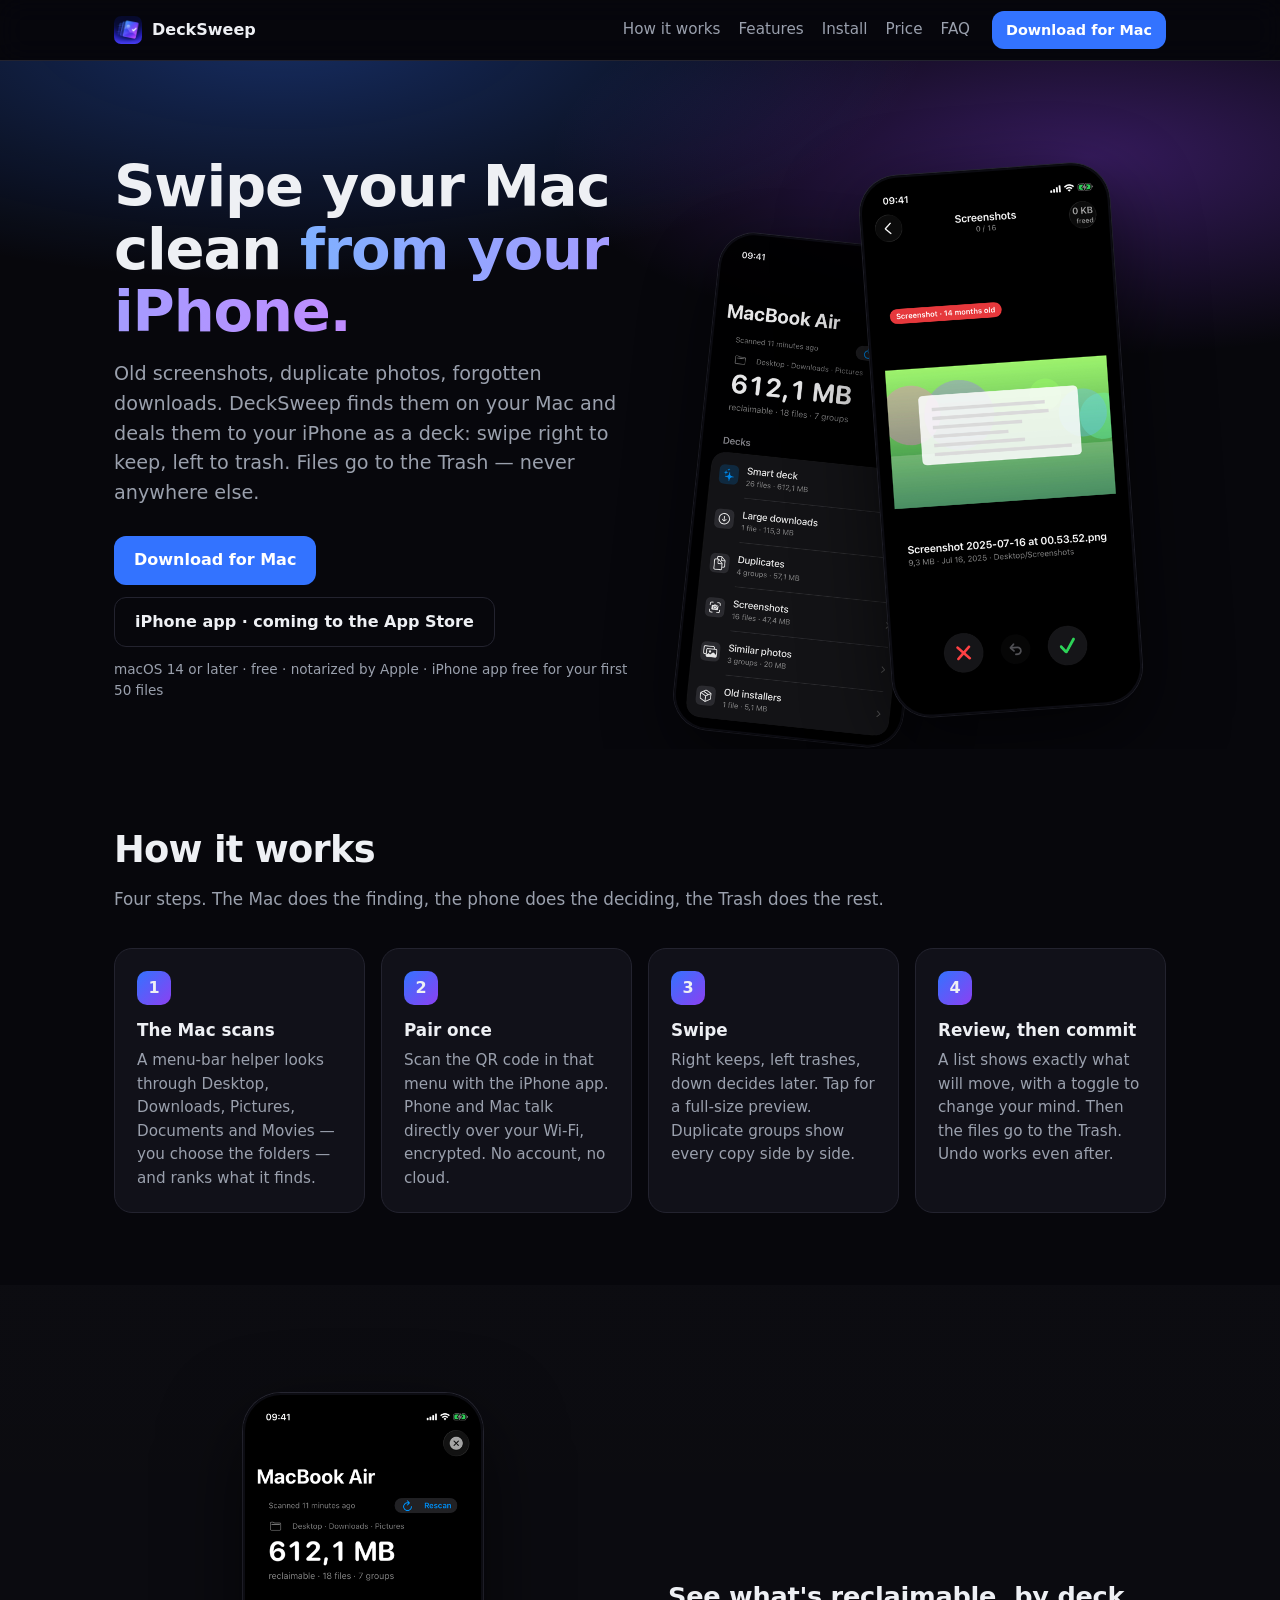
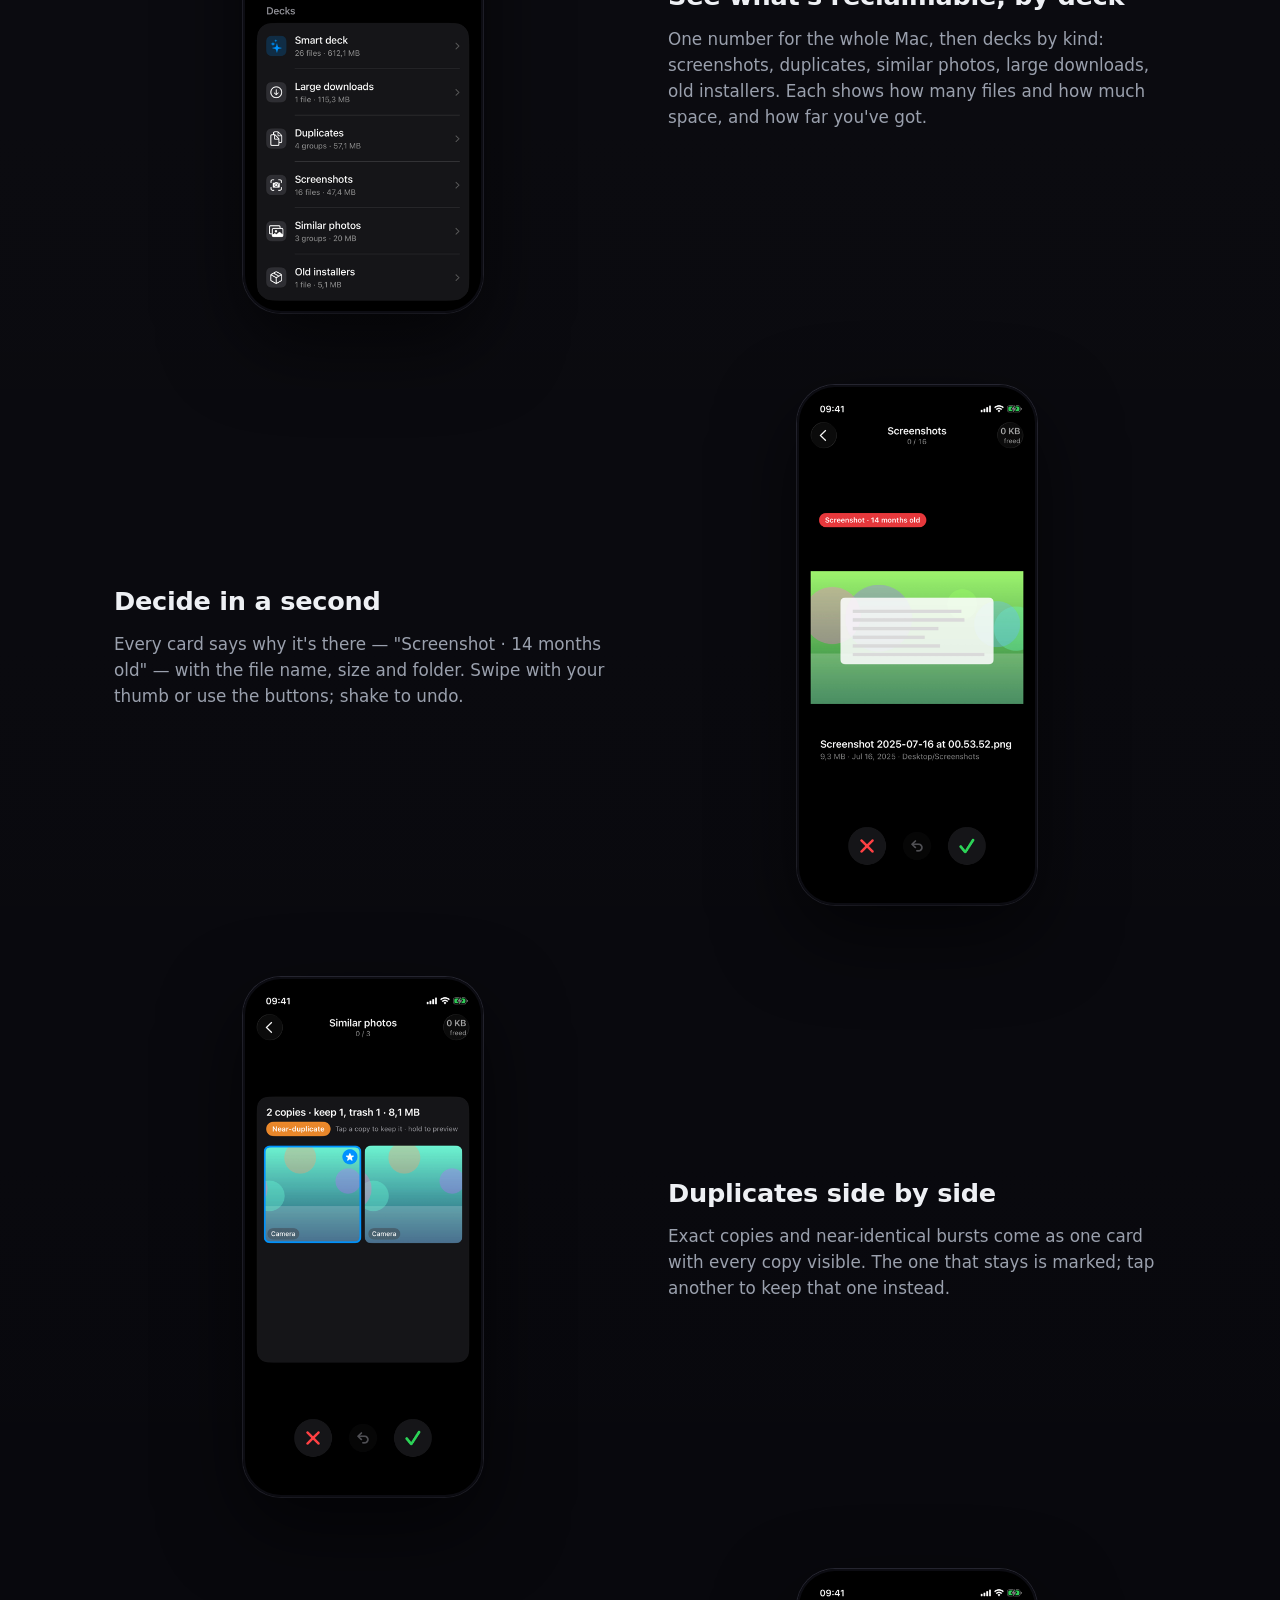
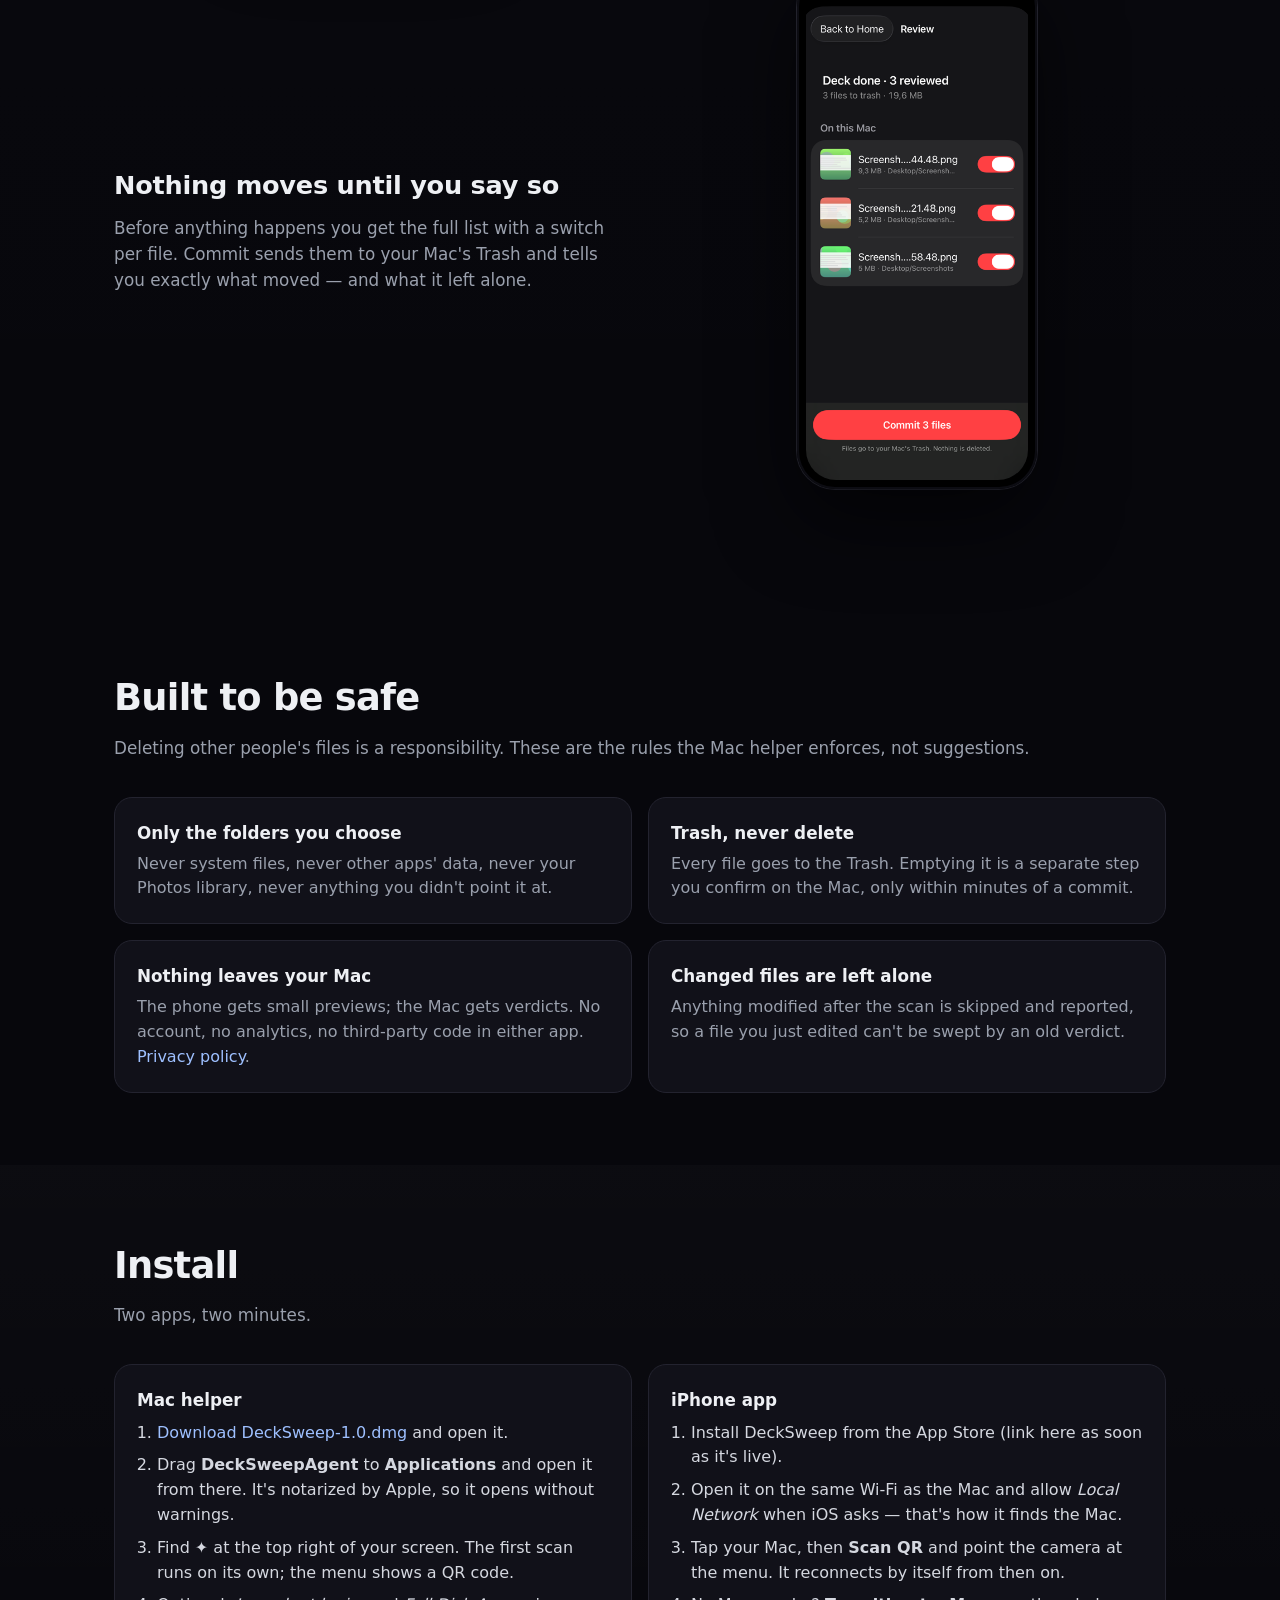
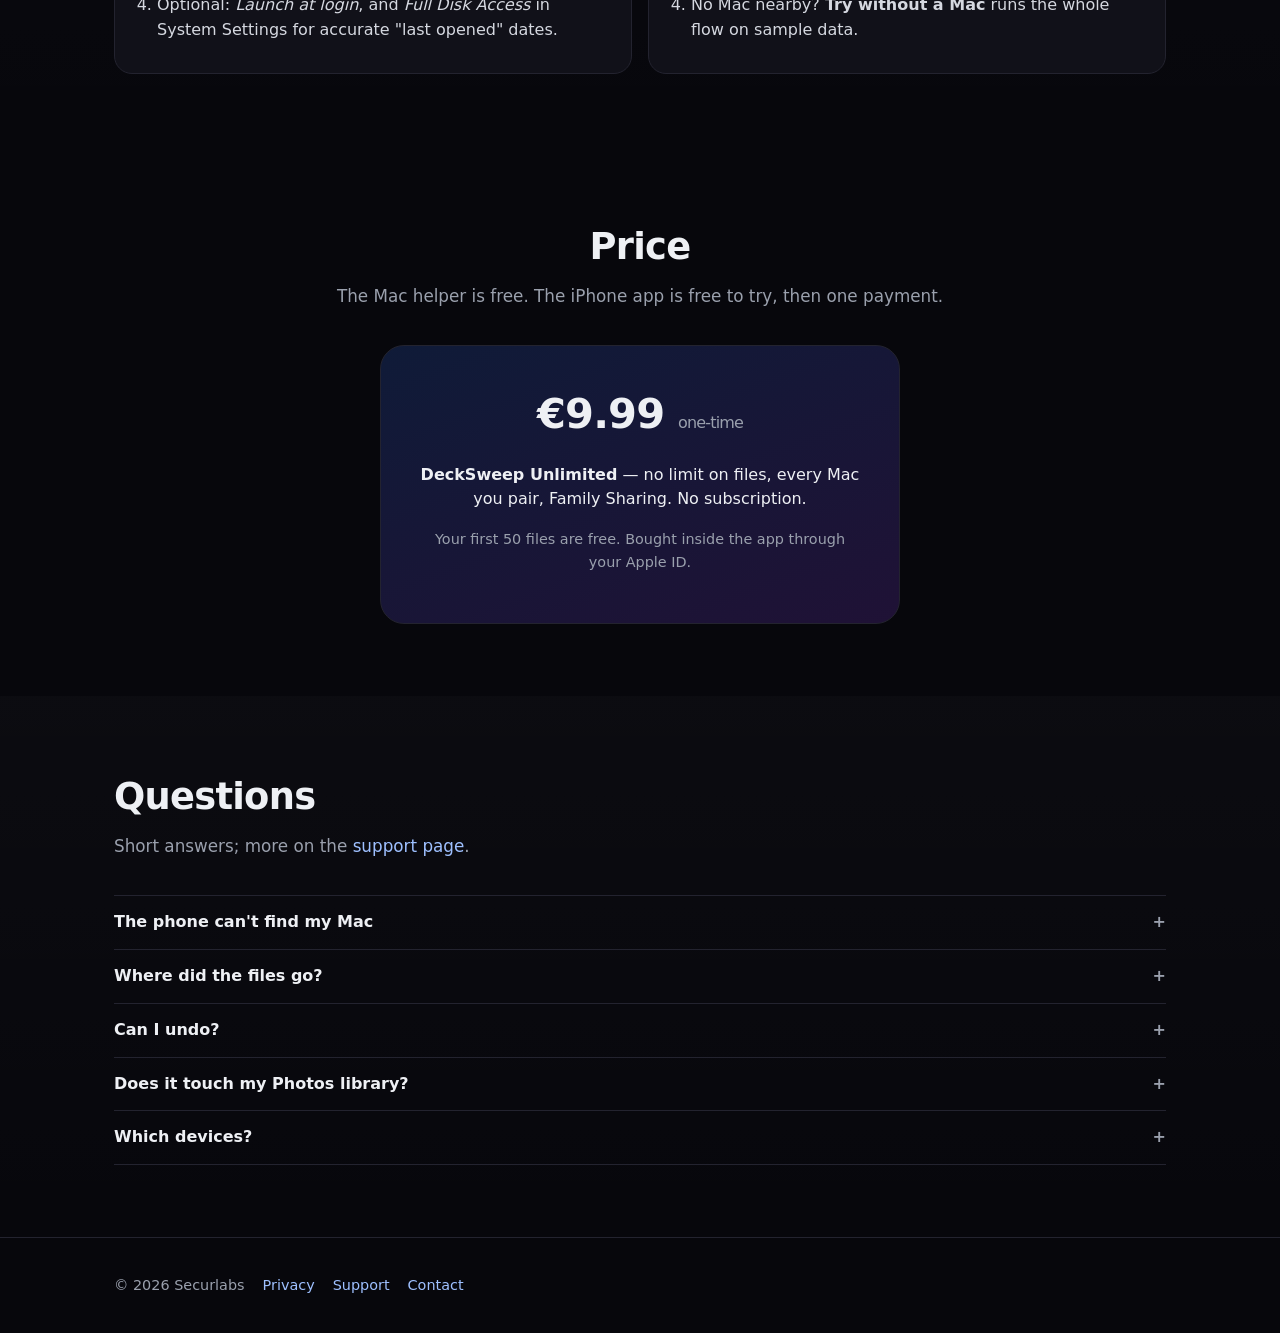
==== index.html @ f2c53f12 "Mobile hero spacing" ====
<!doctype html><html lang="en"><head><meta charset="utf-8"><meta name="viewport" content="width=device-width,initial-scale=1">
<title>DeckSweep — swipe your Mac clean from your iPhone</title>
<meta name="description" content="A Mac helper finds old screenshots, duplicates and forgotten downloads; you swipe through them on your iPhone. Files go to the Trash, nothing leaves your Mac.">
<link rel="icon" href="img/icon.png"><link rel="stylesheet" href="style.css?v=3"></head><body>

<nav><div class="wrap"><a class="brand" href="#"><img src="img/icon.png" alt="">DeckSweep</a>
<div class="links"><a href="#how">How it works</a><a href="#features">Features</a><a href="#install">Install</a><a href="#price">Price</a><a href="#faq">FAQ</a></div>
<a class="btn small" href="DeckSweep-1.0.dmg">Download for Mac</a></div></nav>

<header class="hero"><div class="wrap">
<div>
<h1>Swipe your Mac clean <span>from your iPhone.</span></h1>
<p class="sub">Old screenshots, duplicate photos, forgotten downloads. DeckSweep finds them on your Mac and deals them to your iPhone as a deck: swipe right to keep, left to trash. Files go to the Trash — never anywhere else.</p>
<div class="cta"><a class="btn" href="DeckSweep-1.0.dmg">Download for Mac</a><a class="btn ghost" href="#install">iPhone app · coming to the App Store</a>
<span class="note">macOS 14 or later · free · notarized by Apple · iPhone app free for your first 50 files</span></div>
</div>
<div class="phones"><div class="phone back"><img src="img/01-home.png" alt="Home screen: reclaimable space by deck"></div><div class="phone front"><img src="img/02-swipe.png" alt="A card: swipe right to keep, left to trash"></div></div>
</div></header>

<section id="how"><div class="wrap"><h2>How it works</h2><p class="kicker">Four steps. The Mac does the finding, the phone does the deciding, the Trash does the rest.</p>
<div class="steps">
<div class="step"><div class="n">1</div><h3>The Mac scans</h3><p>A menu-bar helper looks through Desktop, Downloads, Pictures, Documents and Movies — you choose the folders — and ranks what it finds.</p></div>
<div class="step"><div class="n">2</div><h3>Pair once</h3><p>Scan the QR code in that menu with the iPhone app. Phone and Mac talk directly over your Wi‑Fi, encrypted. No account, no cloud.</p></div>
<div class="step"><div class="n">3</div><h3>Swipe</h3><p>Right keeps, left trashes, down decides later. Tap for a full-size preview. Duplicate groups show every copy side by side.</p></div>
<div class="step"><div class="n">4</div><h3>Review, then commit</h3><p>A list shows exactly what will move, with a toggle to change your mind. Then the files go to the Trash. Undo works even after.</p></div>
</div></div></section>

<section id="features" class="alt"><div class="wrap">
<div class="feature"><div class="shot"><div class="phone"><img src="img/01-home.png" alt=""></div></div><div><h3>See what's reclaimable, by deck</h3><p>One number for the whole Mac, then decks by kind: screenshots, duplicates, similar photos, large downloads, old installers. Each shows how many files and how much space, and how far you've got.</p></div></div>
<div class="feature"><div class="shot"><div class="phone"><img src="img/02-swipe.png" alt=""></div></div><div><h3>Decide in a second</h3><p>Every card says why it's there — "Screenshot · 14 months old" — with the file name, size and folder. Swipe with your thumb or use the buttons; shake to undo.</p></div></div>
<div class="feature"><div class="shot"><div class="phone"><img src="img/03-group.png" alt=""></div></div><div><h3>Duplicates side by side</h3><p>Exact copies and near-identical bursts come as one card with every copy visible. The one that stays is marked; tap another to keep that one instead.</p></div></div>
<div class="feature"><div class="shot"><div class="phone"><img src="img/04-review.png" alt=""></div></div><div><h3>Nothing moves until you say so</h3><p>Before anything happens you get the full list with a switch per file. Commit sends them to your Mac's Trash and tells you exactly what moved — and what it left alone.</p></div></div>
</div></section>

<section><div class="wrap"><h2>Built to be safe</h2><p class="kicker">Deleting other people's files is a responsibility. These are the rules the Mac helper enforces, not suggestions.</p>
<div class="cards">
<div class="card"><h3>Only the folders you choose</h3><p>Never system files, never other apps' data, never your Photos library, never anything you didn't point it at.</p></div>
<div class="card"><h3>Trash, never delete</h3><p>Every file goes to the Trash. Emptying it is a separate step you confirm on the Mac, only within minutes of a commit.</p></div>
<div class="card"><h3>Nothing leaves your Mac</h3><p>The phone gets small previews; the Mac gets verdicts. No account, no analytics, no third-party code in either app. <a href="privacy/">Privacy policy</a>.</p></div>
<div class="card"><h3>Changed files are left alone</h3><p>Anything modified after the scan is skipped and reported, so a file you just edited can't be swept by an old verdict.</p></div>
</div></div></section>

<section id="install" class="alt"><div class="wrap"><h2>Install</h2><p class="kicker">Two apps, two minutes.</p>
<div class="install">
<div class="card"><h3>Mac helper</h3><ol>
<li><a href="DeckSweep-1.0.dmg">Download DeckSweep-1.0.dmg</a> and open it.</li>
<li>Drag <b>DeckSweepAgent</b> to <b>Applications</b> and open it from there. It's notarized by Apple, so it opens without warnings.</li>
<li>Find ✦ at the top right of your screen. The first scan runs on its own; the menu shows a QR code.</li>
<li>Optional: <i>Launch at login</i>, and <i>Full Disk Access</i> in System Settings for accurate "last opened" dates.</li></ol></div>
<div class="card"><h3>iPhone app</h3><ol>
<li>Install DeckSweep from the App Store (link here as soon as it's live).</li>
<li>Open it on the same Wi‑Fi as the Mac and allow <i>Local Network</i> when iOS asks — that's how it finds the Mac.</li>
<li>Tap your Mac, then <b>Scan QR</b> and point the camera at the menu. It reconnects by itself from then on.</li>
<li>No Mac nearby? <b>Try without a Mac</b> runs the whole flow on sample data.</li></ol></div>
</div></div></section>

<section id="price"><div class="wrap"><h2 style="text-align:center">Price</h2><p class="kicker" style="text-align:center">The Mac helper is free. The iPhone app is free to try, then one payment.</p>
<div class="price"><div class="big">€9.99 <small>one-time</small></div><p><b>DeckSweep Unlimited</b> — no limit on files, every Mac you pair, Family Sharing. No subscription.</p><p class="note" style="color:var(--muted);font-size:.9rem">Your first 50 files are free. Bought inside the app through your Apple ID.</p></div>
</div></section>

<section id="faq" class="alt"><div class="wrap"><h2>Questions</h2><p class="kicker">Short answers; more on the <a href="support/">support page</a>.</p>
<details><summary>The phone can't find my Mac</summary><p>Both on the same Wi‑Fi, ✦ in the Mac's menu bar, and <i>Local Network</i> allowed for DeckSweep in iOS Settings.</p></details>
<details><summary>Where did the files go?</summary><p>The Trash on your Mac. Finder → Trash, or <i>Show Trash</i> in the menu. Nothing is deleted until you empty the Trash yourself.</p></details>
<details><summary>Can I undo?</summary><p>Shake the phone for the last swipe; use the review list before committing; after committing, the Mac's menu puts files back as long as they're still in the Trash.</p></details>
<details><summary>Does it touch my Photos library?</summary><p>No. Photo libraries, apps and other packages are never entered.</p></details>
<details><summary>Which devices?</summary><p>macOS 14 Sonoma or later, Apple silicon or Intel. iPhone with iOS 17 or later.</p></details>
</div></section>

<footer><div class="wrap"><span>© 2026 Securlabs</span><a href="privacy/">Privacy</a><a href="support/">Support</a><a href="mailto:a.estevez@gmail.com">Contact</a></div></footer>
</body></html>
---- style.css ----
:root{color-scheme:dark;--bg:#07070c;--panel:#111119;--line:#23232f;--text:#eef0f4;--muted:#9aa0ad;--accent:#3373ff;--accent2:#8c40f2;--radius:18px}
*{box-sizing:border-box}html{scroll-behavior:smooth}
body{margin:0;font-family:-apple-system,BlinkMacSystemFont,"SF Pro Text",Inter,system-ui,sans-serif;background:var(--bg);color:var(--text);line-height:1.55;-webkit-font-smoothing:antialiased}
a{color:#9ec0ff;text-decoration:none}a:hover{text-decoration:underline}
.wrap{max-width:1100px;margin:0 auto;padding:0 24px}
/* nav */
nav{position:sticky;top:0;z-index:10;backdrop-filter:saturate(180%) blur(14px);background:rgba(7,7,12,.7);border-bottom:1px solid var(--line)}
nav .wrap{display:flex;align-items:center;gap:22px;height:60px}
nav .brand{display:flex;align-items:center;gap:10px;font-weight:700;color:var(--text)}nav .brand img{width:28px;height:28px;border-radius:7px}
nav .links{display:flex;gap:18px;margin-left:auto;font-size:.95rem}nav .links a{color:var(--muted)}nav .links a:hover{color:var(--text);text-decoration:none}
.btn{display:inline-flex;align-items:center;gap:8px;background:var(--accent);color:#fff;padding:12px 20px;border-radius:12px;font-weight:600;white-space:nowrap}
.btn:hover{text-decoration:none;filter:brightness(1.08)}.btn.ghost{background:transparent;border:1px solid var(--line);color:var(--text)}
.btn.small{padding:8px 14px;font-size:.9rem}
/* hero */
.hero{position:relative;overflow:hidden;padding:88px 0 40px}
.hero::before{content:"";position:absolute;inset:-40% -20% auto -20%;height:120%;background:radial-gradient(60% 50% at 30% 30%,rgba(51,115,255,.35),transparent 60%),radial-gradient(50% 40% at 75% 45%,rgba(140,64,242,.35),transparent 60%);pointer-events:none}
.hero .wrap{position:relative;display:grid;grid-template-columns:1.1fr 1fr;gap:48px;align-items:center}
.hero h1{font-size:clamp(2.4rem,5vw,3.6rem);line-height:1.08;letter-spacing:-.02em;margin:0 0 16px}
.hero h1 span{background:linear-gradient(90deg,#7fb0ff,#c08cff);-webkit-background-clip:text;background-clip:text;color:transparent}
.hero p.sub{font-size:1.2rem;color:var(--muted);margin:0 0 28px;max-width:34rem}
.cta{display:flex;flex-wrap:wrap;gap:12px;align-items:center}.cta .note{width:100%;font-size:.85rem;color:var(--muted)}
/* phones */
.phones{position:relative;height:560px}
.phone{position:absolute;width:250px;aspect-ratio:9/19.5;background:#000;border-radius:38px;padding:9px;box-shadow:0 30px 80px rgba(0,0,0,.6),0 0 0 1px #2a2a36,inset 0 0 0 2px #0c0c12}
.phone img{width:100%;height:100%;object-fit:cover;border-radius:30px;display:block}
.phone.front{right:40px;top:20px;transform:rotate(-4deg)}.phone.back{right:230px;top:70px;transform:rotate(6deg) scale(.92);opacity:.9}
/* sections */
section{padding:72px 0}section.alt{background:linear-gradient(180deg,rgba(255,255,255,.02),transparent)}
h2{font-size:clamp(1.7rem,3vw,2.3rem);letter-spacing:-.02em;margin:0 0 8px}p.kicker{color:var(--muted);margin:0 0 36px;font-size:1.05rem}
.steps{display:grid;grid-template-columns:repeat(4,1fr);gap:16px}
.step{background:var(--panel);border:1px solid var(--line);border-radius:var(--radius);padding:22px}
.step .n{width:34px;height:34px;border-radius:10px;background:linear-gradient(135deg,var(--accent),var(--accent2));display:grid;place-items:center;font-weight:700;margin-bottom:12px}
.step h3{margin:0 0 6px;font-size:1.05rem}.step p{margin:0;color:var(--muted);font-size:.95rem}
.feature{display:grid;grid-template-columns:1fr 1fr;gap:56px;align-items:center;padding:36px 0}
.feature:nth-child(even) .shot{order:2}
.feature h3{font-size:1.6rem;margin:0 0 10px;letter-spacing:-.01em}.feature p{color:var(--muted);font-size:1.05rem;margin:0}
.feature .shot{display:flex;justify-content:center}.feature .phone{position:static;width:240px;transform:none}
.cards{display:grid;grid-template-columns:repeat(2,1fr);gap:16px}
.card{background:var(--panel);border:1px solid var(--line);border-radius:var(--radius);padding:22px}.card h3{margin:0 0 6px;font-size:1.05rem}.card p{margin:0;color:var(--muted)}
.install{display:grid;grid-template-columns:1fr 1fr;gap:16px}.install ol{margin:0;padding-left:20px}.install li{margin:.5em 0;color:#d5d8e0}
.price{max-width:520px;margin:0 auto;text-align:center;background:linear-gradient(160deg,rgba(51,115,255,.18),rgba(140,64,242,.18));border:1px solid var(--line);border-radius:24px;padding:36px}
.price .big{font-size:2.6rem;font-weight:800;letter-spacing:-.02em}.price .big small{font-size:1rem;color:var(--muted);font-weight:500}
details{border-top:1px solid var(--line);padding:14px 0}details:last-child{border-bottom:1px solid var(--line)}summary{cursor:pointer;font-weight:600;list-style:none;display:flex;justify-content:space-between}summary::after{content:"+";color:var(--muted)}details[open] summary::after{content:"–"}details p{color:var(--muted);margin:10px 0 0}
footer{padding:36px 0;color:var(--muted);font-size:.9rem;border-top:1px solid var(--line)}footer .wrap{display:flex;gap:18px;flex-wrap:wrap}
/* docs pages */
main.doc{max-width:720px;margin:0 auto;padding:48px 24px}
@media (max-width:860px){.hero{padding-top:40px}.hero .wrap{grid-template-columns:1fr;gap:16px}.phones{height:540px;order:-1;margin-bottom:8px}.phone{width:180px}.phone.front{right:6%;top:0}.phone.back{right:48%;top:36px}.steps,.cards,.install{grid-template-columns:1fr}.feature{grid-template-columns:1fr;gap:24px}.feature:nth-child(even) .shot{order:0}nav .links{display:none}}
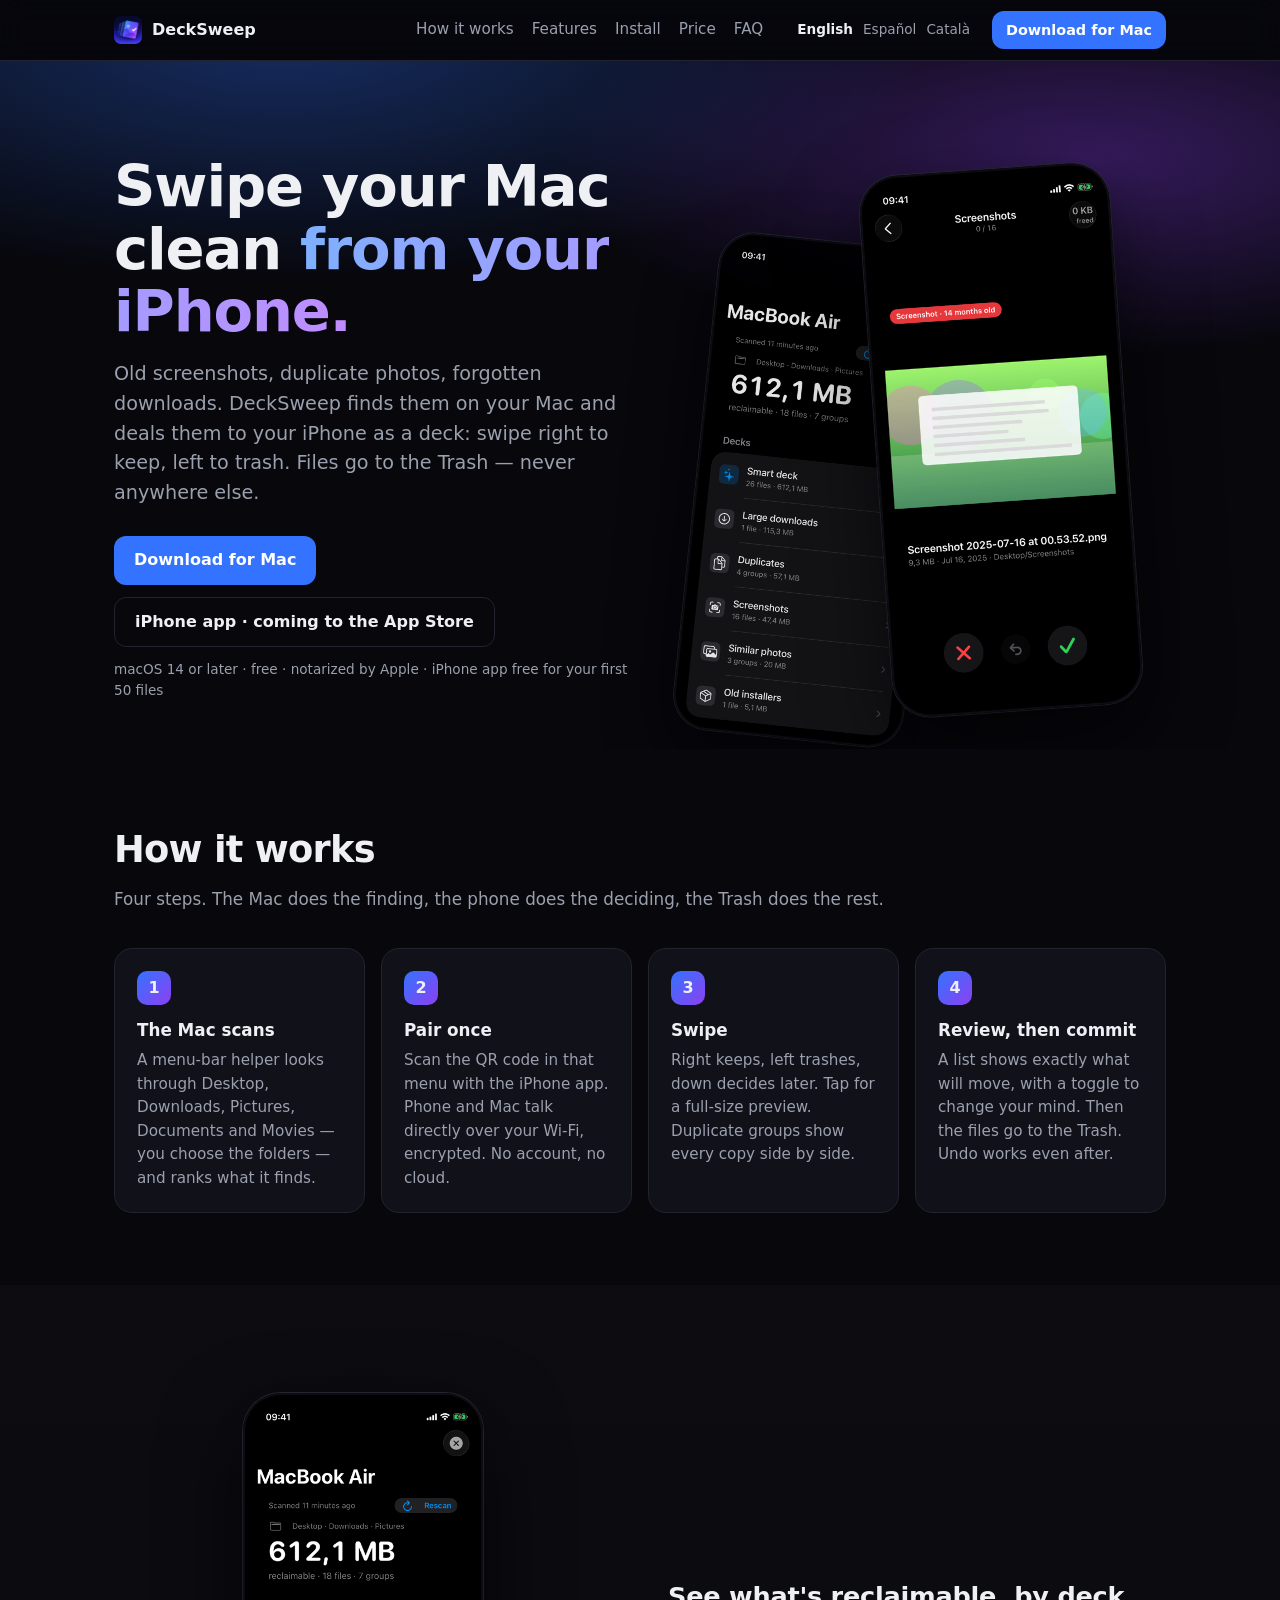
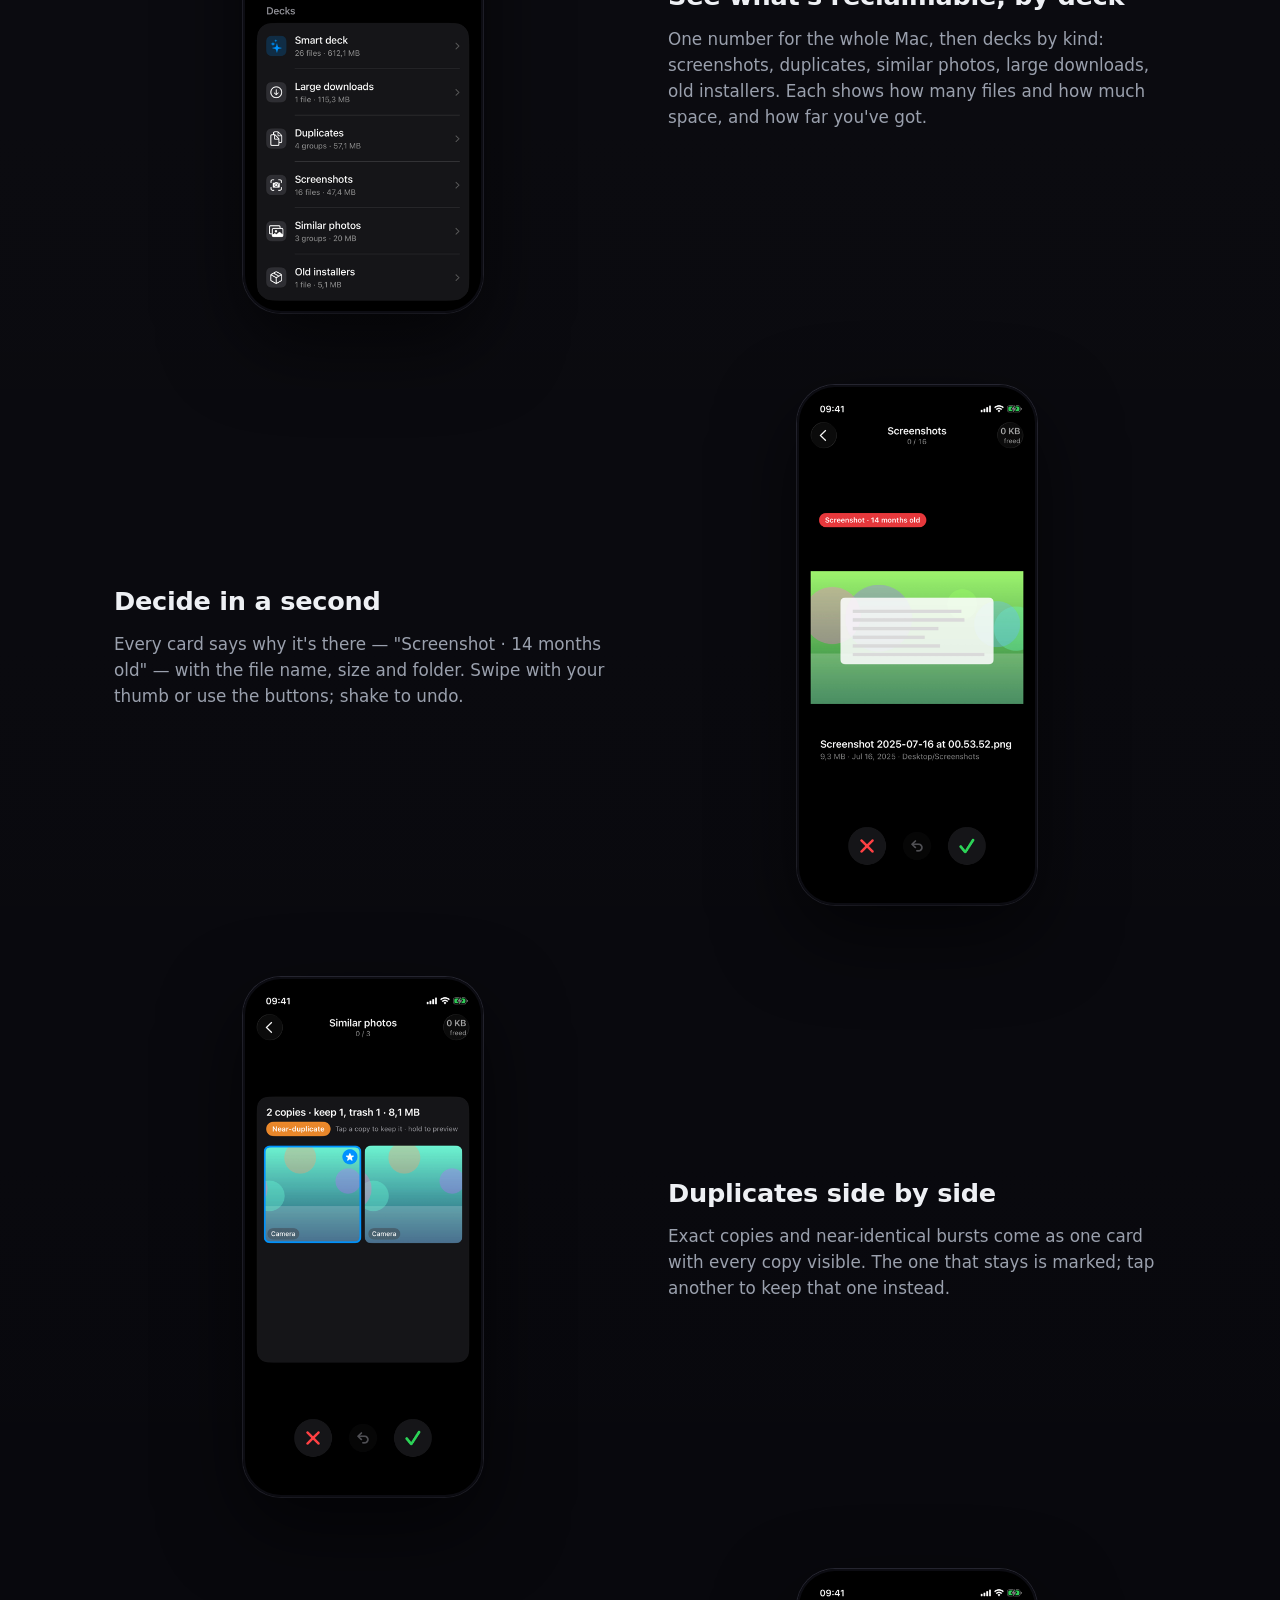
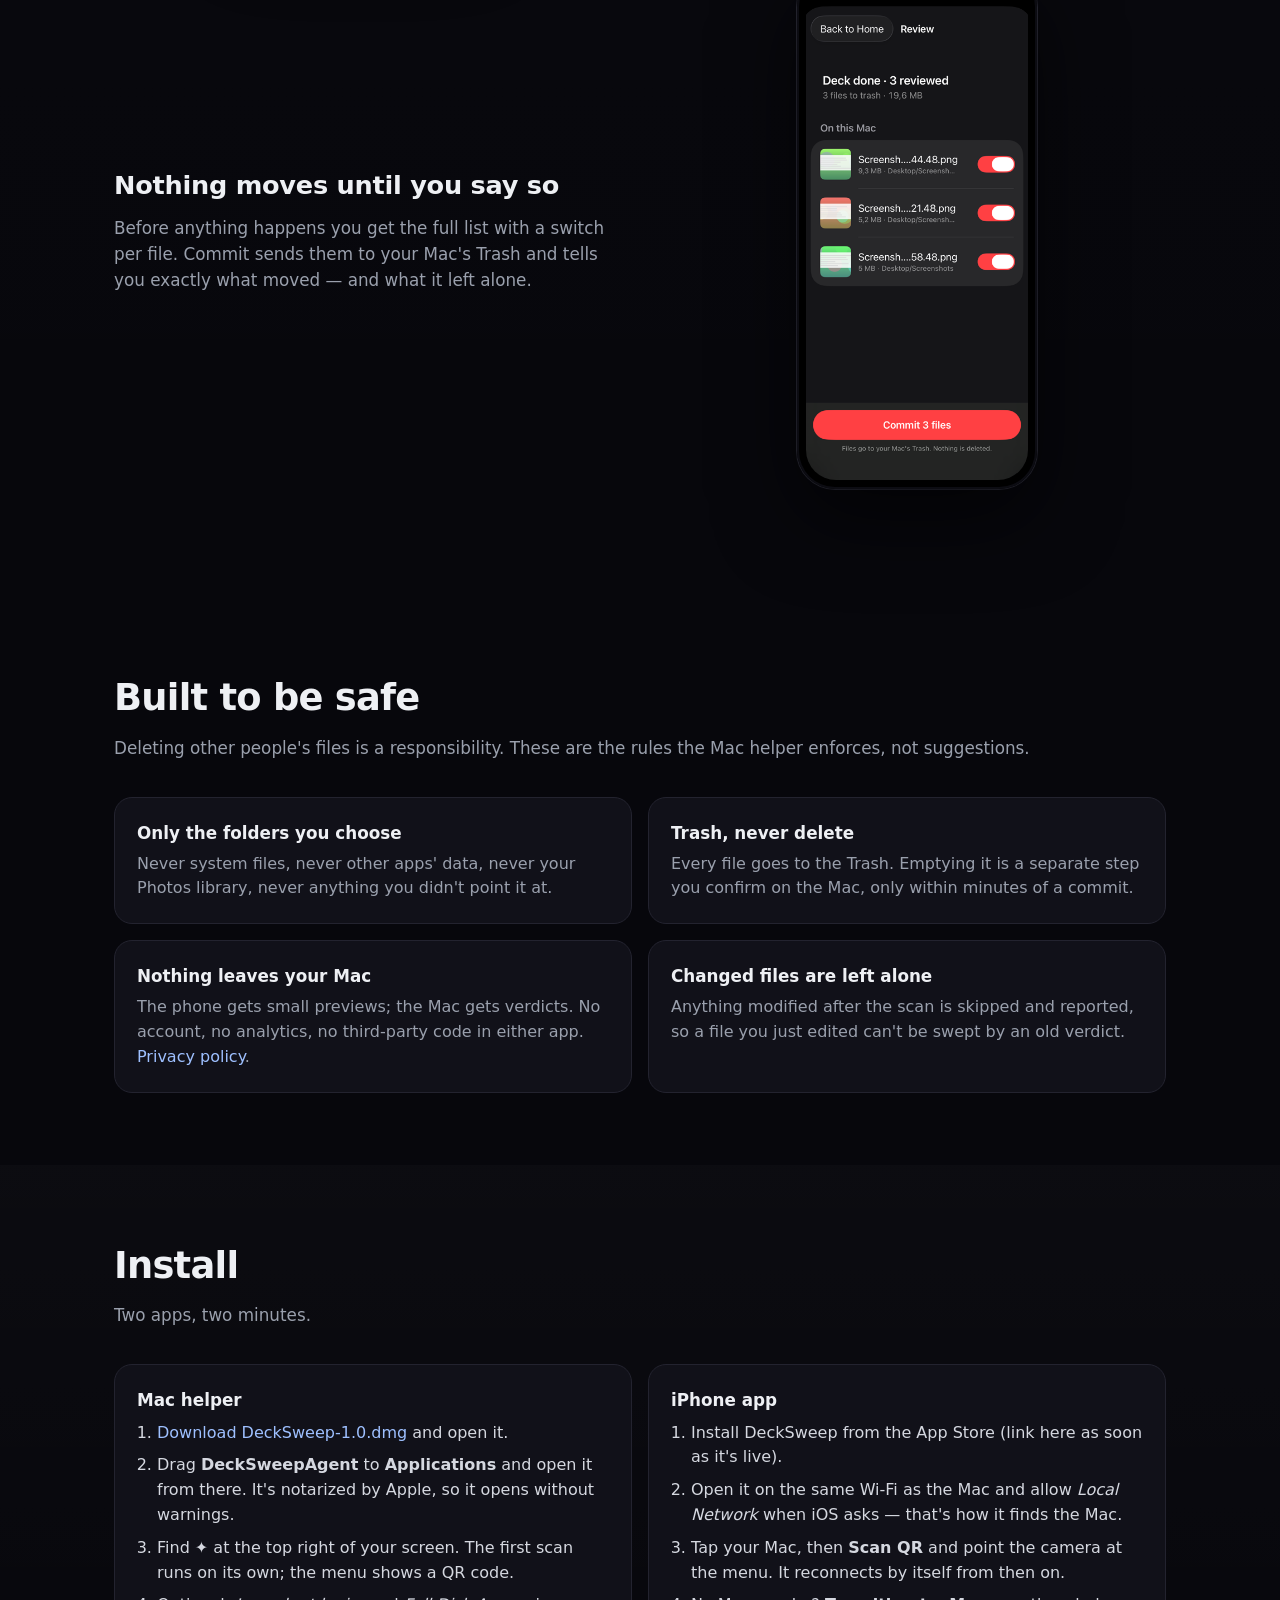
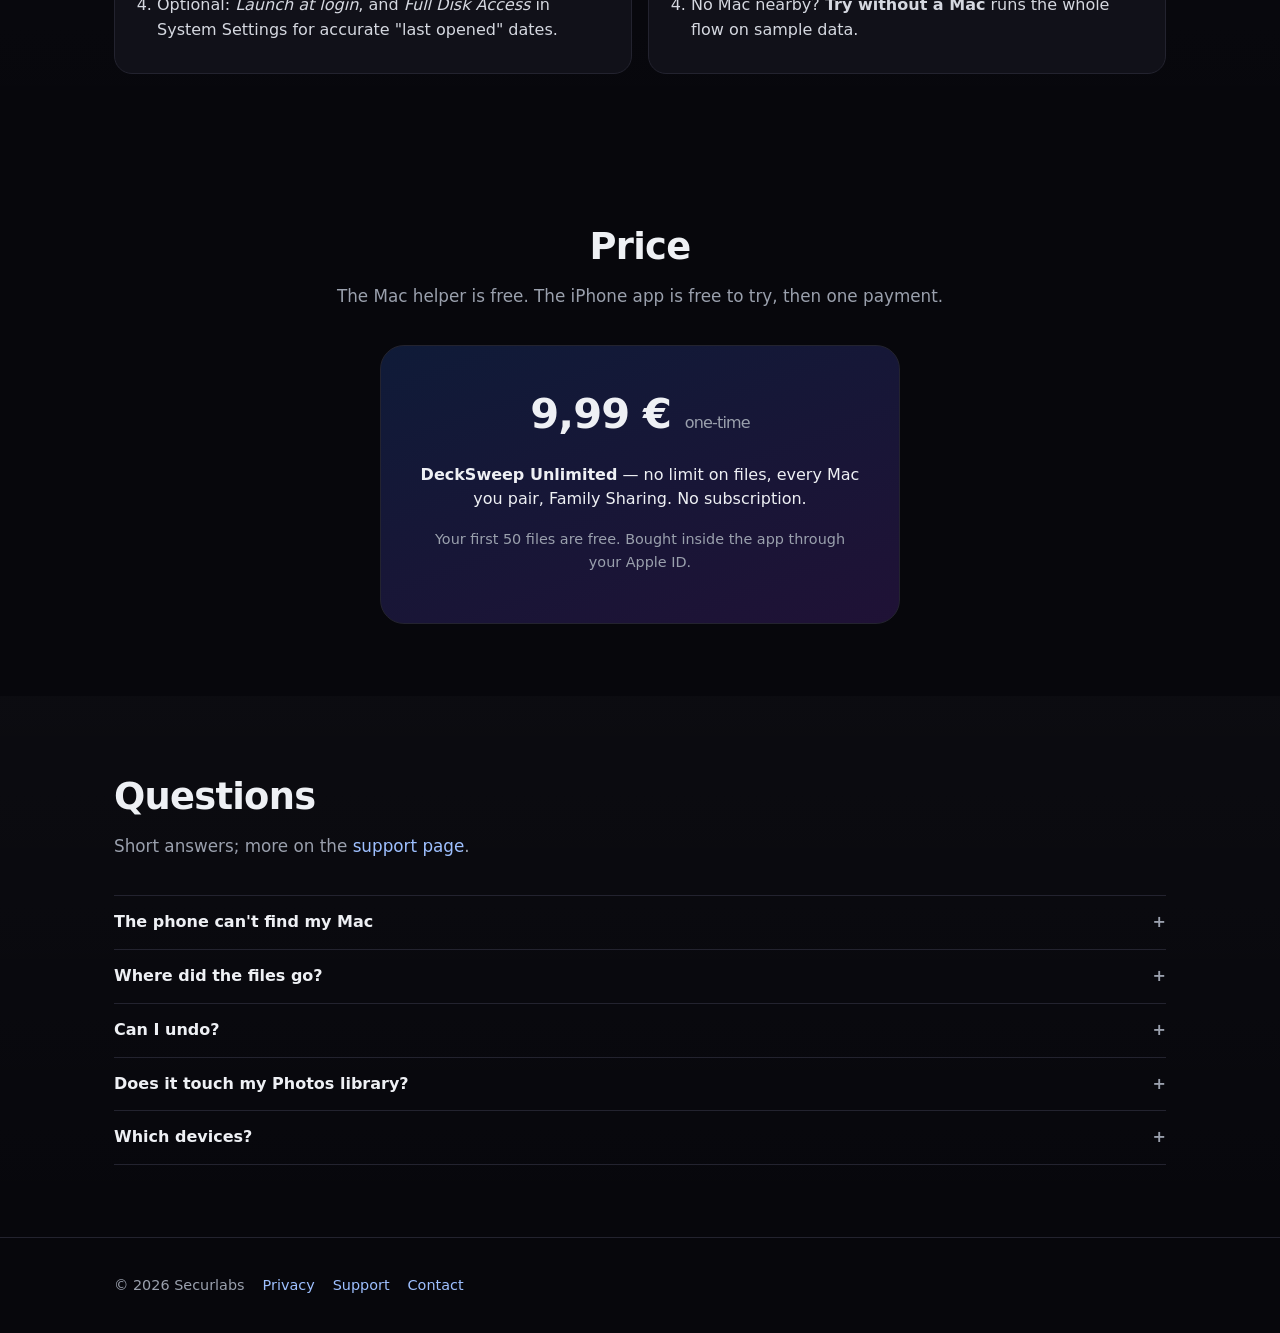
==== commit a32e31b1: "Site in en/es/ca with language switcher and hreflang" ====
--- a/index.html
+++ b/index.html
@@ -1,70 +1 @@
-<!doctype html><html lang="en"><head><meta charset="utf-8"><meta name="viewport" content="width=device-width,initial-scale=1">
-<title>DeckSweep — swipe your Mac clean from your iPhone</title>
-<meta name="description" content="A Mac helper finds old screenshots, duplicates and forgotten downloads; you swipe through them on your iPhone. Files go to the Trash, nothing leaves your Mac.">
-<link rel="icon" href="img/icon.png"><link rel="stylesheet" href="style.css?v=3"></head><body>
-
-<nav><div class="wrap"><a class="brand" href="#"><img src="img/icon.png" alt="">DeckSweep</a>
-<div class="links"><a href="#how">How it works</a><a href="#features">Features</a><a href="#install">Install</a><a href="#price">Price</a><a href="#faq">FAQ</a></div>
-<a class="btn small" href="DeckSweep-1.0.dmg">Download for Mac</a></div></nav>
-
-<header class="hero"><div class="wrap">
-<div>
-<h1>Swipe your Mac clean <span>from your iPhone.</span></h1>
-<p class="sub">Old screenshots, duplicate photos, forgotten downloads. DeckSweep finds them on your Mac and deals them to your iPhone as a deck: swipe right to keep, left to trash. Files go to the Trash — never anywhere else.</p>
-<div class="cta"><a class="btn" href="DeckSweep-1.0.dmg">Download for Mac</a><a class="btn ghost" href="#install">iPhone app · coming to the App Store</a>
-<span class="note">macOS 14 or later · free · notarized by Apple · iPhone app free for your first 50 files</span></div>
-</div>
-<div class="phones"><div class="phone back"><img src="img/01-home.png" alt="Home screen: reclaimable space by deck"></div><div class="phone front"><img src="img/02-swipe.png" alt="A card: swipe right to keep, left to trash"></div></div>
-</div></header>
-
-<section id="how"><div class="wrap"><h2>How it works</h2><p class="kicker">Four steps. The Mac does the finding, the phone does the deciding, the Trash does the rest.</p>
-<div class="steps">
-<div class="step"><div class="n">1</div><h3>The Mac scans</h3><p>A menu-bar helper looks through Desktop, Downloads, Pictures, Documents and Movies — you choose the folders — and ranks what it finds.</p></div>
-<div class="step"><div class="n">2</div><h3>Pair once</h3><p>Scan the QR code in that menu with the iPhone app. Phone and Mac talk directly over your Wi‑Fi, encrypted. No account, no cloud.</p></div>
-<div class="step"><div class="n">3</div><h3>Swipe</h3><p>Right keeps, left trashes, down decides later. Tap for a full-size preview. Duplicate groups show every copy side by side.</p></div>
-<div class="step"><div class="n">4</div><h3>Review, then commit</h3><p>A list shows exactly what will move, with a toggle to change your mind. Then the files go to the Trash. Undo works even after.</p></div>
-</div></div></section>
-
-<section id="features" class="alt"><div class="wrap">
-<div class="feature"><div class="shot"><div class="phone"><img src="img/01-home.png" alt=""></div></div><div><h3>See what's reclaimable, by deck</h3><p>One number for the whole Mac, then decks by kind: screenshots, duplicates, similar photos, large downloads, old installers. Each shows how many files and how much space, and how far you've got.</p></div></div>
-<div class="feature"><div class="shot"><div class="phone"><img src="img/02-swipe.png" alt=""></div></div><div><h3>Decide in a second</h3><p>Every card says why it's there — "Screenshot · 14 months old" — with the file name, size and folder. Swipe with your thumb or use the buttons; shake to undo.</p></div></div>
-<div class="feature"><div class="shot"><div class="phone"><img src="img/03-group.png" alt=""></div></div><div><h3>Duplicates side by side</h3><p>Exact copies and near-identical bursts come as one card with every copy visible. The one that stays is marked; tap another to keep that one instead.</p></div></div>
-<div class="feature"><div class="shot"><div class="phone"><img src="img/04-review.png" alt=""></div></div><div><h3>Nothing moves until you say so</h3><p>Before anything happens you get the full list with a switch per file. Commit sends them to your Mac's Trash and tells you exactly what moved — and what it left alone.</p></div></div>
-</div></section>
-
-<section><div class="wrap"><h2>Built to be safe</h2><p class="kicker">Deleting other people's files is a responsibility. These are the rules the Mac helper enforces, not suggestions.</p>
-<div class="cards">
-<div class="card"><h3>Only the folders you choose</h3><p>Never system files, never other apps' data, never your Photos library, never anything you didn't point it at.</p></div>
-<div class="card"><h3>Trash, never delete</h3><p>Every file goes to the Trash. Emptying it is a separate step you confirm on the Mac, only within minutes of a commit.</p></div>
-<div class="card"><h3>Nothing leaves your Mac</h3><p>The phone gets small previews; the Mac gets verdicts. No account, no analytics, no third-party code in either app. <a href="privacy/">Privacy policy</a>.</p></div>
-<div class="card"><h3>Changed files are left alone</h3><p>Anything modified after the scan is skipped and reported, so a file you just edited can't be swept by an old verdict.</p></div>
-</div></div></section>
-
-<section id="install" class="alt"><div class="wrap"><h2>Install</h2><p class="kicker">Two apps, two minutes.</p>
-<div class="install">
-<div class="card"><h3>Mac helper</h3><ol>
-<li><a href="DeckSweep-1.0.dmg">Download DeckSweep-1.0.dmg</a> and open it.</li>
-<li>Drag <b>DeckSweepAgent</b> to <b>Applications</b> and open it from there. It's notarized by Apple, so it opens without warnings.</li>
-<li>Find ✦ at the top right of your screen. The first scan runs on its own; the menu shows a QR code.</li>
-<li>Optional: <i>Launch at login</i>, and <i>Full Disk Access</i> in System Settings for accurate "last opened" dates.</li></ol></div>
-<div class="card"><h3>iPhone app</h3><ol>
-<li>Install DeckSweep from the App Store (link here as soon as it's live).</li>
-<li>Open it on the same Wi‑Fi as the Mac and allow <i>Local Network</i> when iOS asks — that's how it finds the Mac.</li>
-<li>Tap your Mac, then <b>Scan QR</b> and point the camera at the menu. It reconnects by itself from then on.</li>
-<li>No Mac nearby? <b>Try without a Mac</b> runs the whole flow on sample data.</li></ol></div>
-</div></div></section>
-
-<section id="price"><div class="wrap"><h2 style="text-align:center">Price</h2><p class="kicker" style="text-align:center">The Mac helper is free. The iPhone app is free to try, then one payment.</p>
-<div class="price"><div class="big">€9.99 <small>one-time</small></div><p><b>DeckSweep Unlimited</b> — no limit on files, every Mac you pair, Family Sharing. No subscription.</p><p class="note" style="color:var(--muted);font-size:.9rem">Your first 50 files are free. Bought inside the app through your Apple ID.</p></div>
-</div></section>
-
-<section id="faq" class="alt"><div class="wrap"><h2>Questions</h2><p class="kicker">Short answers; more on the <a href="support/">support page</a>.</p>
-<details><summary>The phone can't find my Mac</summary><p>Both on the same Wi‑Fi, ✦ in the Mac's menu bar, and <i>Local Network</i> allowed for DeckSweep in iOS Settings.</p></details>
-<details><summary>Where did the files go?</summary><p>The Trash on your Mac. Finder → Trash, or <i>Show Trash</i> in the menu. Nothing is deleted until you empty the Trash yourself.</p></details>
-<details><summary>Can I undo?</summary><p>Shake the phone for the last swipe; use the review list before committing; after committing, the Mac's menu puts files back as long as they're still in the Trash.</p></details>
-<details><summary>Does it touch my Photos library?</summary><p>No. Photo libraries, apps and other packages are never entered.</p></details>
-<details><summary>Which devices?</summary><p>macOS 14 Sonoma or later, Apple silicon or Intel. iPhone with iOS 17 or later.</p></details>
-</div></section>
-
-<footer><div class="wrap"><span>© 2026 Securlabs</span><a href="privacy/">Privacy</a><a href="support/">Support</a><a href="mailto:a.estevez@gmail.com">Contact</a></div></footer>
-</body></html>
+<!doctype html><html lang="en"><head><meta charset="utf-8"><meta name="viewport" content="width=device-width,initial-scale=1"><title>DeckSweep — swipe your Mac clean from your iPhone</title><meta name="description" content="A Mac helper finds old screenshots, duplicates and forgotten downloads; you swipe through them on your iPhone. Files go to the Trash, nothing leaves your Mac."><link rel="alternate" hreflang="en" href="https://decksweep.securlabs.net/"><link rel="alternate" hreflang="es" href="https://decksweep.securlabs.net/es/"><link rel="alternate" hreflang="ca" href="https://decksweep.securlabs.net/ca/"><link rel="alternate" hreflang="x-default" href="https://decksweep.securlabs.net/"><link rel="icon" href="img/icon.png"><link rel="stylesheet" href="style.css?v=4"></head><body><nav><div class="wrap"><a class="brand" href="/"><img src="img/icon.png" alt="">DeckSweep</a><div class="links"><a href="#how">How it works</a><a href="#features">Features</a><a href="#install">Install</a><a href="#price">Price</a><a href="#faq">FAQ</a></div><div class="langs"><a class="on" href="/">English</a><a class="" href="/es/">Español</a><a class="" href="/ca/">Català</a></div><a class="btn small" href="DeckSweep-1.0.dmg">Download for Mac</a></div></nav><header class="hero"><div class="wrap"><div><h1>Swipe your Mac clean <span>from your iPhone.</span></h1><p class="sub">Old screenshots, duplicate photos, forgotten downloads. DeckSweep finds them on your Mac and deals them to your iPhone as a deck: swipe right to keep, left to trash. Files go to the Trash — never anywhere else.</p><div class="cta"><a class="btn" href="DeckSweep-1.0.dmg">Download for Mac</a><a class="btn ghost" href="#install">iPhone app · coming to the App Store</a><span class="note">macOS 14 or later · free · notarized by Apple · iPhone app free for your first 50 files</span></div></div><div class="phones"><div class="phone back"><img src="img/01-home.png" alt=""></div><div class="phone front"><img src="img/02-swipe.png" alt=""></div></div></div></header><section id="how"><div class="wrap"><h2>How it works</h2><p class="kicker">Four steps. The Mac does the finding, the phone does the deciding, the Trash does the rest.</p><div class="steps"><div class="step"><div class="n">1</div><h3>The Mac scans</h3><p>A menu-bar helper looks through Desktop, Downloads, Pictures, Documents and Movies — you choose the folders — and ranks what it finds.</p></div><div class="step"><div class="n">2</div><h3>Pair once</h3><p>Scan the QR code in that menu with the iPhone app. Phone and Mac talk directly over your Wi‑Fi, encrypted. No account, no cloud.</p></div><div class="step"><div class="n">3</div><h3>Swipe</h3><p>Right keeps, left trashes, down decides later. Tap for a full-size preview. Duplicate groups show every copy side by side.</p></div><div class="step"><div class="n">4</div><h3>Review, then commit</h3><p>A list shows exactly what will move, with a toggle to change your mind. Then the files go to the Trash. Undo works even after.</p></div></div></div></section><section id="features" class="alt"><div class="wrap"><div class="feature"><div class="shot"><div class="phone"><img src="img/01-home.png" alt=""></div></div><div><h3>See what's reclaimable, by deck</h3><p>One number for the whole Mac, then decks by kind: screenshots, duplicates, similar photos, large downloads, old installers. Each shows how many files and how much space, and how far you've got.</p></div></div><div class="feature"><div class="shot"><div class="phone"><img src="img/02-swipe.png" alt=""></div></div><div><h3>Decide in a second</h3><p>Every card says why it's there — "Screenshot · 14 months old" — with the file name, size and folder. Swipe with your thumb or use the buttons; shake to undo.</p></div></div><div class="feature"><div class="shot"><div class="phone"><img src="img/03-group.png" alt=""></div></div><div><h3>Duplicates side by side</h3><p>Exact copies and near-identical bursts come as one card with every copy visible. The one that stays is marked; tap another to keep that one instead.</p></div></div><div class="feature"><div class="shot"><div class="phone"><img src="img/04-review.png" alt=""></div></div><div><h3>Nothing moves until you say so</h3><p>Before anything happens you get the full list with a switch per file. Commit sends them to your Mac's Trash and tells you exactly what moved — and what it left alone.</p></div></div></div></section><section><div class="wrap"><h2>Built to be safe</h2><p class="kicker">Deleting other people's files is a responsibility. These are the rules the Mac helper enforces, not suggestions.</p><div class="cards"><div class="card"><h3>Only the folders you choose</h3><p>Never system files, never other apps' data, never your Photos library, never anything you didn't point it at.</p></div><div class="card"><h3>Trash, never delete</h3><p>Every file goes to the Trash. Emptying it is a separate step you confirm on the Mac, only within minutes of a commit.</p></div><div class="card"><h3>Nothing leaves your Mac</h3><p>The phone gets small previews; the Mac gets verdicts. No account, no analytics, no third-party code in either app. <a href="/privacy/">Privacy policy</a>.</p></div><div class="card"><h3>Changed files are left alone</h3><p>Anything modified after the scan is skipped and reported, so a file you just edited can't be swept by an old verdict.</p></div></div></div></section><section id="install" class="alt"><div class="wrap"><h2>Install</h2><p class="kicker">Two apps, two minutes.</p><div class="install"><div class="card"><h3>Mac helper</h3><ol><li><a href="DeckSweep-1.0.dmg">Download DeckSweep-1.0.dmg</a> and open it.</li><li>Drag <b>DeckSweepAgent</b> to <b>Applications</b> and open it from there. It's notarized by Apple, so it opens without warnings.</li><li>Find ✦ at the top right of your screen. The first scan runs on its own; the menu shows a QR code.</li><li>Optional: <i>Launch at login</i>, and <i>Full Disk Access</i> in System Settings for accurate "last opened" dates.</li></ol></div><div class="card"><h3>iPhone app</h3><ol><li>Install DeckSweep from the App Store (link here as soon as it's live).</li><li>Open it on the same Wi‑Fi as the Mac and allow <i>Local Network</i> when iOS asks — that's how it finds the Mac.</li><li>Tap your Mac, then <b>Scan QR</b> and point the camera at the menu. It reconnects by itself from then on.</li><li>No Mac nearby? <b>Try without a Mac</b> runs the whole flow on sample data.</li></ol></div></div></div></section><section id="price"><div class="wrap"><h2 style="text-align:center">Price</h2><p class="kicker" style="text-align:center">The Mac helper is free. The iPhone app is free to try, then one payment.</p><div class="price"><div class="big">9,99 € <small>one-time</small></div><p><b>DeckSweep Unlimited</b> — no limit on files, every Mac you pair, Family Sharing. No subscription.</p><p class="note" style="color:var(--muted);font-size:.9rem">Your first 50 files are free. Bought inside the app through your Apple ID.</p></div></div></section><section id="faq" class="alt"><div class="wrap"><h2>Questions</h2><p class="kicker">Short answers; more on the <a href="/support/">support page</a>.</p><details><summary>The phone can't find my Mac</summary><p>Both on the same Wi‑Fi, ✦ in the Mac's menu bar, and <i>Local Network</i> allowed for DeckSweep in iOS Settings.</p></details><details><summary>Where did the files go?</summary><p>The Trash on your Mac. Finder → Trash, or <i>Show Trash</i> in the menu. Nothing is deleted until you empty the Trash yourself.</p></details><details><summary>Can I undo?</summary><p>Shake the phone for the last swipe; use the review list before committing; after committing, the Mac's menu puts files back as long as they're still in the Trash.</p></details><details><summary>Does it touch my Photos library?</summary><p>No. Photo libraries, apps and other packages are never entered.</p></details><details><summary>Which devices?</summary><p>macOS 14 Sonoma or later, Apple silicon or Intel. iPhone with iOS 17 or later.</p></details></div></section><footer><div class="wrap"><span>© 2026 Securlabs</span><a href="/privacy/">Privacy</a><a href="/support/">Support</a><a href="mailto:a.estevez@gmail.com">Contact</a></div></footer></body></html>
--- a/style.css
+++ b/style.css
@@ -45,3 +45,5 @@
 /* docs pages */
 main.doc{max-width:720px;margin:0 auto;padding:48px 24px}
 @media (max-width:860px){.hero{padding-top:40px}.hero .wrap{grid-template-columns:1fr;gap:16px}.phones{height:540px;order:-1;margin-bottom:8px}.phone{width:180px}.phone.front{right:6%;top:0}.phone.back{right:48%;top:36px}.steps,.cards,.install{grid-template-columns:1fr}.feature{grid-template-columns:1fr;gap:24px}.feature:nth-child(even) .shot{order:0}nav .links{display:none}}
+.langs{display:flex;gap:10px;font-size:.85rem;margin-left:12px}.langs a{color:var(--muted)}.langs a.on{color:var(--text);font-weight:600}.langs a:hover{text-decoration:none;color:var(--text)}
+@media (max-width:860px){.langs{margin-left:auto}}
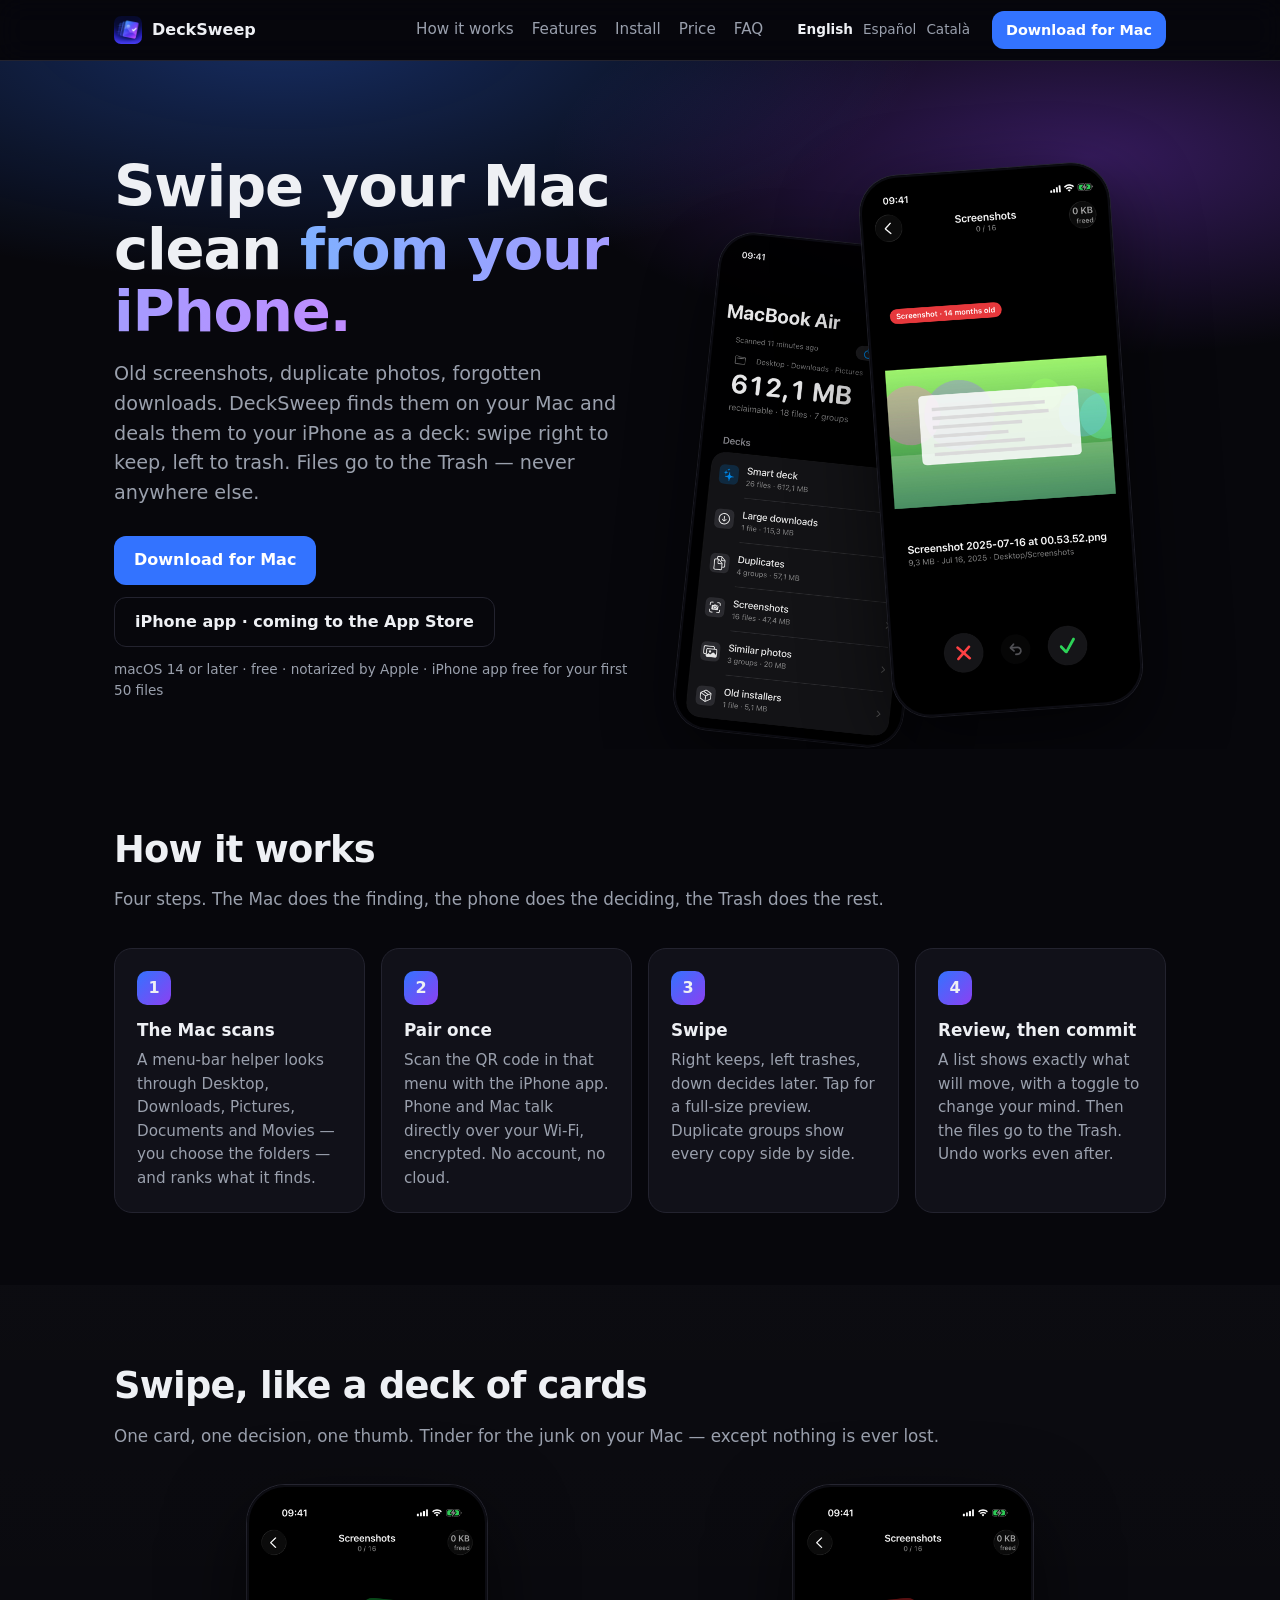
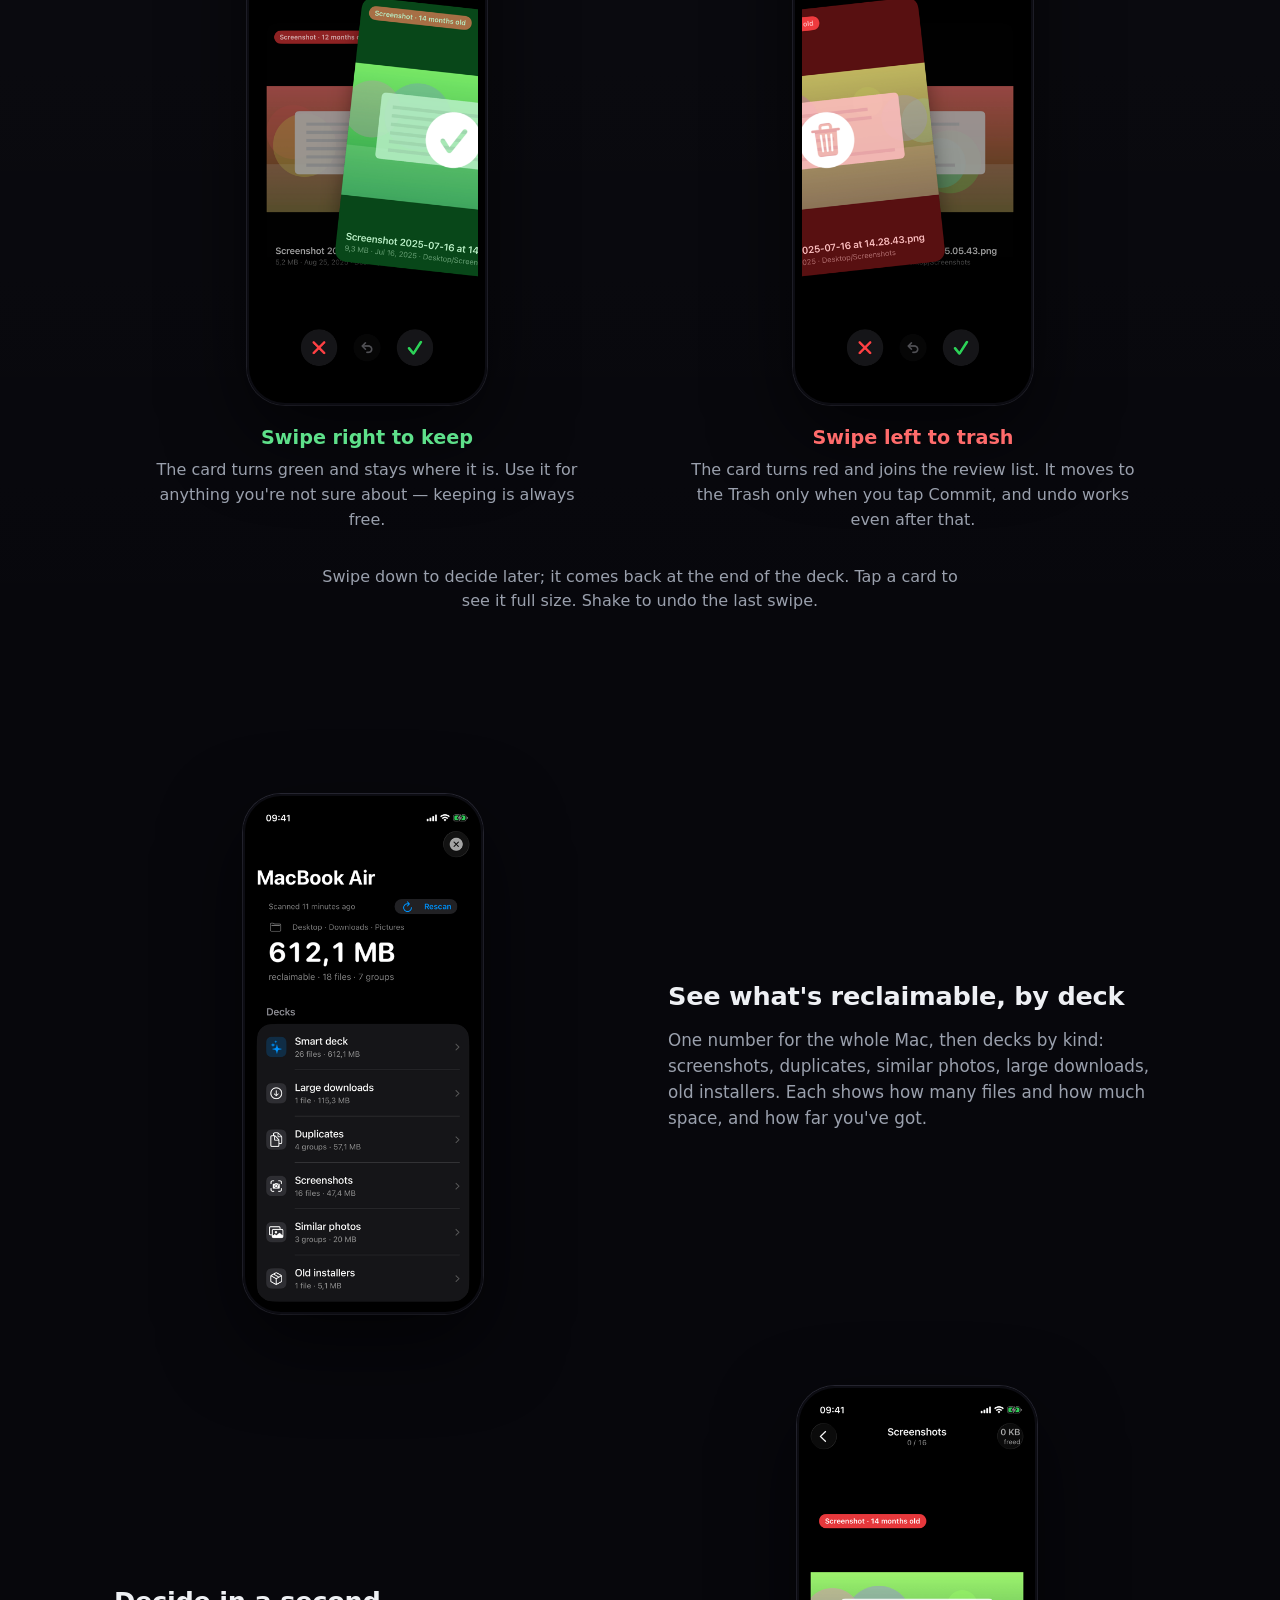
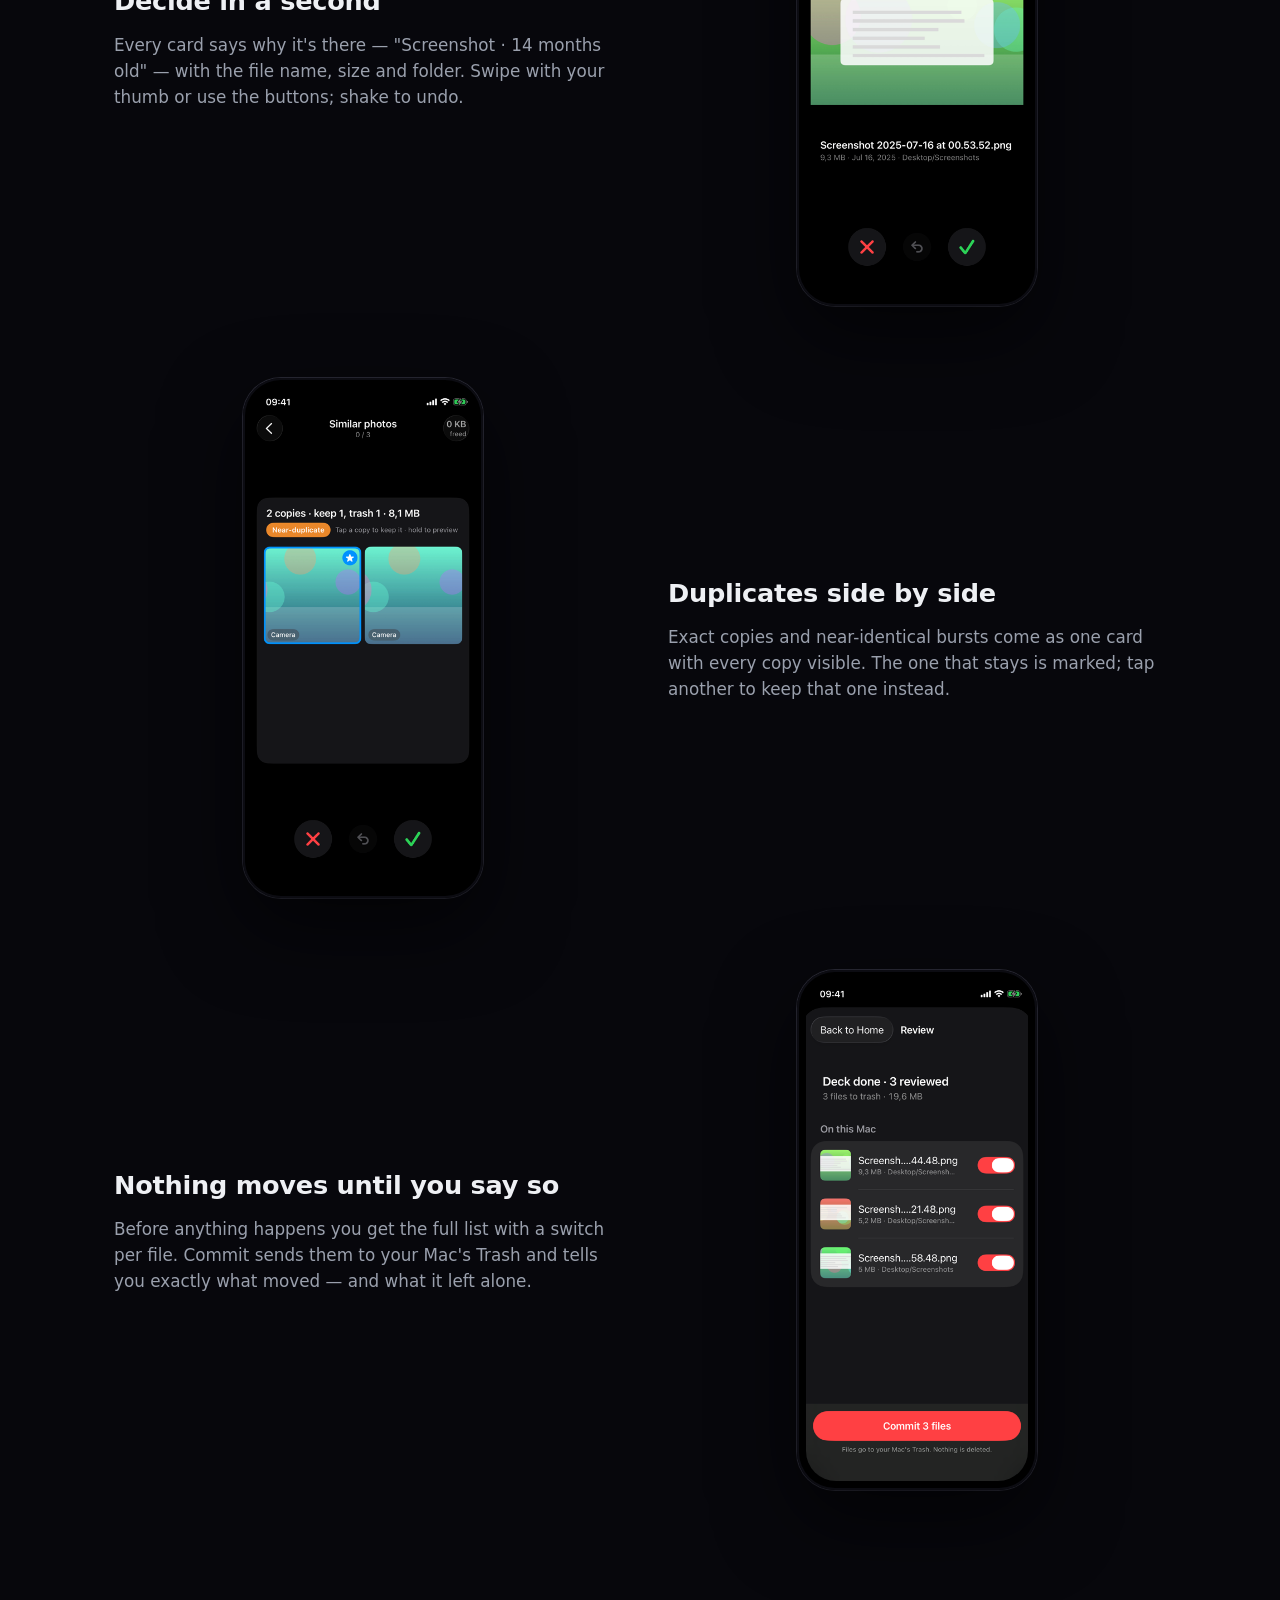
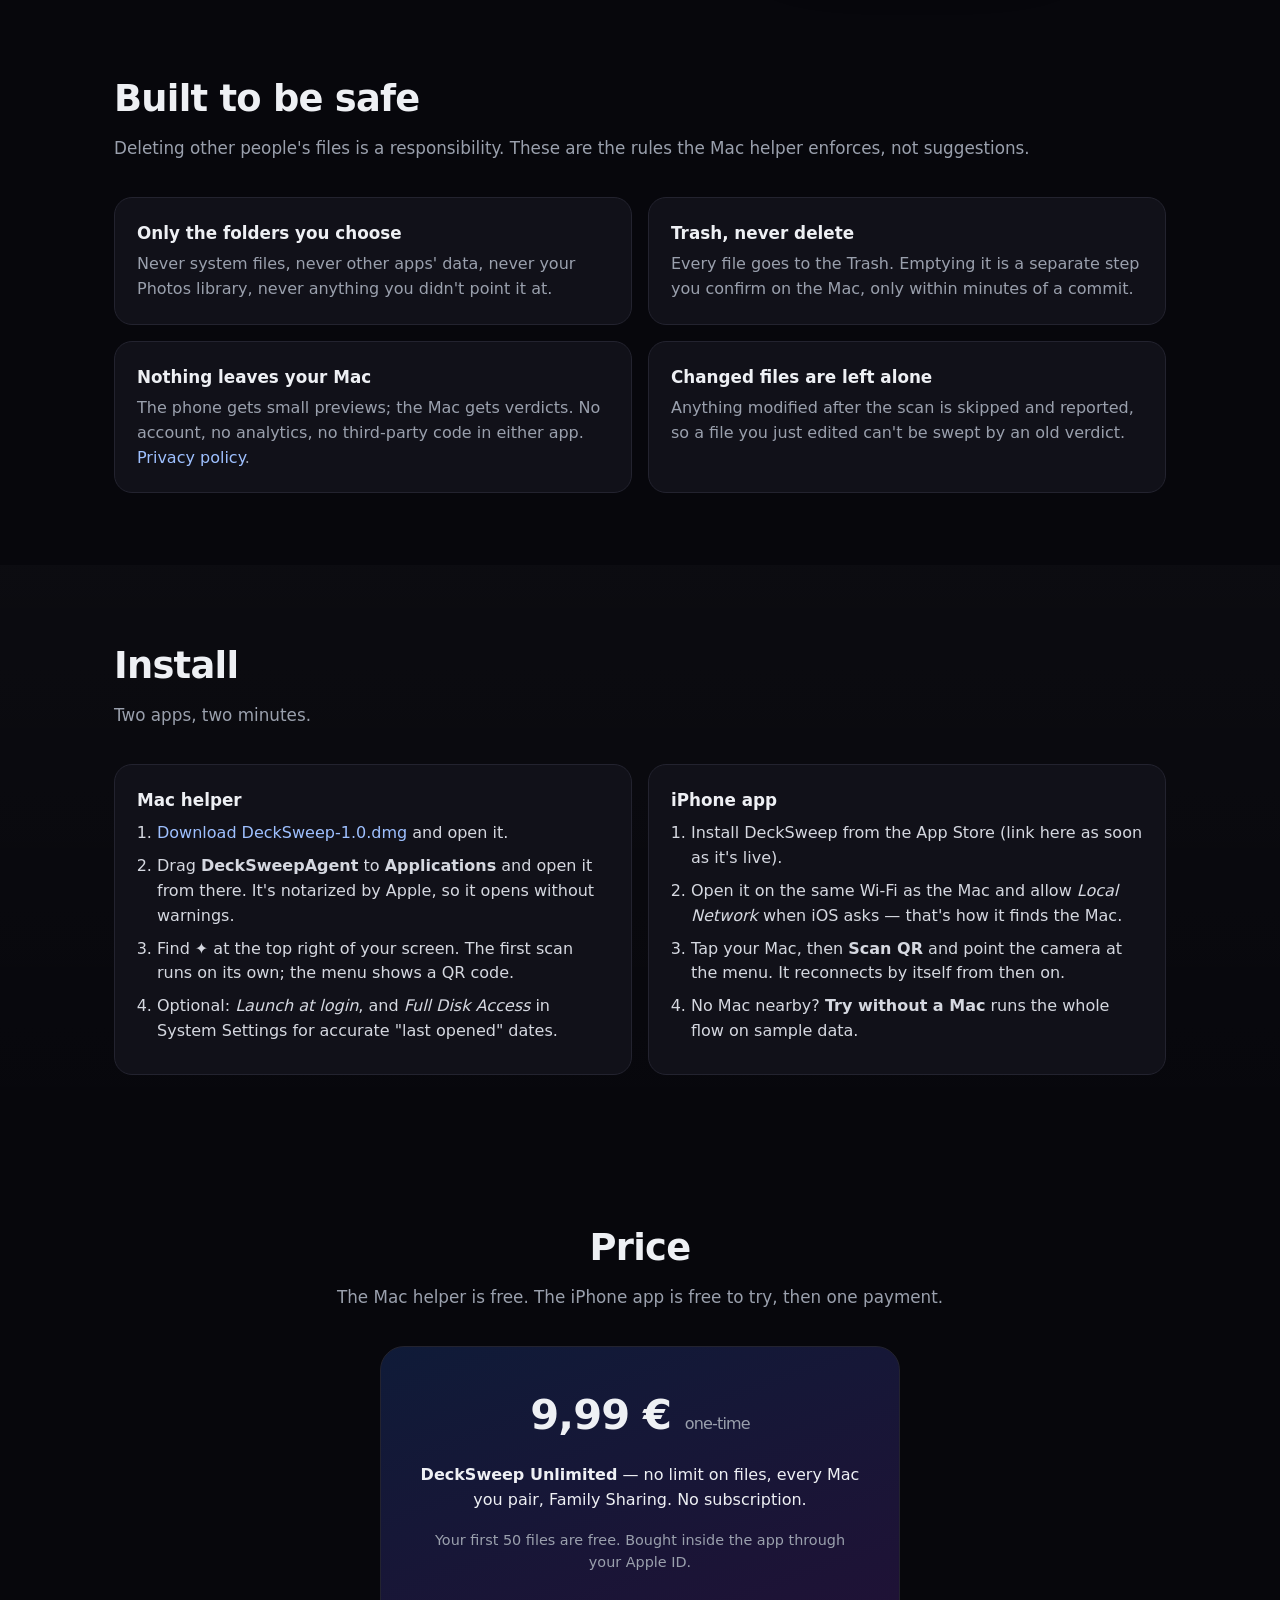
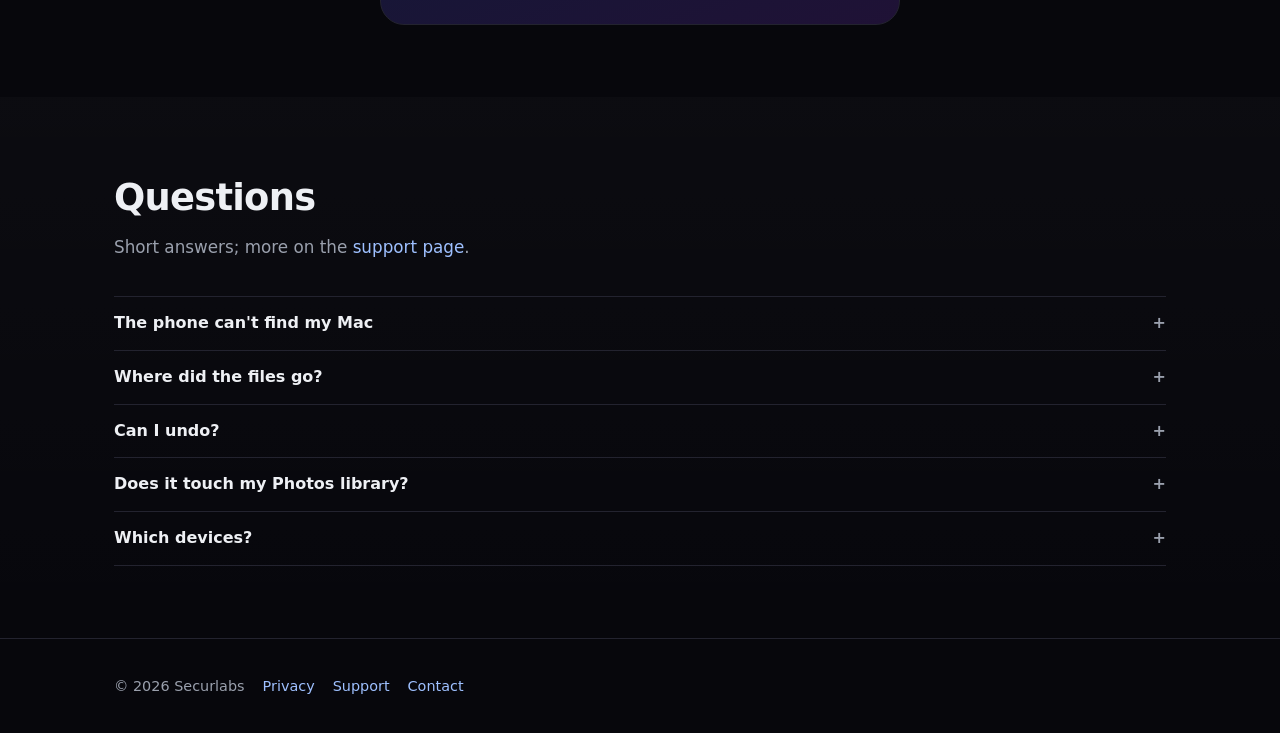
==== commit 444ce4fa: "Swipe section: keep/trash mid-swipe, three languages" ====
--- a/index.html
+++ b/index.html
@@ -1 +1 @@
-<!doctype html><html lang="en"><head><meta charset="utf-8"><meta name="viewport" content="width=device-width,initial-scale=1"><title>DeckSweep — swipe your Mac clean from your iPhone</title><meta name="description" content="A Mac helper finds old screenshots, duplicates and forgotten downloads; you swipe through them on your iPhone. Files go to the Trash, nothing leaves your Mac."><link rel="alternate" hreflang="en" href="https://decksweep.securlabs.net/"><link rel="alternate" hreflang="es" href="https://decksweep.securlabs.net/es/"><link rel="alternate" hreflang="ca" href="https://decksweep.securlabs.net/ca/"><link rel="alternate" hreflang="x-default" href="https://decksweep.securlabs.net/"><link rel="icon" href="img/icon.png"><link rel="stylesheet" href="style.css?v=4"></head><body><nav><div class="wrap"><a class="brand" href="/"><img src="img/icon.png" alt="">DeckSweep</a><div class="links"><a href="#how">How it works</a><a href="#features">Features</a><a href="#install">Install</a><a href="#price">Price</a><a href="#faq">FAQ</a></div><div class="langs"><a class="on" href="/">English</a><a class="" href="/es/">Español</a><a class="" href="/ca/">Català</a></div><a class="btn small" href="DeckSweep-1.0.dmg">Download for Mac</a></div></nav><header class="hero"><div class="wrap"><div><h1>Swipe your Mac clean <span>from your iPhone.</span></h1><p class="sub">Old screenshots, duplicate photos, forgotten downloads. DeckSweep finds them on your Mac and deals them to your iPhone as a deck: swipe right to keep, left to trash. Files go to the Trash — never anywhere else.</p><div class="cta"><a class="btn" href="DeckSweep-1.0.dmg">Download for Mac</a><a class="btn ghost" href="#install">iPhone app · coming to the App Store</a><span class="note">macOS 14 or later · free · notarized by Apple · iPhone app free for your first 50 files</span></div></div><div class="phones"><div class="phone back"><img src="img/01-home.png" alt=""></div><div class="phone front"><img src="img/02-swipe.png" alt=""></div></div></div></header><section id="how"><div class="wrap"><h2>How it works</h2><p class="kicker">Four steps. The Mac does the finding, the phone does the deciding, the Trash does the rest.</p><div class="steps"><div class="step"><div class="n">1</div><h3>The Mac scans</h3><p>A menu-bar helper looks through Desktop, Downloads, Pictures, Documents and Movies — you choose the folders — and ranks what it finds.</p></div><div class="step"><div class="n">2</div><h3>Pair once</h3><p>Scan the QR code in that menu with the iPhone app. Phone and Mac talk directly over your Wi‑Fi, encrypted. No account, no cloud.</p></div><div class="step"><div class="n">3</div><h3>Swipe</h3><p>Right keeps, left trashes, down decides later. Tap for a full-size preview. Duplicate groups show every copy side by side.</p></div><div class="step"><div class="n">4</div><h3>Review, then commit</h3><p>A list shows exactly what will move, with a toggle to change your mind. Then the files go to the Trash. Undo works even after.</p></div></div></div></section><section id="features" class="alt"><div class="wrap"><div class="feature"><div class="shot"><div class="phone"><img src="img/01-home.png" alt=""></div></div><div><h3>See what's reclaimable, by deck</h3><p>One number for the whole Mac, then decks by kind: screenshots, duplicates, similar photos, large downloads, old installers. Each shows how many files and how much space, and how far you've got.</p></div></div><div class="feature"><div class="shot"><div class="phone"><img src="img/02-swipe.png" alt=""></div></div><div><h3>Decide in a second</h3><p>Every card says why it's there — "Screenshot · 14 months old" — with the file name, size and folder. Swipe with your thumb or use the buttons; shake to undo.</p></div></div><div class="feature"><div class="shot"><div class="phone"><img src="img/03-group.png" alt=""></div></div><div><h3>Duplicates side by side</h3><p>Exact copies and near-identical bursts come as one card with every copy visible. The one that stays is marked; tap another to keep that one instead.</p></div></div><div class="feature"><div class="shot"><div class="phone"><img src="img/04-review.png" alt=""></div></div><div><h3>Nothing moves until you say so</h3><p>Before anything happens you get the full list with a switch per file. Commit sends them to your Mac's Trash and tells you exactly what moved — and what it left alone.</p></div></div></div></section><section><div class="wrap"><h2>Built to be safe</h2><p class="kicker">Deleting other people's files is a responsibility. These are the rules the Mac helper enforces, not suggestions.</p><div class="cards"><div class="card"><h3>Only the folders you choose</h3><p>Never system files, never other apps' data, never your Photos library, never anything you didn't point it at.</p></div><div class="card"><h3>Trash, never delete</h3><p>Every file goes to the Trash. Emptying it is a separate step you confirm on the Mac, only within minutes of a commit.</p></div><div class="card"><h3>Nothing leaves your Mac</h3><p>The phone gets small previews; the Mac gets verdicts. No account, no analytics, no third-party code in either app. <a href="/privacy/">Privacy policy</a>.</p></div><div class="card"><h3>Changed files are left alone</h3><p>Anything modified after the scan is skipped and reported, so a file you just edited can't be swept by an old verdict.</p></div></div></div></section><section id="install" class="alt"><div class="wrap"><h2>Install</h2><p class="kicker">Two apps, two minutes.</p><div class="install"><div class="card"><h3>Mac helper</h3><ol><li><a href="DeckSweep-1.0.dmg">Download DeckSweep-1.0.dmg</a> and open it.</li><li>Drag <b>DeckSweepAgent</b> to <b>Applications</b> and open it from there. It's notarized by Apple, so it opens without warnings.</li><li>Find ✦ at the top right of your screen. The first scan runs on its own; the menu shows a QR code.</li><li>Optional: <i>Launch at login</i>, and <i>Full Disk Access</i> in System Settings for accurate "last opened" dates.</li></ol></div><div class="card"><h3>iPhone app</h3><ol><li>Install DeckSweep from the App Store (link here as soon as it's live).</li><li>Open it on the same Wi‑Fi as the Mac and allow <i>Local Network</i> when iOS asks — that's how it finds the Mac.</li><li>Tap your Mac, then <b>Scan QR</b> and point the camera at the menu. It reconnects by itself from then on.</li><li>No Mac nearby? <b>Try without a Mac</b> runs the whole flow on sample data.</li></ol></div></div></div></section><section id="price"><div class="wrap"><h2 style="text-align:center">Price</h2><p class="kicker" style="text-align:center">The Mac helper is free. The iPhone app is free to try, then one payment.</p><div class="price"><div class="big">9,99 € <small>one-time</small></div><p><b>DeckSweep Unlimited</b> — no limit on files, every Mac you pair, Family Sharing. No subscription.</p><p class="note" style="color:var(--muted);font-size:.9rem">Your first 50 files are free. Bought inside the app through your Apple ID.</p></div></div></section><section id="faq" class="alt"><div class="wrap"><h2>Questions</h2><p class="kicker">Short answers; more on the <a href="/support/">support page</a>.</p><details><summary>The phone can't find my Mac</summary><p>Both on the same Wi‑Fi, ✦ in the Mac's menu bar, and <i>Local Network</i> allowed for DeckSweep in iOS Settings.</p></details><details><summary>Where did the files go?</summary><p>The Trash on your Mac. Finder → Trash, or <i>Show Trash</i> in the menu. Nothing is deleted until you empty the Trash yourself.</p></details><details><summary>Can I undo?</summary><p>Shake the phone for the last swipe; use the review list before committing; after committing, the Mac's menu puts files back as long as they're still in the Trash.</p></details><details><summary>Does it touch my Photos library?</summary><p>No. Photo libraries, apps and other packages are never entered.</p></details><details><summary>Which devices?</summary><p>macOS 14 Sonoma or later, Apple silicon or Intel. iPhone with iOS 17 or later.</p></details></div></section><footer><div class="wrap"><span>© 2026 Securlabs</span><a href="/privacy/">Privacy</a><a href="/support/">Support</a><a href="mailto:a.estevez@gmail.com">Contact</a></div></footer></body></html>+<!doctype html><html lang="en"><head><meta charset="utf-8"><meta name="viewport" content="width=device-width,initial-scale=1"><title>DeckSweep — swipe your Mac clean from your iPhone</title><meta name="description" content="A Mac helper finds old screenshots, duplicates and forgotten downloads; you swipe through them on your iPhone. Files go to the Trash, nothing leaves your Mac."><link rel="alternate" hreflang="en" href="https://decksweep.securlabs.net/"><link rel="alternate" hreflang="es" href="https://decksweep.securlabs.net/es/"><link rel="alternate" hreflang="ca" href="https://decksweep.securlabs.net/ca/"><link rel="alternate" hreflang="x-default" href="https://decksweep.securlabs.net/"><link rel="icon" href="img/icon.png"><link rel="stylesheet" href="style.css?v=5"></head><body><nav><div class="wrap"><a class="brand" href="/"><img src="img/icon.png" alt="">DeckSweep</a><div class="links"><a href="#how">How it works</a><a href="#features">Features</a><a href="#install">Install</a><a href="#price">Price</a><a href="#faq">FAQ</a></div><div class="langs"><a class="on" href="/">English</a><a class="" href="/es/">Español</a><a class="" href="/ca/">Català</a></div><a class="btn small" href="DeckSweep-1.0.dmg">Download for Mac</a></div></nav><header class="hero"><div class="wrap"><div><h1>Swipe your Mac clean <span>from your iPhone.</span></h1><p class="sub">Old screenshots, duplicate photos, forgotten downloads. DeckSweep finds them on your Mac and deals them to your iPhone as a deck: swipe right to keep, left to trash. Files go to the Trash — never anywhere else.</p><div class="cta"><a class="btn" href="DeckSweep-1.0.dmg">Download for Mac</a><a class="btn ghost" href="#install">iPhone app · coming to the App Store</a><span class="note">macOS 14 or later · free · notarized by Apple · iPhone app free for your first 50 files</span></div></div><div class="phones"><div class="phone back"><img src="img/01-home.png" alt=""></div><div class="phone front"><img src="img/02-swipe.png" alt=""></div></div></div></header><section id="how"><div class="wrap"><h2>How it works</h2><p class="kicker">Four steps. The Mac does the finding, the phone does the deciding, the Trash does the rest.</p><div class="steps"><div class="step"><div class="n">1</div><h3>The Mac scans</h3><p>A menu-bar helper looks through Desktop, Downloads, Pictures, Documents and Movies — you choose the folders — and ranks what it finds.</p></div><div class="step"><div class="n">2</div><h3>Pair once</h3><p>Scan the QR code in that menu with the iPhone app. Phone and Mac talk directly over your Wi‑Fi, encrypted. No account, no cloud.</p></div><div class="step"><div class="n">3</div><h3>Swipe</h3><p>Right keeps, left trashes, down decides later. Tap for a full-size preview. Duplicate groups show every copy side by side.</p></div><div class="step"><div class="n">4</div><h3>Review, then commit</h3><p>A list shows exactly what will move, with a toggle to change your mind. Then the files go to the Trash. Undo works even after.</p></div></div></div></section><section id="swipe" class="alt"><div class="wrap"><h2>Swipe, like a deck of cards</h2><p class="kicker">One card, one decision, one thumb. Tinder for the junk on your Mac — except nothing is ever lost.</p><div class="swipe"><figure><div class="phone"><img src="img/swipe-keep.png" alt=""></div><h3 class="keep">Swipe right to keep</h3><p>The card turns green and stays where it is. Use it for anything you're not sure about — keeping is always free.</p></figure><figure><div class="phone"><img src="img/swipe-trash.png" alt=""></div><h3 class="trash">Swipe left to trash</h3><p>The card turns red and joins the review list. It moves to the Trash only when you tap Commit, and undo works even after that.</p></figure></div><p class="more">Swipe down to decide later; it comes back at the end of the deck. Tap a card to see it full size. Shake to undo the last swipe.</p></div></section><section id="features"><div class="wrap"><div class="feature"><div class="shot"><div class="phone"><img src="img/01-home.png" alt=""></div></div><div><h3>See what's reclaimable, by deck</h3><p>One number for the whole Mac, then decks by kind: screenshots, duplicates, similar photos, large downloads, old installers. Each shows how many files and how much space, and how far you've got.</p></div></div><div class="feature"><div class="shot"><div class="phone"><img src="img/02-swipe.png" alt=""></div></div><div><h3>Decide in a second</h3><p>Every card says why it's there — "Screenshot · 14 months old" — with the file name, size and folder. Swipe with your thumb or use the buttons; shake to undo.</p></div></div><div class="feature"><div class="shot"><div class="phone"><img src="img/03-group.png" alt=""></div></div><div><h3>Duplicates side by side</h3><p>Exact copies and near-identical bursts come as one card with every copy visible. The one that stays is marked; tap another to keep that one instead.</p></div></div><div class="feature"><div class="shot"><div class="phone"><img src="img/04-review.png" alt=""></div></div><div><h3>Nothing moves until you say so</h3><p>Before anything happens you get the full list with a switch per file. Commit sends them to your Mac's Trash and tells you exactly what moved — and what it left alone.</p></div></div></div></section><section><div class="wrap"><h2>Built to be safe</h2><p class="kicker">Deleting other people's files is a responsibility. These are the rules the Mac helper enforces, not suggestions.</p><div class="cards"><div class="card"><h3>Only the folders you choose</h3><p>Never system files, never other apps' data, never your Photos library, never anything you didn't point it at.</p></div><div class="card"><h3>Trash, never delete</h3><p>Every file goes to the Trash. Emptying it is a separate step you confirm on the Mac, only within minutes of a commit.</p></div><div class="card"><h3>Nothing leaves your Mac</h3><p>The phone gets small previews; the Mac gets verdicts. No account, no analytics, no third-party code in either app. <a href="/privacy/">Privacy policy</a>.</p></div><div class="card"><h3>Changed files are left alone</h3><p>Anything modified after the scan is skipped and reported, so a file you just edited can't be swept by an old verdict.</p></div></div></div></section><section id="install" class="alt"><div class="wrap"><h2>Install</h2><p class="kicker">Two apps, two minutes.</p><div class="install"><div class="card"><h3>Mac helper</h3><ol><li><a href="DeckSweep-1.0.dmg">Download DeckSweep-1.0.dmg</a> and open it.</li><li>Drag <b>DeckSweepAgent</b> to <b>Applications</b> and open it from there. It's notarized by Apple, so it opens without warnings.</li><li>Find ✦ at the top right of your screen. The first scan runs on its own; the menu shows a QR code.</li><li>Optional: <i>Launch at login</i>, and <i>Full Disk Access</i> in System Settings for accurate "last opened" dates.</li></ol></div><div class="card"><h3>iPhone app</h3><ol><li>Install DeckSweep from the App Store (link here as soon as it's live).</li><li>Open it on the same Wi‑Fi as the Mac and allow <i>Local Network</i> when iOS asks — that's how it finds the Mac.</li><li>Tap your Mac, then <b>Scan QR</b> and point the camera at the menu. It reconnects by itself from then on.</li><li>No Mac nearby? <b>Try without a Mac</b> runs the whole flow on sample data.</li></ol></div></div></div></section><section id="price"><div class="wrap"><h2 style="text-align:center">Price</h2><p class="kicker" style="text-align:center">The Mac helper is free. The iPhone app is free to try, then one payment.</p><div class="price"><div class="big">9,99 € <small>one-time</small></div><p><b>DeckSweep Unlimited</b> — no limit on files, every Mac you pair, Family Sharing. No subscription.</p><p class="note" style="color:var(--muted);font-size:.9rem">Your first 50 files are free. Bought inside the app through your Apple ID.</p></div></div></section><section id="faq" class="alt"><div class="wrap"><h2>Questions</h2><p class="kicker">Short answers; more on the <a href="/support/">support page</a>.</p><details><summary>The phone can't find my Mac</summary><p>Both on the same Wi‑Fi, ✦ in the Mac's menu bar, and <i>Local Network</i> allowed for DeckSweep in iOS Settings.</p></details><details><summary>Where did the files go?</summary><p>The Trash on your Mac. Finder → Trash, or <i>Show Trash</i> in the menu. Nothing is deleted until you empty the Trash yourself.</p></details><details><summary>Can I undo?</summary><p>Shake the phone for the last swipe; use the review list before committing; after committing, the Mac's menu puts files back as long as they're still in the Trash.</p></details><details><summary>Does it touch my Photos library?</summary><p>No. Photo libraries, apps and other packages are never entered.</p></details><details><summary>Which devices?</summary><p>macOS 14 Sonoma or later, Apple silicon or Intel. iPhone with iOS 17 or later.</p></details></div></section><footer><div class="wrap"><span>© 2026 Securlabs</span><a href="/privacy/">Privacy</a><a href="/support/">Support</a><a href="mailto:a.estevez@gmail.com">Contact</a></div></footer></body></html>
--- a/style.css
+++ b/style.css
@@ -47,3 +47,7 @@
 @media (max-width:860px){.hero{padding-top:40px}.hero .wrap{grid-template-columns:1fr;gap:16px}.phones{height:540px;order:-1;margin-bottom:8px}.phone{width:180px}.phone.front{right:6%;top:0}.phone.back{right:48%;top:36px}.steps,.cards,.install{grid-template-columns:1fr}.feature{grid-template-columns:1fr;gap:24px}.feature:nth-child(even) .shot{order:0}nav .links{display:none}}
 .langs{display:flex;gap:10px;font-size:.85rem;margin-left:12px}.langs a{color:var(--muted)}.langs a.on{color:var(--text);font-weight:600}.langs a:hover{text-decoration:none;color:var(--text)}
 @media (max-width:860px){.langs{margin-left:auto}}
+.swipe{display:grid;grid-template-columns:1fr 1fr;gap:40px;margin-top:8px}.swipe figure{margin:0;text-align:center}
+.swipe .phone{position:static;width:240px;margin:0 auto 18px;transform:none}.swipe h3{margin:0 0 6px;font-size:1.2rem}.swipe p{color:var(--muted);margin:0 auto;max-width:28rem}
+.swipe h3.keep{color:#5ee08a}.swipe h3.trash{color:#ff6b6b}.more{color:var(--muted);text-align:center;margin:32px auto 0;max-width:40rem}
+@media (max-width:860px){.swipe{grid-template-columns:1fr}}
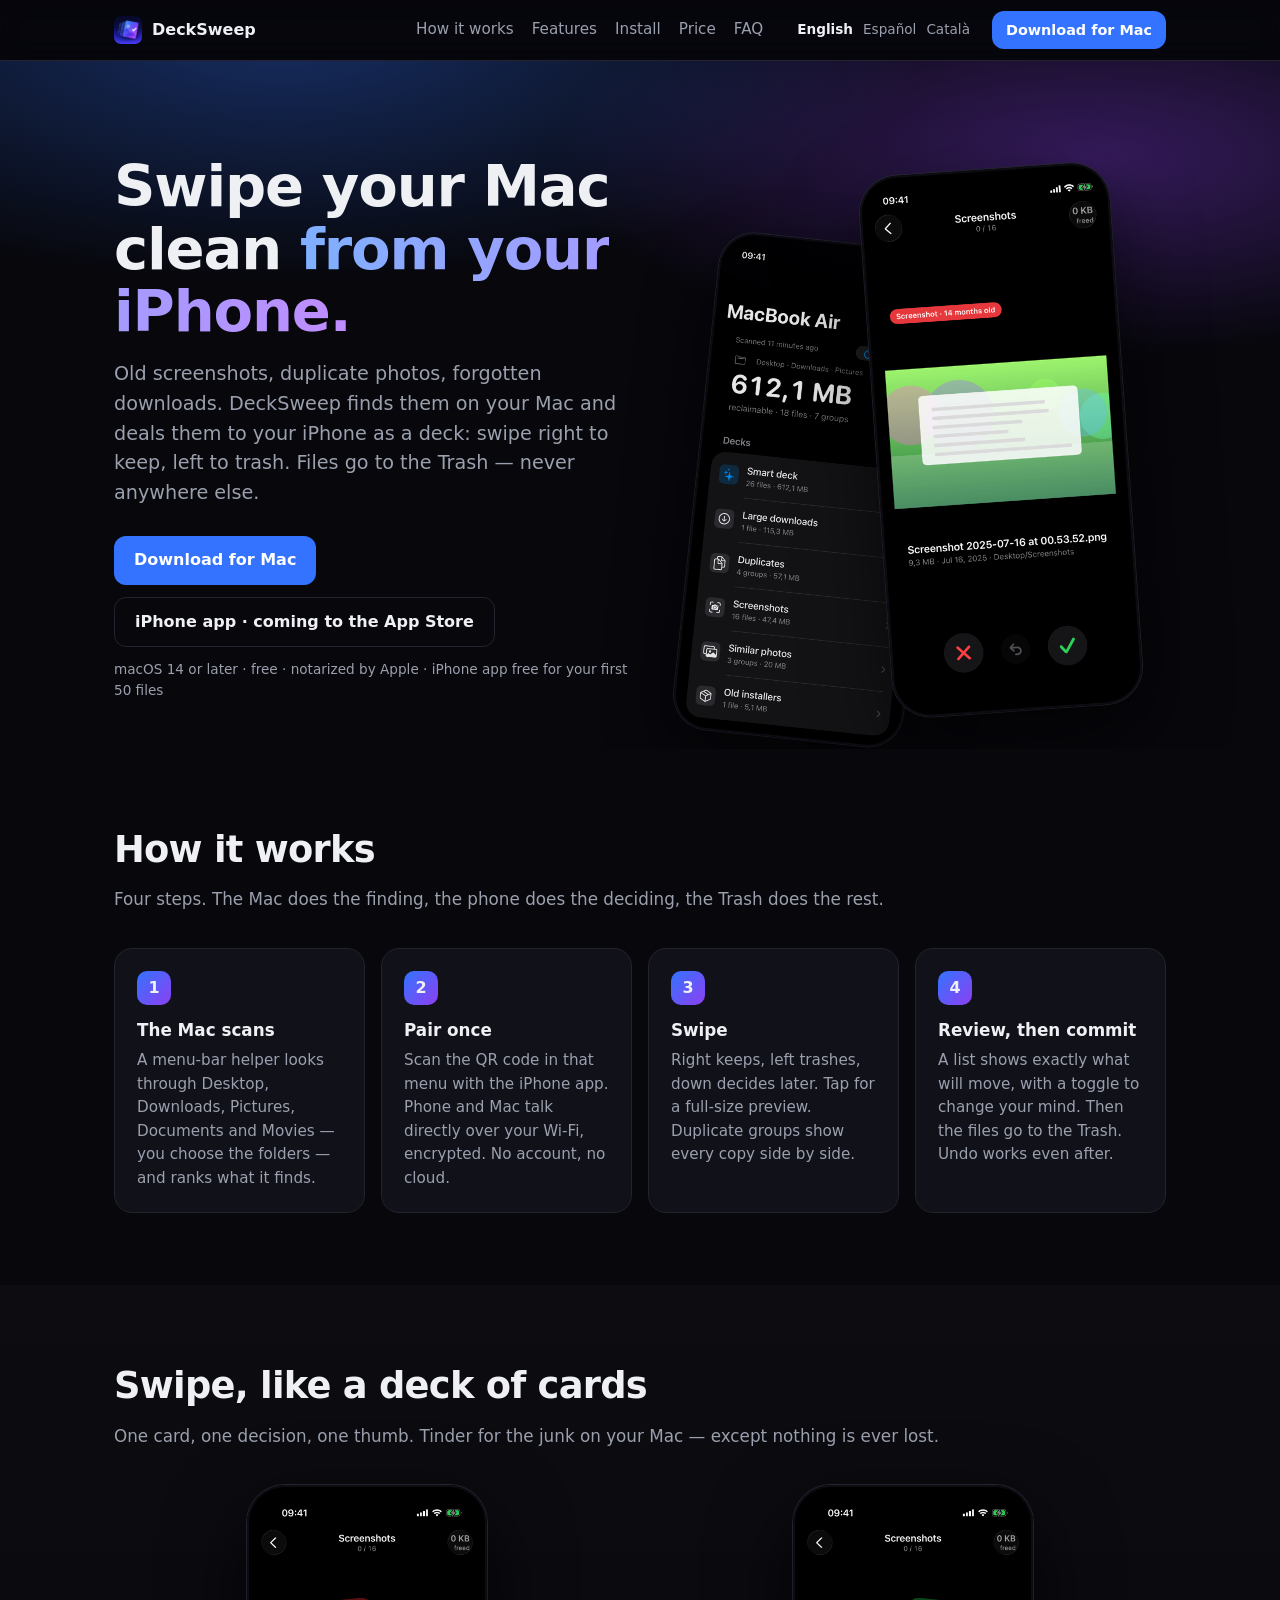
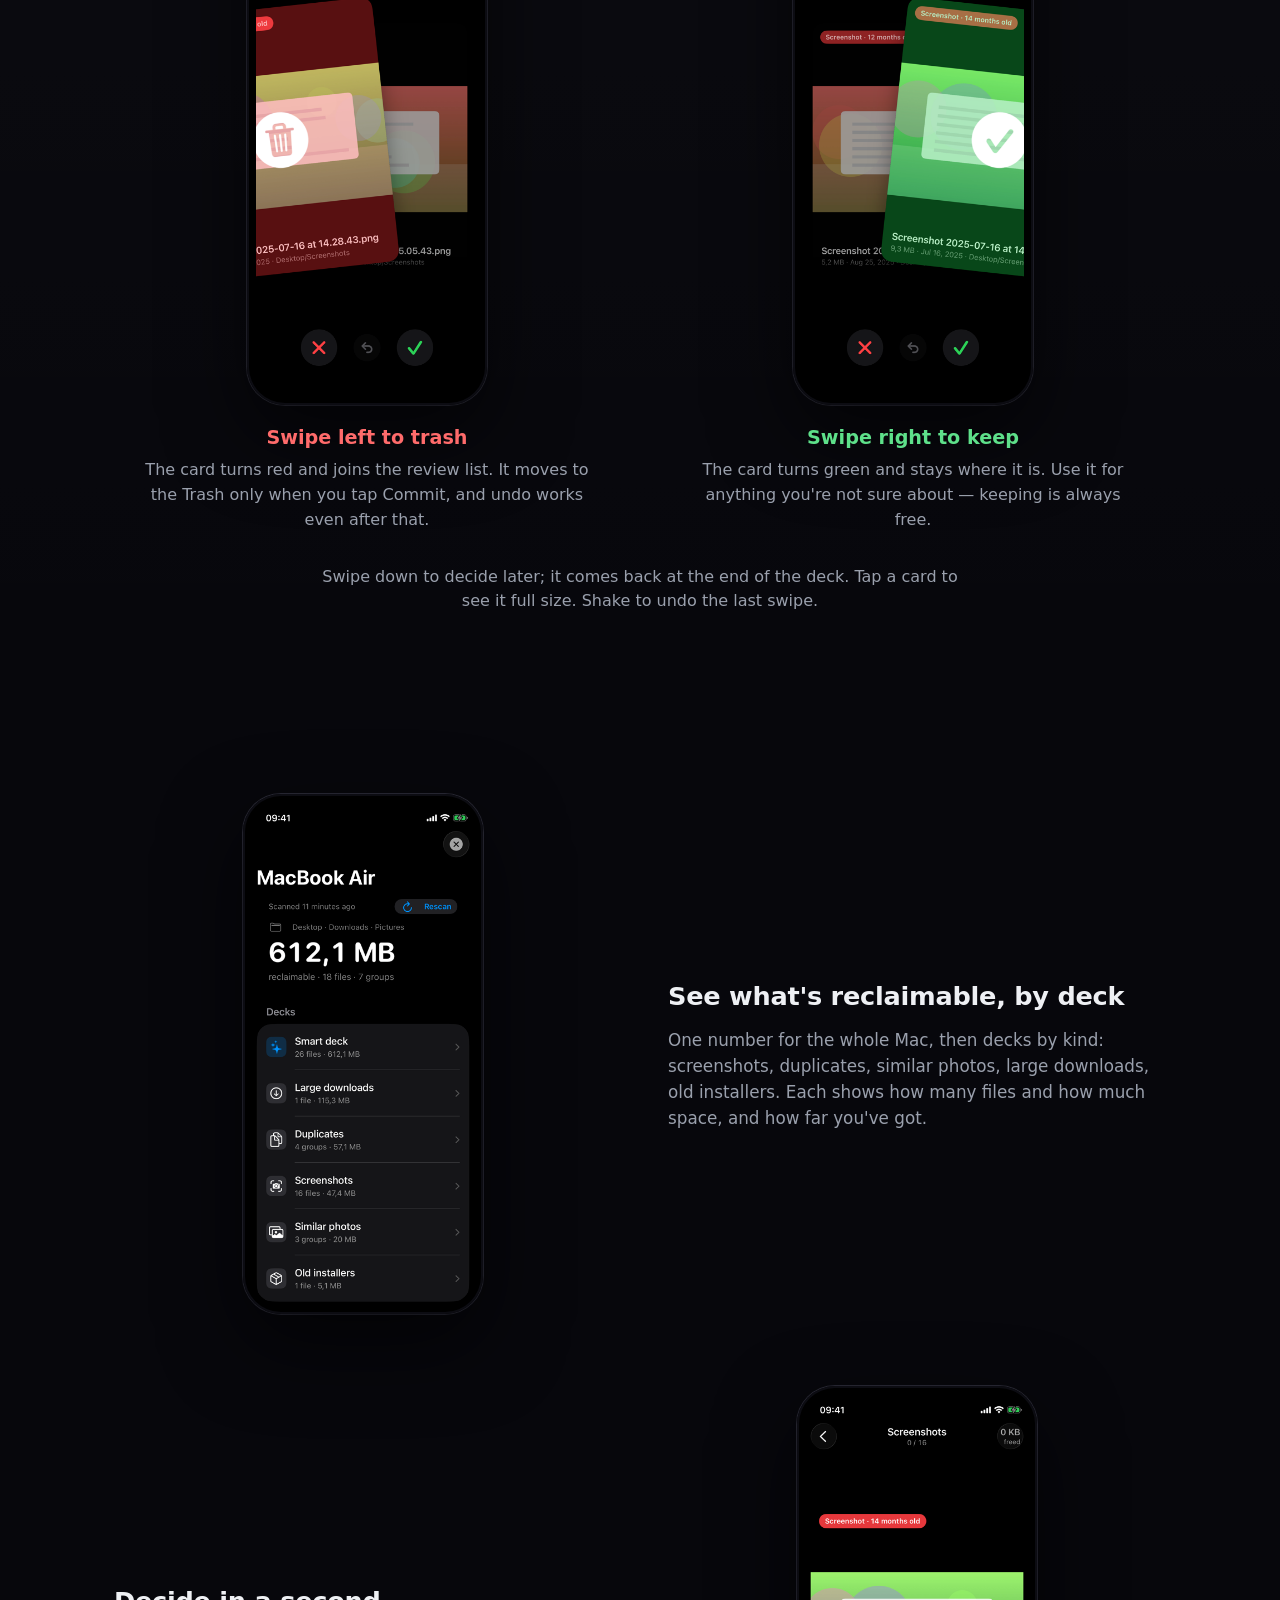
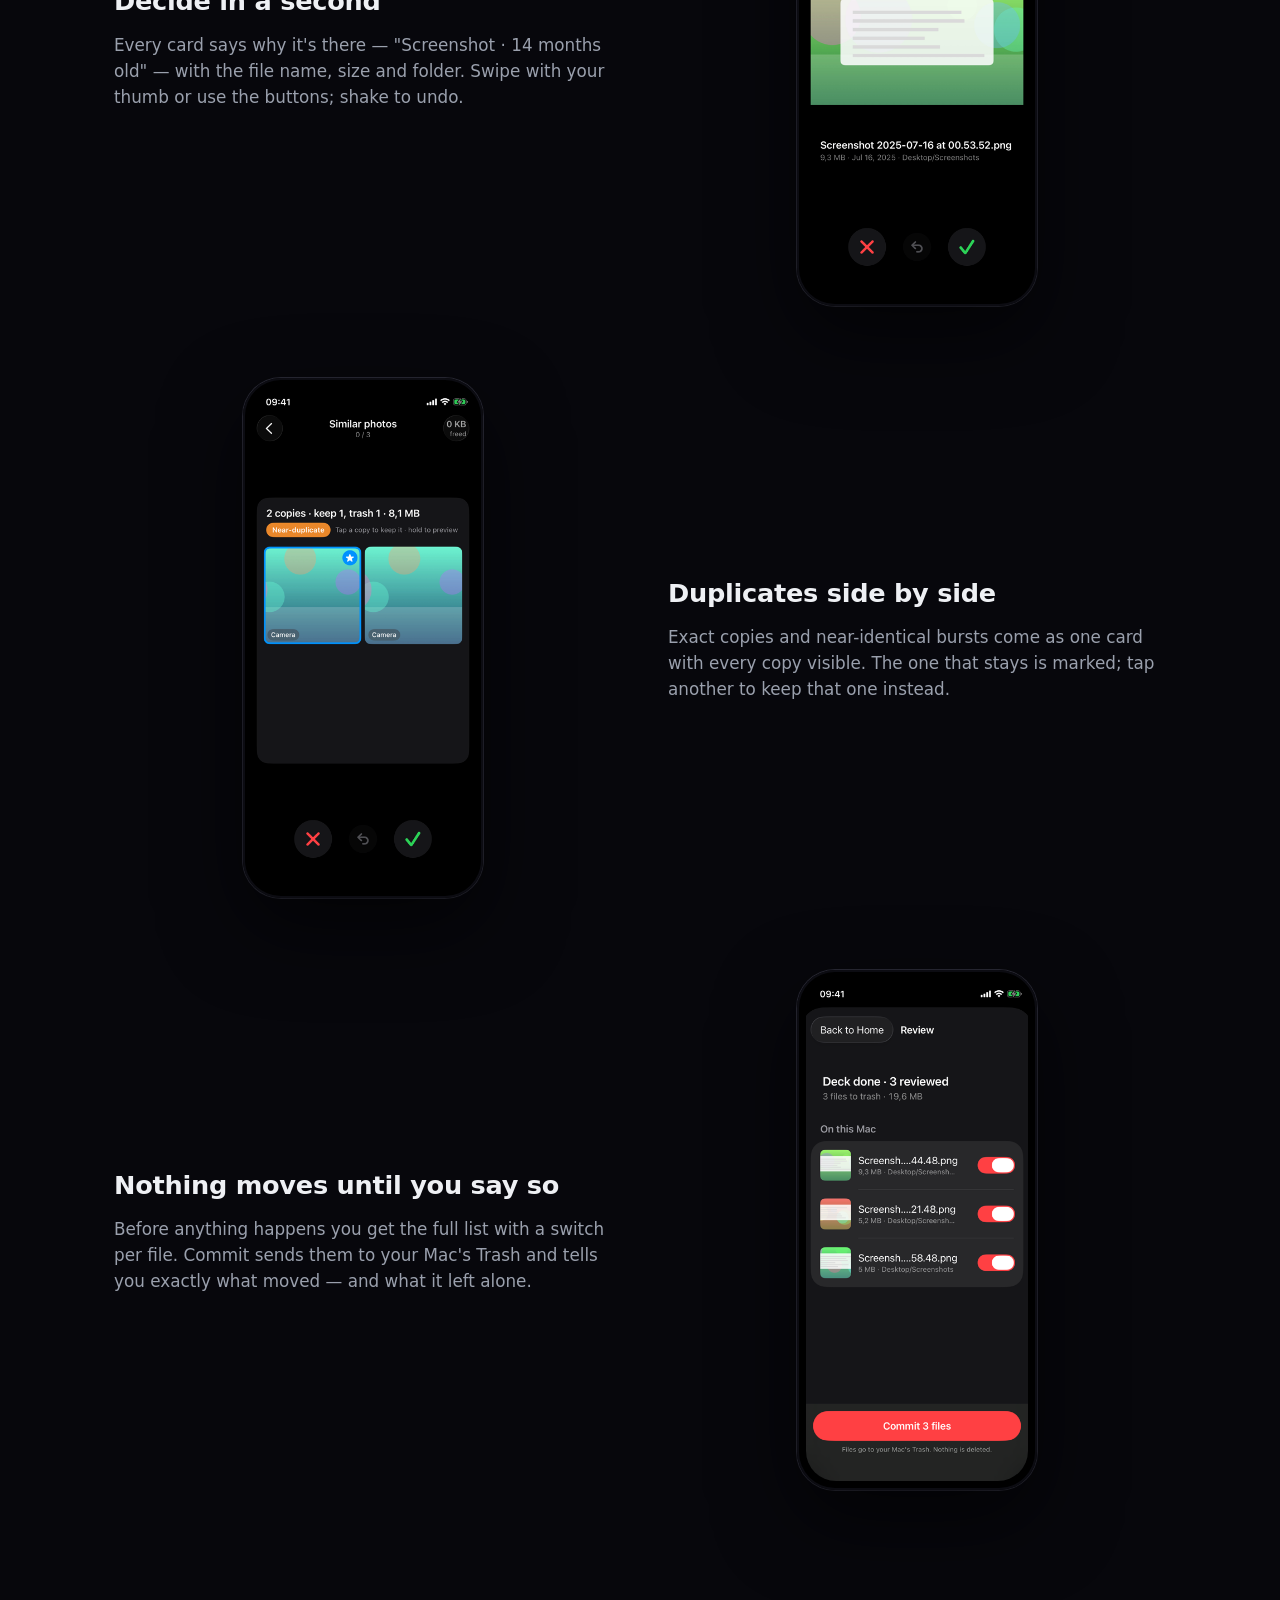
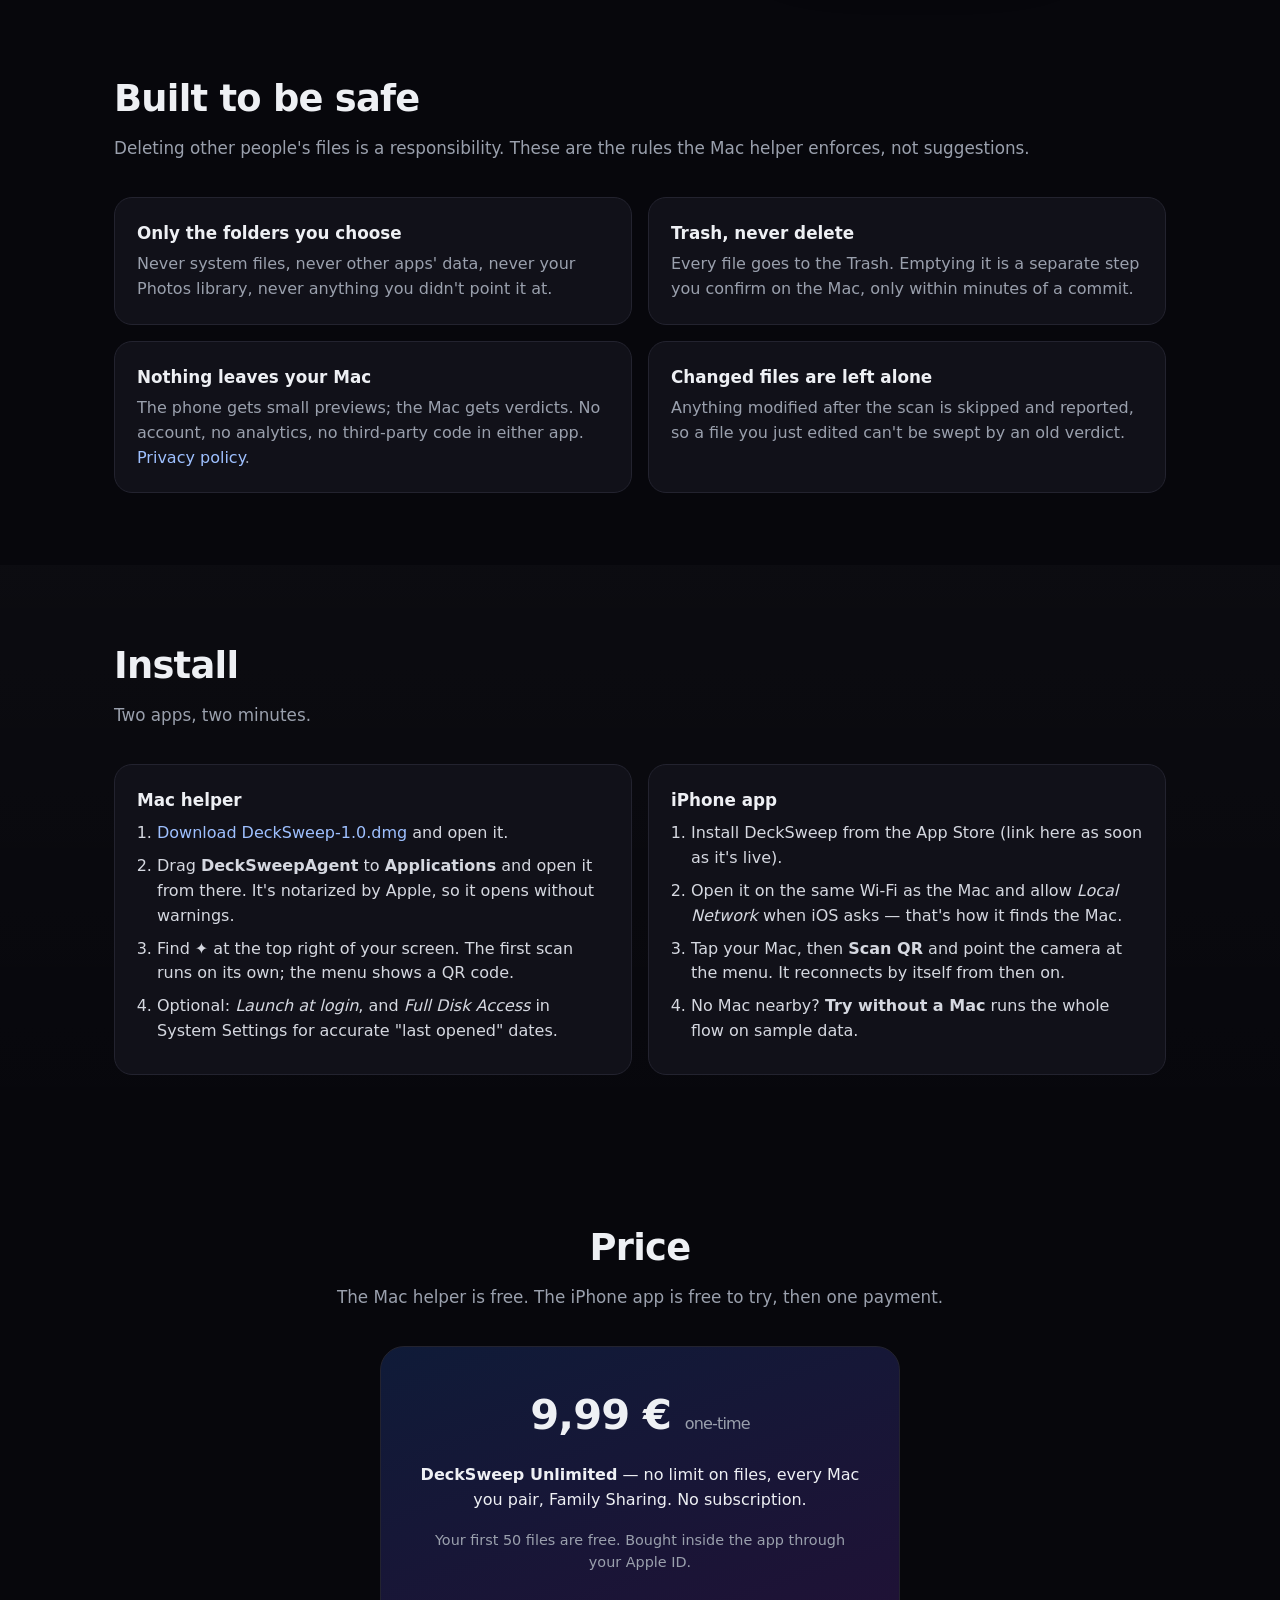
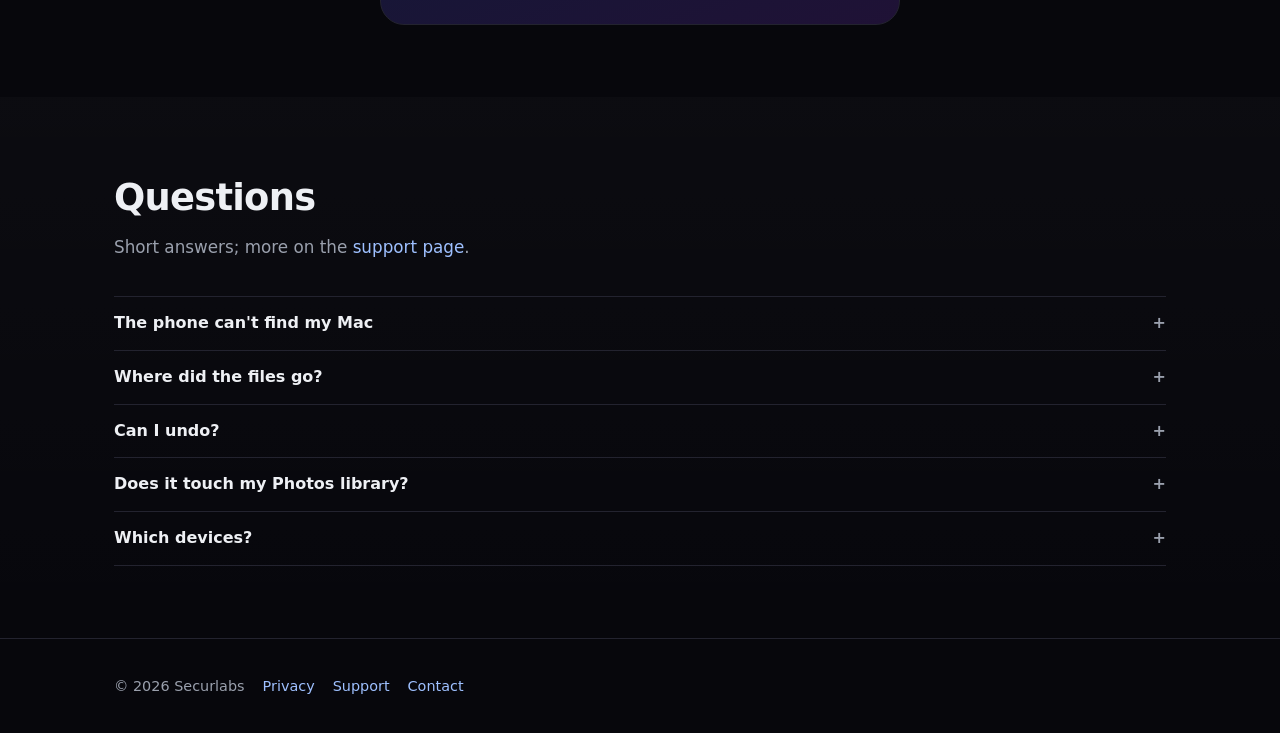
==== commit 56f004ab: "Swipe section: trash on the left, keep on the right, matching the gesture" ====
--- a/index.html
+++ b/index.html
@@ -1 +1 @@
-<!doctype html><html lang="en"><head><meta charset="utf-8"><meta name="viewport" content="width=device-width,initial-scale=1"><title>DeckSweep — swipe your Mac clean from your iPhone</title><meta name="description" content="A Mac helper finds old screenshots, duplicates and forgotten downloads; you swipe through them on your iPhone. Files go to the Trash, nothing leaves your Mac."><link rel="alternate" hreflang="en" href="https://decksweep.securlabs.net/"><link rel="alternate" hreflang="es" href="https://decksweep.securlabs.net/es/"><link rel="alternate" hreflang="ca" href="https://decksweep.securlabs.net/ca/"><link rel="alternate" hreflang="x-default" href="https://decksweep.securlabs.net/"><link rel="icon" href="img/icon.png"><link rel="stylesheet" href="style.css?v=5"></head><body><nav><div class="wrap"><a class="brand" href="/"><img src="img/icon.png" alt="">DeckSweep</a><div class="links"><a href="#how">How it works</a><a href="#features">Features</a><a href="#install">Install</a><a href="#price">Price</a><a href="#faq">FAQ</a></div><div class="langs"><a class="on" href="/">English</a><a class="" href="/es/">Español</a><a class="" href="/ca/">Català</a></div><a class="btn small" href="DeckSweep-1.0.dmg">Download for Mac</a></div></nav><header class="hero"><div class="wrap"><div><h1>Swipe your Mac clean <span>from your iPhone.</span></h1><p class="sub">Old screenshots, duplicate photos, forgotten downloads. DeckSweep finds them on your Mac and deals them to your iPhone as a deck: swipe right to keep, left to trash. Files go to the Trash — never anywhere else.</p><div class="cta"><a class="btn" href="DeckSweep-1.0.dmg">Download for Mac</a><a class="btn ghost" href="#install">iPhone app · coming to the App Store</a><span class="note">macOS 14 or later · free · notarized by Apple · iPhone app free for your first 50 files</span></div></div><div class="phones"><div class="phone back"><img src="img/01-home.png" alt=""></div><div class="phone front"><img src="img/02-swipe.png" alt=""></div></div></div></header><section id="how"><div class="wrap"><h2>How it works</h2><p class="kicker">Four steps. The Mac does the finding, the phone does the deciding, the Trash does the rest.</p><div class="steps"><div class="step"><div class="n">1</div><h3>The Mac scans</h3><p>A menu-bar helper looks through Desktop, Downloads, Pictures, Documents and Movies — you choose the folders — and ranks what it finds.</p></div><div class="step"><div class="n">2</div><h3>Pair once</h3><p>Scan the QR code in that menu with the iPhone app. Phone and Mac talk directly over your Wi‑Fi, encrypted. No account, no cloud.</p></div><div class="step"><div class="n">3</div><h3>Swipe</h3><p>Right keeps, left trashes, down decides later. Tap for a full-size preview. Duplicate groups show every copy side by side.</p></div><div class="step"><div class="n">4</div><h3>Review, then commit</h3><p>A list shows exactly what will move, with a toggle to change your mind. Then the files go to the Trash. Undo works even after.</p></div></div></div></section><section id="swipe" class="alt"><div class="wrap"><h2>Swipe, like a deck of cards</h2><p class="kicker">One card, one decision, one thumb. Tinder for the junk on your Mac — except nothing is ever lost.</p><div class="swipe"><figure><div class="phone"><img src="img/swipe-keep.png" alt=""></div><h3 class="keep">Swipe right to keep</h3><p>The card turns green and stays where it is. Use it for anything you're not sure about — keeping is always free.</p></figure><figure><div class="phone"><img src="img/swipe-trash.png" alt=""></div><h3 class="trash">Swipe left to trash</h3><p>The card turns red and joins the review list. It moves to the Trash only when you tap Commit, and undo works even after that.</p></figure></div><p class="more">Swipe down to decide later; it comes back at the end of the deck. Tap a card to see it full size. Shake to undo the last swipe.</p></div></section><section id="features"><div class="wrap"><div class="feature"><div class="shot"><div class="phone"><img src="img/01-home.png" alt=""></div></div><div><h3>See what's reclaimable, by deck</h3><p>One number for the whole Mac, then decks by kind: screenshots, duplicates, similar photos, large downloads, old installers. Each shows how many files and how much space, and how far you've got.</p></div></div><div class="feature"><div class="shot"><div class="phone"><img src="img/02-swipe.png" alt=""></div></div><div><h3>Decide in a second</h3><p>Every card says why it's there — "Screenshot · 14 months old" — with the file name, size and folder. Swipe with your thumb or use the buttons; shake to undo.</p></div></div><div class="feature"><div class="shot"><div class="phone"><img src="img/03-group.png" alt=""></div></div><div><h3>Duplicates side by side</h3><p>Exact copies and near-identical bursts come as one card with every copy visible. The one that stays is marked; tap another to keep that one instead.</p></div></div><div class="feature"><div class="shot"><div class="phone"><img src="img/04-review.png" alt=""></div></div><div><h3>Nothing moves until you say so</h3><p>Before anything happens you get the full list with a switch per file. Commit sends them to your Mac's Trash and tells you exactly what moved — and what it left alone.</p></div></div></div></section><section><div class="wrap"><h2>Built to be safe</h2><p class="kicker">Deleting other people's files is a responsibility. These are the rules the Mac helper enforces, not suggestions.</p><div class="cards"><div class="card"><h3>Only the folders you choose</h3><p>Never system files, never other apps' data, never your Photos library, never anything you didn't point it at.</p></div><div class="card"><h3>Trash, never delete</h3><p>Every file goes to the Trash. Emptying it is a separate step you confirm on the Mac, only within minutes of a commit.</p></div><div class="card"><h3>Nothing leaves your Mac</h3><p>The phone gets small previews; the Mac gets verdicts. No account, no analytics, no third-party code in either app. <a href="/privacy/">Privacy policy</a>.</p></div><div class="card"><h3>Changed files are left alone</h3><p>Anything modified after the scan is skipped and reported, so a file you just edited can't be swept by an old verdict.</p></div></div></div></section><section id="install" class="alt"><div class="wrap"><h2>Install</h2><p class="kicker">Two apps, two minutes.</p><div class="install"><div class="card"><h3>Mac helper</h3><ol><li><a href="DeckSweep-1.0.dmg">Download DeckSweep-1.0.dmg</a> and open it.</li><li>Drag <b>DeckSweepAgent</b> to <b>Applications</b> and open it from there. It's notarized by Apple, so it opens without warnings.</li><li>Find ✦ at the top right of your screen. The first scan runs on its own; the menu shows a QR code.</li><li>Optional: <i>Launch at login</i>, and <i>Full Disk Access</i> in System Settings for accurate "last opened" dates.</li></ol></div><div class="card"><h3>iPhone app</h3><ol><li>Install DeckSweep from the App Store (link here as soon as it's live).</li><li>Open it on the same Wi‑Fi as the Mac and allow <i>Local Network</i> when iOS asks — that's how it finds the Mac.</li><li>Tap your Mac, then <b>Scan QR</b> and point the camera at the menu. It reconnects by itself from then on.</li><li>No Mac nearby? <b>Try without a Mac</b> runs the whole flow on sample data.</li></ol></div></div></div></section><section id="price"><div class="wrap"><h2 style="text-align:center">Price</h2><p class="kicker" style="text-align:center">The Mac helper is free. The iPhone app is free to try, then one payment.</p><div class="price"><div class="big">9,99 € <small>one-time</small></div><p><b>DeckSweep Unlimited</b> — no limit on files, every Mac you pair, Family Sharing. No subscription.</p><p class="note" style="color:var(--muted);font-size:.9rem">Your first 50 files are free. Bought inside the app through your Apple ID.</p></div></div></section><section id="faq" class="alt"><div class="wrap"><h2>Questions</h2><p class="kicker">Short answers; more on the <a href="/support/">support page</a>.</p><details><summary>The phone can't find my Mac</summary><p>Both on the same Wi‑Fi, ✦ in the Mac's menu bar, and <i>Local Network</i> allowed for DeckSweep in iOS Settings.</p></details><details><summary>Where did the files go?</summary><p>The Trash on your Mac. Finder → Trash, or <i>Show Trash</i> in the menu. Nothing is deleted until you empty the Trash yourself.</p></details><details><summary>Can I undo?</summary><p>Shake the phone for the last swipe; use the review list before committing; after committing, the Mac's menu puts files back as long as they're still in the Trash.</p></details><details><summary>Does it touch my Photos library?</summary><p>No. Photo libraries, apps and other packages are never entered.</p></details><details><summary>Which devices?</summary><p>macOS 14 Sonoma or later, Apple silicon or Intel. iPhone with iOS 17 or later.</p></details></div></section><footer><div class="wrap"><span>© 2026 Securlabs</span><a href="/privacy/">Privacy</a><a href="/support/">Support</a><a href="mailto:a.estevez@gmail.com">Contact</a></div></footer></body></html>+<!doctype html><html lang="en"><head><meta charset="utf-8"><meta name="viewport" content="width=device-width,initial-scale=1"><title>DeckSweep — swipe your Mac clean from your iPhone</title><meta name="description" content="A Mac helper finds old screenshots, duplicates and forgotten downloads; you swipe through them on your iPhone. Files go to the Trash, nothing leaves your Mac."><link rel="alternate" hreflang="en" href="https://decksweep.securlabs.net/"><link rel="alternate" hreflang="es" href="https://decksweep.securlabs.net/es/"><link rel="alternate" hreflang="ca" href="https://decksweep.securlabs.net/ca/"><link rel="alternate" hreflang="x-default" href="https://decksweep.securlabs.net/"><link rel="icon" href="img/icon.png"><link rel="stylesheet" href="style.css?v=4"></head><body><nav><div class="wrap"><a class="brand" href="/"><img src="img/icon.png" alt="">DeckSweep</a><div class="links"><a href="#how">How it works</a><a href="#features">Features</a><a href="#install">Install</a><a href="#price">Price</a><a href="#faq">FAQ</a></div><div class="langs"><a class="on" href="/">English</a><a class="" href="/es/">Español</a><a class="" href="/ca/">Català</a></div><a class="btn small" href="DeckSweep-1.0.dmg">Download for Mac</a></div></nav><header class="hero"><div class="wrap"><div><h1>Swipe your Mac clean <span>from your iPhone.</span></h1><p class="sub">Old screenshots, duplicate photos, forgotten downloads. DeckSweep finds them on your Mac and deals them to your iPhone as a deck: swipe right to keep, left to trash. Files go to the Trash — never anywhere else.</p><div class="cta"><a class="btn" href="DeckSweep-1.0.dmg">Download for Mac</a><a class="btn ghost" href="#install">iPhone app · coming to the App Store</a><span class="note">macOS 14 or later · free · notarized by Apple · iPhone app free for your first 50 files</span></div></div><div class="phones"><div class="phone back"><img src="img/01-home.png" alt=""></div><div class="phone front"><img src="img/02-swipe.png" alt=""></div></div></div></header><section id="how"><div class="wrap"><h2>How it works</h2><p class="kicker">Four steps. The Mac does the finding, the phone does the deciding, the Trash does the rest.</p><div class="steps"><div class="step"><div class="n">1</div><h3>The Mac scans</h3><p>A menu-bar helper looks through Desktop, Downloads, Pictures, Documents and Movies — you choose the folders — and ranks what it finds.</p></div><div class="step"><div class="n">2</div><h3>Pair once</h3><p>Scan the QR code in that menu with the iPhone app. Phone and Mac talk directly over your Wi‑Fi, encrypted. No account, no cloud.</p></div><div class="step"><div class="n">3</div><h3>Swipe</h3><p>Right keeps, left trashes, down decides later. Tap for a full-size preview. Duplicate groups show every copy side by side.</p></div><div class="step"><div class="n">4</div><h3>Review, then commit</h3><p>A list shows exactly what will move, with a toggle to change your mind. Then the files go to the Trash. Undo works even after.</p></div></div></div></section><section id="swipe" class="alt"><div class="wrap"><h2>Swipe, like a deck of cards</h2><p class="kicker">One card, one decision, one thumb. Tinder for the junk on your Mac — except nothing is ever lost.</p><div class="swipe"><figure><div class="phone"><img src="img/swipe-trash.png" alt=""></div><h3 class="trash">Swipe left to trash</h3><p>The card turns red and joins the review list. It moves to the Trash only when you tap Commit, and undo works even after that.</p></figure><figure><div class="phone"><img src="img/swipe-keep.png" alt=""></div><h3 class="keep">Swipe right to keep</h3><p>The card turns green and stays where it is. Use it for anything you're not sure about — keeping is always free.</p></figure></div><p class="more">Swipe down to decide later; it comes back at the end of the deck. Tap a card to see it full size. Shake to undo the last swipe.</p></div></section><section id="features"><div class="wrap"><div class="feature"><div class="shot"><div class="phone"><img src="img/01-home.png" alt=""></div></div><div><h3>See what's reclaimable, by deck</h3><p>One number for the whole Mac, then decks by kind: screenshots, duplicates, similar photos, large downloads, old installers. Each shows how many files and how much space, and how far you've got.</p></div></div><div class="feature"><div class="shot"><div class="phone"><img src="img/02-swipe.png" alt=""></div></div><div><h3>Decide in a second</h3><p>Every card says why it's there — "Screenshot · 14 months old" — with the file name, size and folder. Swipe with your thumb or use the buttons; shake to undo.</p></div></div><div class="feature"><div class="shot"><div class="phone"><img src="img/03-group.png" alt=""></div></div><div><h3>Duplicates side by side</h3><p>Exact copies and near-identical bursts come as one card with every copy visible. The one that stays is marked; tap another to keep that one instead.</p></div></div><div class="feature"><div class="shot"><div class="phone"><img src="img/04-review.png" alt=""></div></div><div><h3>Nothing moves until you say so</h3><p>Before anything happens you get the full list with a switch per file. Commit sends them to your Mac's Trash and tells you exactly what moved — and what it left alone.</p></div></div></div></section><section><div class="wrap"><h2>Built to be safe</h2><p class="kicker">Deleting other people's files is a responsibility. These are the rules the Mac helper enforces, not suggestions.</p><div class="cards"><div class="card"><h3>Only the folders you choose</h3><p>Never system files, never other apps' data, never your Photos library, never anything you didn't point it at.</p></div><div class="card"><h3>Trash, never delete</h3><p>Every file goes to the Trash. Emptying it is a separate step you confirm on the Mac, only within minutes of a commit.</p></div><div class="card"><h3>Nothing leaves your Mac</h3><p>The phone gets small previews; the Mac gets verdicts. No account, no analytics, no third-party code in either app. <a href="/privacy/">Privacy policy</a>.</p></div><div class="card"><h3>Changed files are left alone</h3><p>Anything modified after the scan is skipped and reported, so a file you just edited can't be swept by an old verdict.</p></div></div></div></section><section id="install" class="alt"><div class="wrap"><h2>Install</h2><p class="kicker">Two apps, two minutes.</p><div class="install"><div class="card"><h3>Mac helper</h3><ol><li><a href="DeckSweep-1.0.dmg">Download DeckSweep-1.0.dmg</a> and open it.</li><li>Drag <b>DeckSweepAgent</b> to <b>Applications</b> and open it from there. It's notarized by Apple, so it opens without warnings.</li><li>Find ✦ at the top right of your screen. The first scan runs on its own; the menu shows a QR code.</li><li>Optional: <i>Launch at login</i>, and <i>Full Disk Access</i> in System Settings for accurate "last opened" dates.</li></ol></div><div class="card"><h3>iPhone app</h3><ol><li>Install DeckSweep from the App Store (link here as soon as it's live).</li><li>Open it on the same Wi‑Fi as the Mac and allow <i>Local Network</i> when iOS asks — that's how it finds the Mac.</li><li>Tap your Mac, then <b>Scan QR</b> and point the camera at the menu. It reconnects by itself from then on.</li><li>No Mac nearby? <b>Try without a Mac</b> runs the whole flow on sample data.</li></ol></div></div></div></section><section id="price"><div class="wrap"><h2 style="text-align:center">Price</h2><p class="kicker" style="text-align:center">The Mac helper is free. The iPhone app is free to try, then one payment.</p><div class="price"><div class="big">9,99 € <small>one-time</small></div><p><b>DeckSweep Unlimited</b> — no limit on files, every Mac you pair, Family Sharing. No subscription.</p><p class="note" style="color:var(--muted);font-size:.9rem">Your first 50 files are free. Bought inside the app through your Apple ID.</p></div></div></section><section id="faq" class="alt"><div class="wrap"><h2>Questions</h2><p class="kicker">Short answers; more on the <a href="/support/">support page</a>.</p><details><summary>The phone can't find my Mac</summary><p>Both on the same Wi‑Fi, ✦ in the Mac's menu bar, and <i>Local Network</i> allowed for DeckSweep in iOS Settings.</p></details><details><summary>Where did the files go?</summary><p>The Trash on your Mac. Finder → Trash, or <i>Show Trash</i> in the menu. Nothing is deleted until you empty the Trash yourself.</p></details><details><summary>Can I undo?</summary><p>Shake the phone for the last swipe; use the review list before committing; after committing, the Mac's menu puts files back as long as they're still in the Trash.</p></details><details><summary>Does it touch my Photos library?</summary><p>No. Photo libraries, apps and other packages are never entered.</p></details><details><summary>Which devices?</summary><p>macOS 14 Sonoma or later, Apple silicon or Intel. iPhone with iOS 17 or later.</p></details></div></section><footer><div class="wrap"><span>© 2026 Securlabs</span><a href="/privacy/">Privacy</a><a href="/support/">Support</a><a href="mailto:a.estevez@gmail.com">Contact</a></div></footer></body></html>
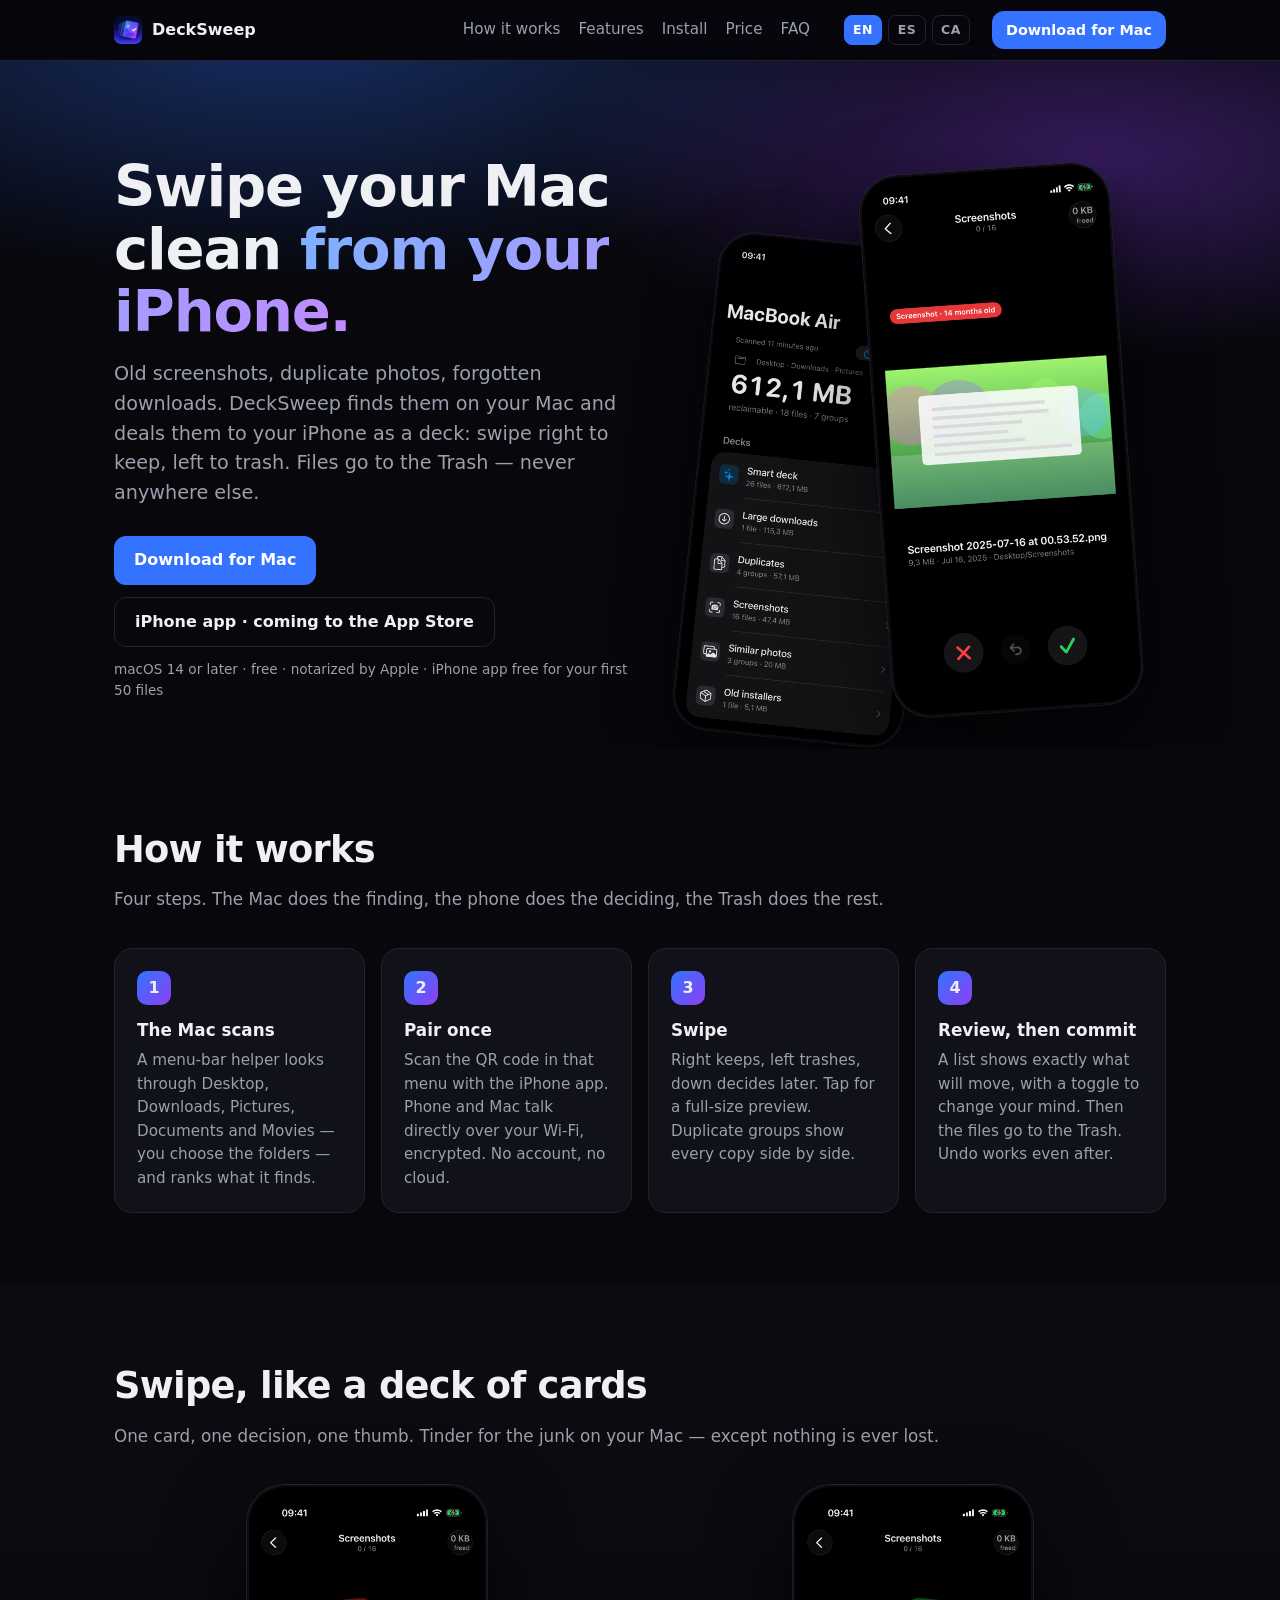
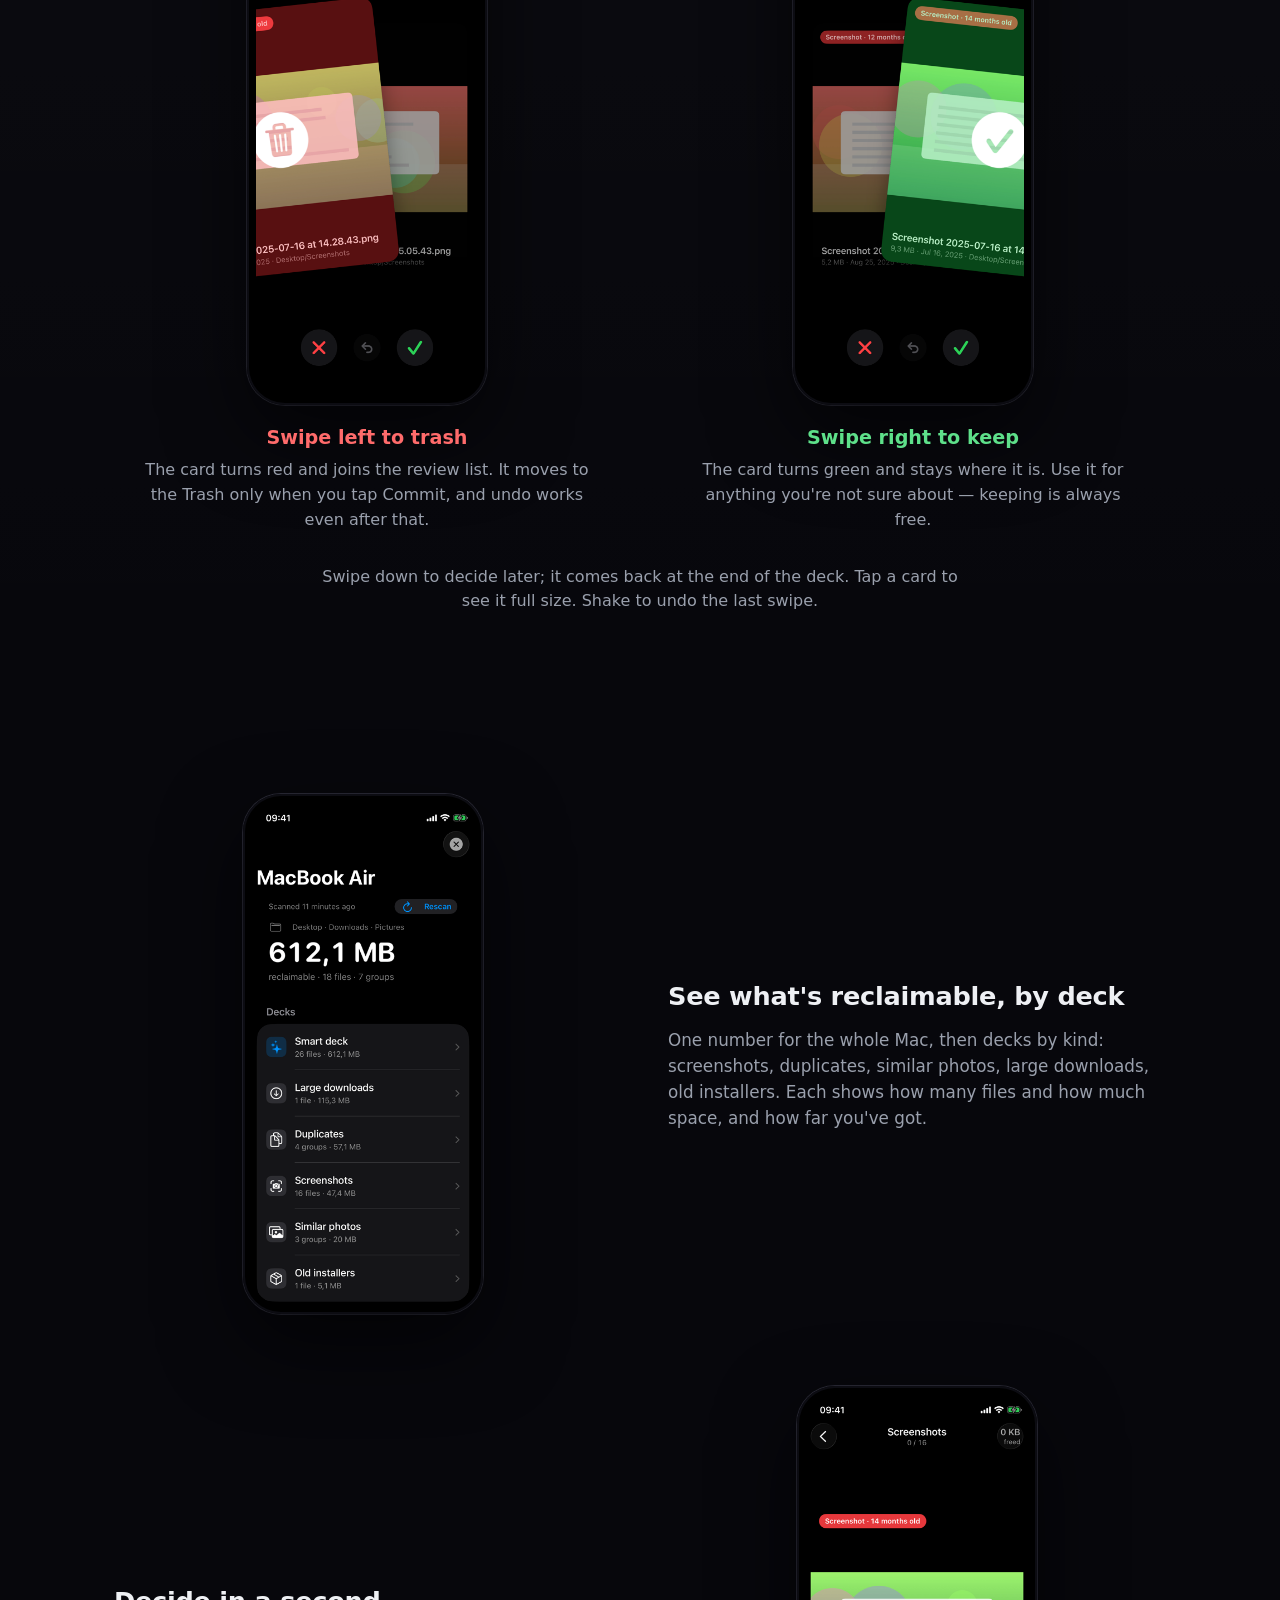
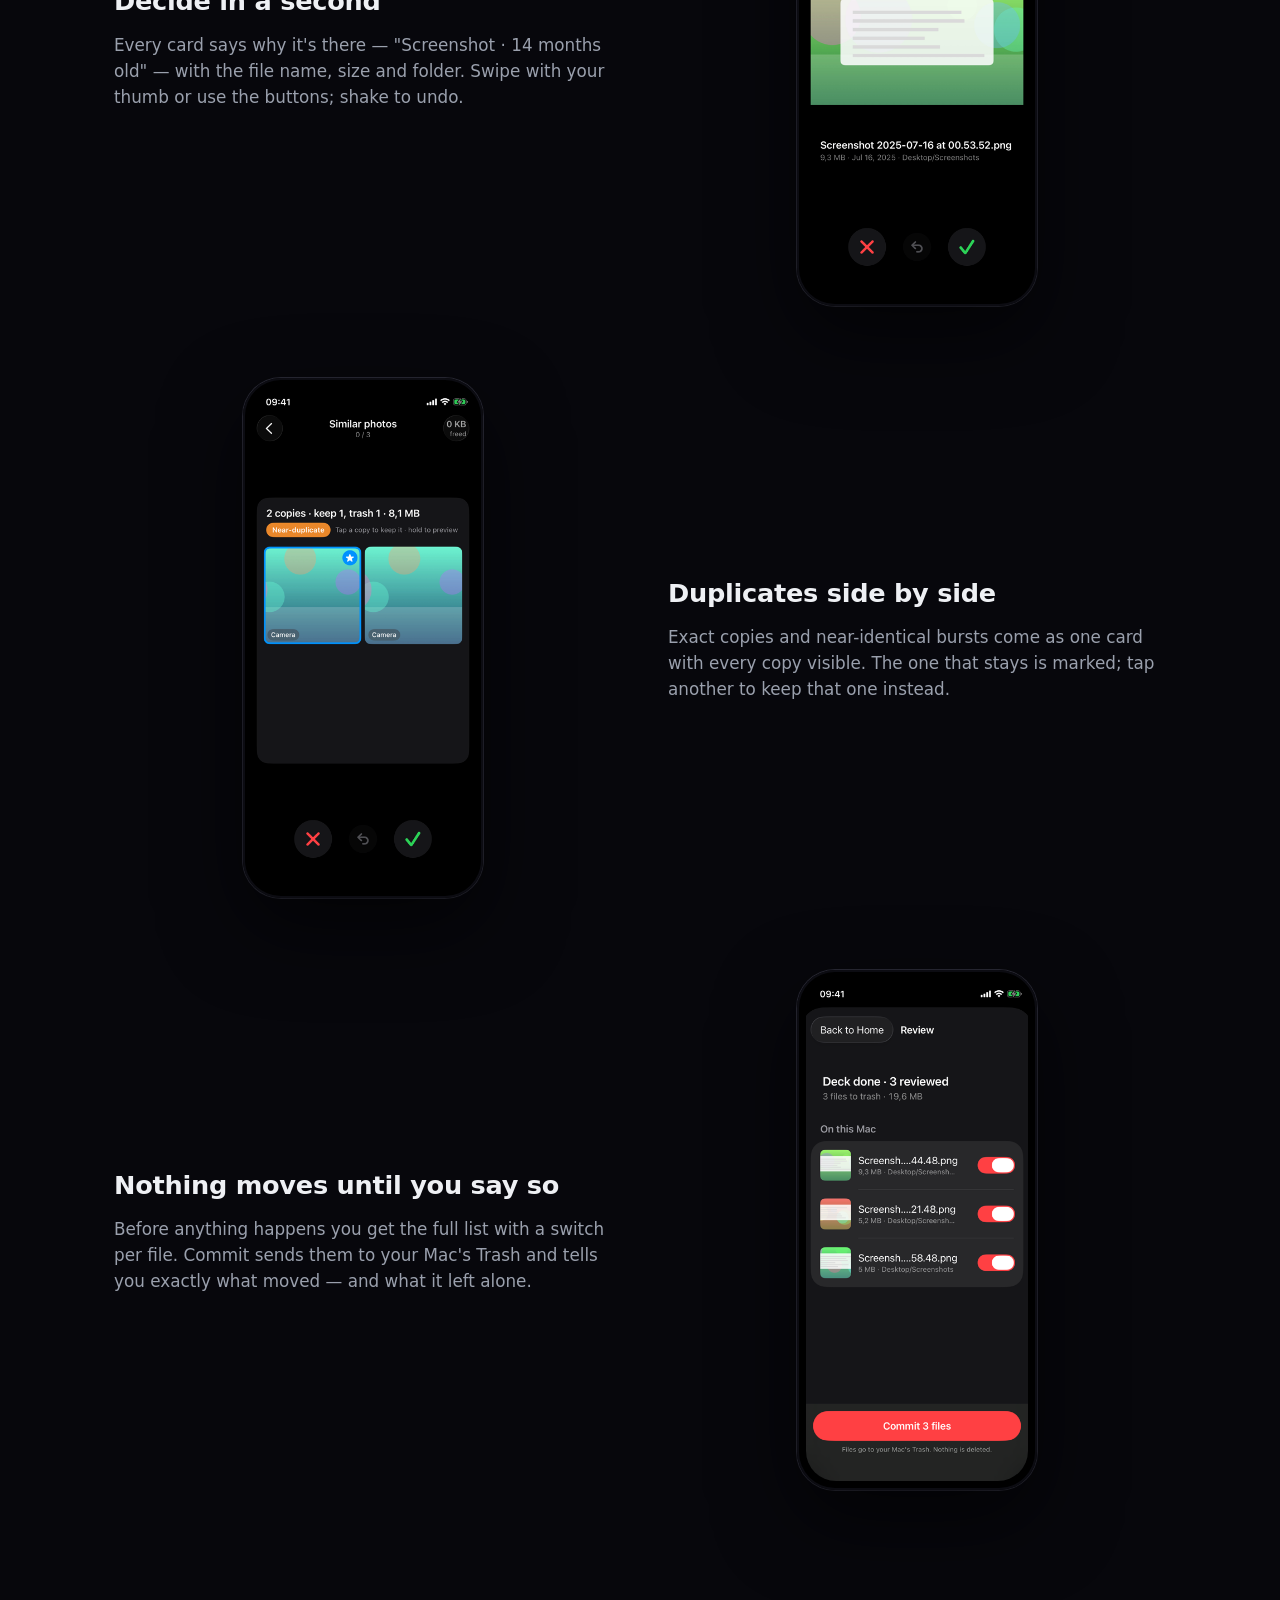
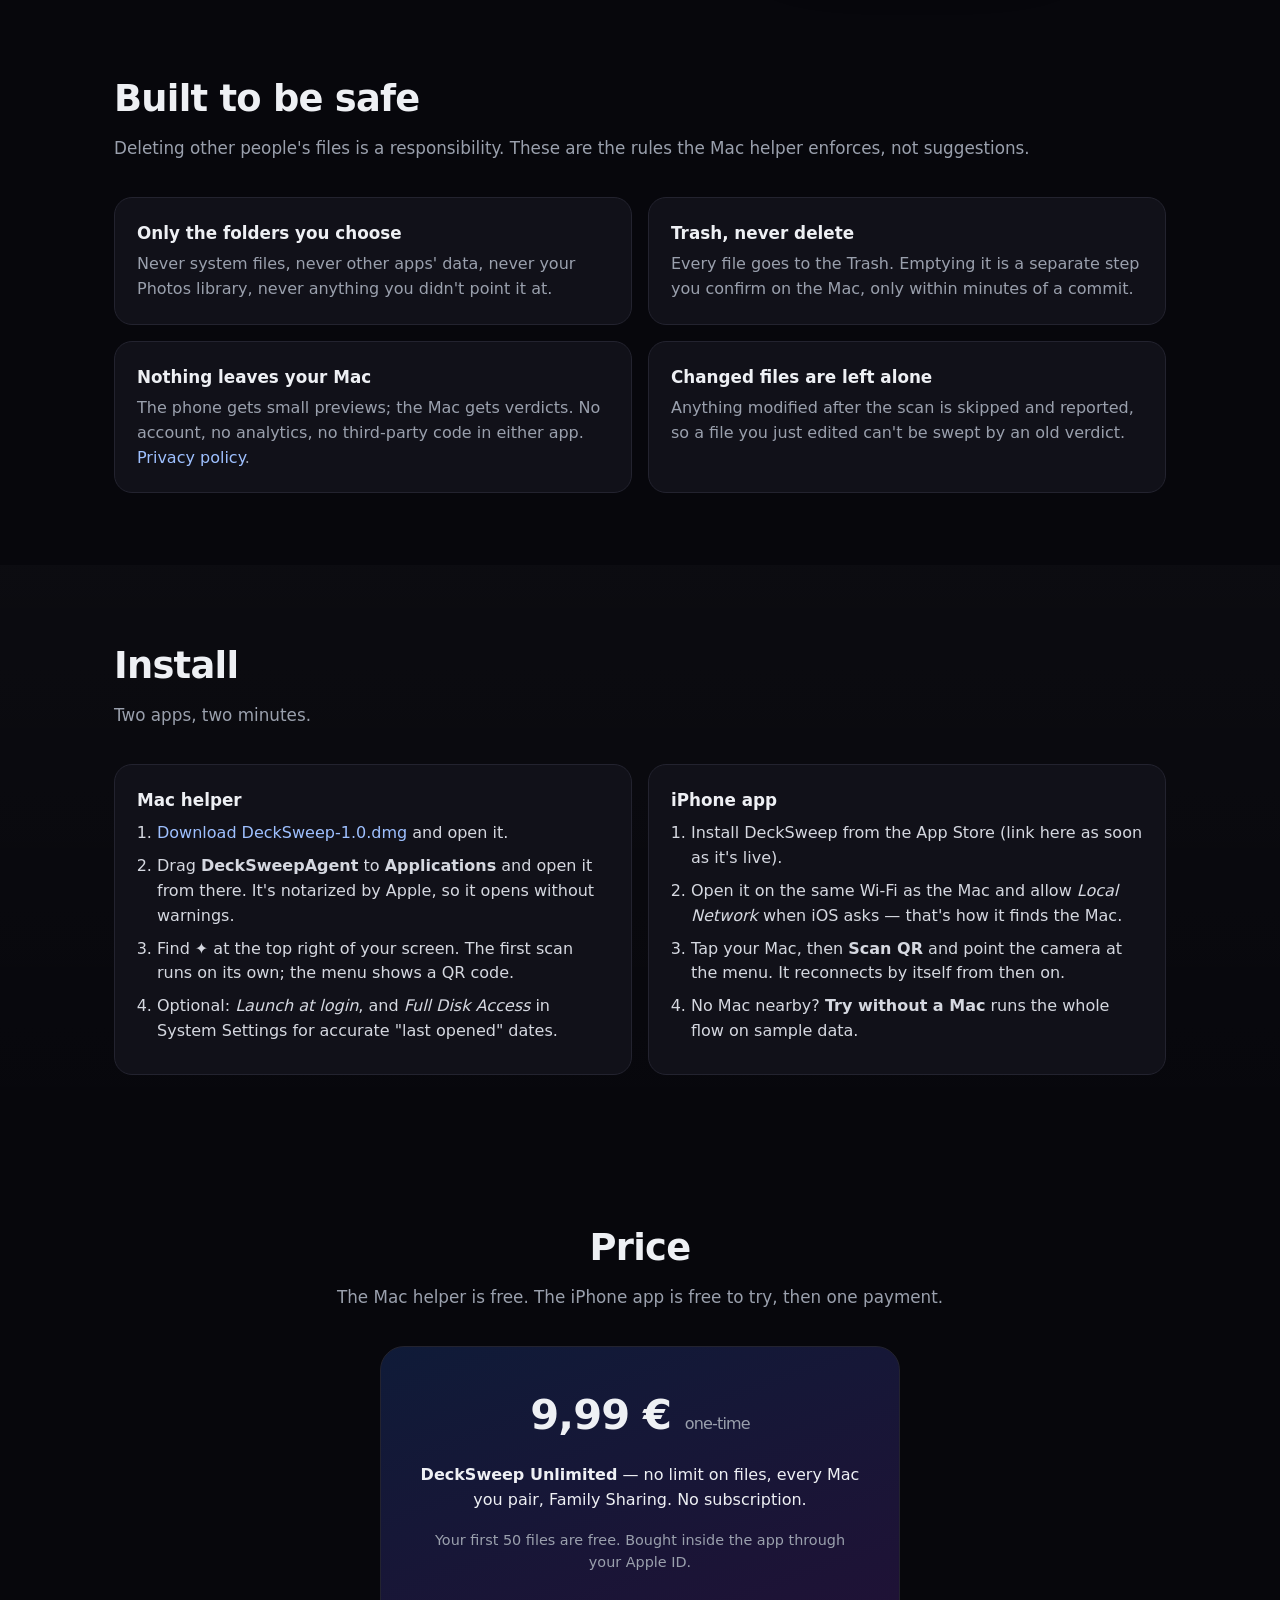
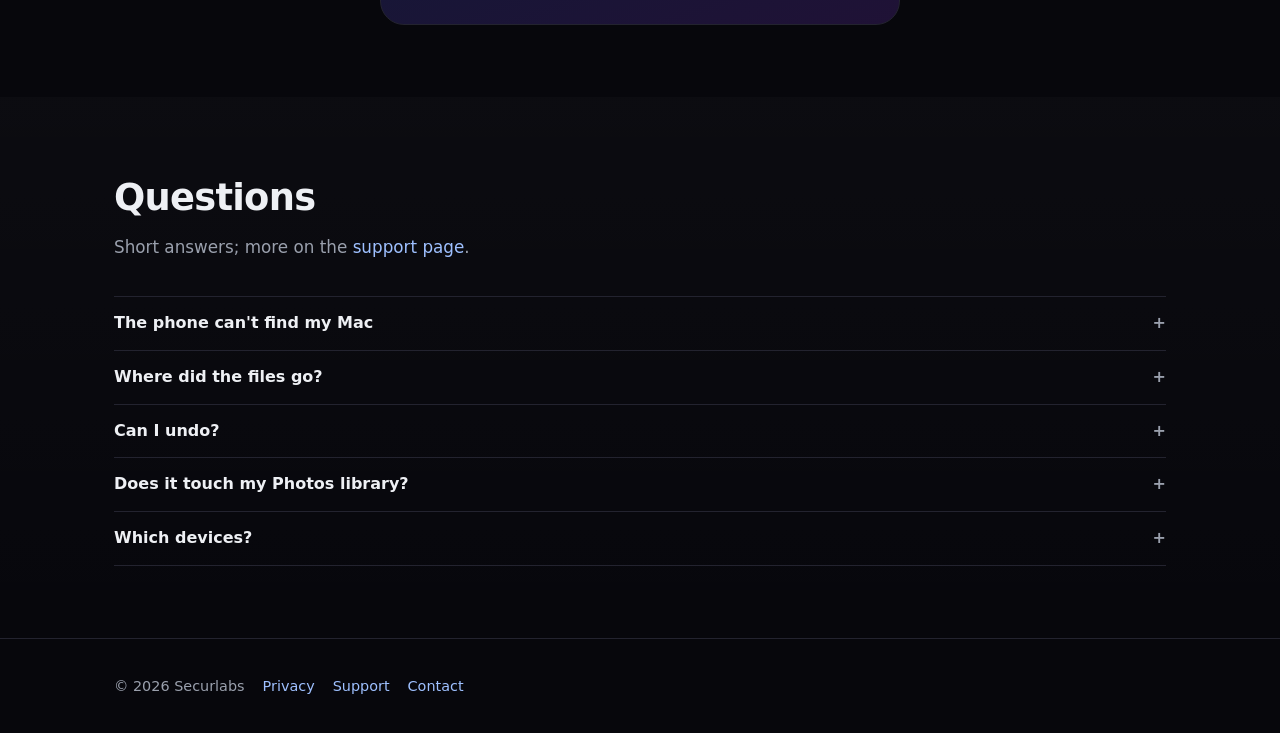
==== commit 202fc9ad: "Language switcher: equal-width EN/ES/CA pills" ====
--- a/index.html
+++ b/index.html
@@ -1 +1 @@
-<!doctype html><html lang="en"><head><meta charset="utf-8"><meta name="viewport" content="width=device-width,initial-scale=1"><title>DeckSweep — swipe your Mac clean from your iPhone</title><meta name="description" content="A Mac helper finds old screenshots, duplicates and forgotten downloads; you swipe through them on your iPhone. Files go to the Trash, nothing leaves your Mac."><link rel="alternate" hreflang="en" href="https://decksweep.securlabs.net/"><link rel="alternate" hreflang="es" href="https://decksweep.securlabs.net/es/"><link rel="alternate" hreflang="ca" href="https://decksweep.securlabs.net/ca/"><link rel="alternate" hreflang="x-default" href="https://decksweep.securlabs.net/"><link rel="icon" href="img/icon.png"><link rel="stylesheet" href="style.css?v=4"></head><body><nav><div class="wrap"><a class="brand" href="/"><img src="img/icon.png" alt="">DeckSweep</a><div class="links"><a href="#how">How it works</a><a href="#features">Features</a><a href="#install">Install</a><a href="#price">Price</a><a href="#faq">FAQ</a></div><div class="langs"><a class="on" href="/">English</a><a class="" href="/es/">Español</a><a class="" href="/ca/">Català</a></div><a class="btn small" href="DeckSweep-1.0.dmg">Download for Mac</a></div></nav><header class="hero"><div class="wrap"><div><h1>Swipe your Mac clean <span>from your iPhone.</span></h1><p class="sub">Old screenshots, duplicate photos, forgotten downloads. DeckSweep finds them on your Mac and deals them to your iPhone as a deck: swipe right to keep, left to trash. Files go to the Trash — never anywhere else.</p><div class="cta"><a class="btn" href="DeckSweep-1.0.dmg">Download for Mac</a><a class="btn ghost" href="#install">iPhone app · coming to the App Store</a><span class="note">macOS 14 or later · free · notarized by Apple · iPhone app free for your first 50 files</span></div></div><div class="phones"><div class="phone back"><img src="img/01-home.png" alt=""></div><div class="phone front"><img src="img/02-swipe.png" alt=""></div></div></div></header><section id="how"><div class="wrap"><h2>How it works</h2><p class="kicker">Four steps. The Mac does the finding, the phone does the deciding, the Trash does the rest.</p><div class="steps"><div class="step"><div class="n">1</div><h3>The Mac scans</h3><p>A menu-bar helper looks through Desktop, Downloads, Pictures, Documents and Movies — you choose the folders — and ranks what it finds.</p></div><div class="step"><div class="n">2</div><h3>Pair once</h3><p>Scan the QR code in that menu with the iPhone app. Phone and Mac talk directly over your Wi‑Fi, encrypted. No account, no cloud.</p></div><div class="step"><div class="n">3</div><h3>Swipe</h3><p>Right keeps, left trashes, down decides later. Tap for a full-size preview. Duplicate groups show every copy side by side.</p></div><div class="step"><div class="n">4</div><h3>Review, then commit</h3><p>A list shows exactly what will move, with a toggle to change your mind. Then the files go to the Trash. Undo works even after.</p></div></div></div></section><section id="swipe" class="alt"><div class="wrap"><h2>Swipe, like a deck of cards</h2><p class="kicker">One card, one decision, one thumb. Tinder for the junk on your Mac — except nothing is ever lost.</p><div class="swipe"><figure><div class="phone"><img src="img/swipe-trash.png" alt=""></div><h3 class="trash">Swipe left to trash</h3><p>The card turns red and joins the review list. It moves to the Trash only when you tap Commit, and undo works even after that.</p></figure><figure><div class="phone"><img src="img/swipe-keep.png" alt=""></div><h3 class="keep">Swipe right to keep</h3><p>The card turns green and stays where it is. Use it for anything you're not sure about — keeping is always free.</p></figure></div><p class="more">Swipe down to decide later; it comes back at the end of the deck. Tap a card to see it full size. Shake to undo the last swipe.</p></div></section><section id="features"><div class="wrap"><div class="feature"><div class="shot"><div class="phone"><img src="img/01-home.png" alt=""></div></div><div><h3>See what's reclaimable, by deck</h3><p>One number for the whole Mac, then decks by kind: screenshots, duplicates, similar photos, large downloads, old installers. Each shows how many files and how much space, and how far you've got.</p></div></div><div class="feature"><div class="shot"><div class="phone"><img src="img/02-swipe.png" alt=""></div></div><div><h3>Decide in a second</h3><p>Every card says why it's there — "Screenshot · 14 months old" — with the file name, size and folder. Swipe with your thumb or use the buttons; shake to undo.</p></div></div><div class="feature"><div class="shot"><div class="phone"><img src="img/03-group.png" alt=""></div></div><div><h3>Duplicates side by side</h3><p>Exact copies and near-identical bursts come as one card with every copy visible. The one that stays is marked; tap another to keep that one instead.</p></div></div><div class="feature"><div class="shot"><div class="phone"><img src="img/04-review.png" alt=""></div></div><div><h3>Nothing moves until you say so</h3><p>Before anything happens you get the full list with a switch per file. Commit sends them to your Mac's Trash and tells you exactly what moved — and what it left alone.</p></div></div></div></section><section><div class="wrap"><h2>Built to be safe</h2><p class="kicker">Deleting other people's files is a responsibility. These are the rules the Mac helper enforces, not suggestions.</p><div class="cards"><div class="card"><h3>Only the folders you choose</h3><p>Never system files, never other apps' data, never your Photos library, never anything you didn't point it at.</p></div><div class="card"><h3>Trash, never delete</h3><p>Every file goes to the Trash. Emptying it is a separate step you confirm on the Mac, only within minutes of a commit.</p></div><div class="card"><h3>Nothing leaves your Mac</h3><p>The phone gets small previews; the Mac gets verdicts. No account, no analytics, no third-party code in either app. <a href="/privacy/">Privacy policy</a>.</p></div><div class="card"><h3>Changed files are left alone</h3><p>Anything modified after the scan is skipped and reported, so a file you just edited can't be swept by an old verdict.</p></div></div></div></section><section id="install" class="alt"><div class="wrap"><h2>Install</h2><p class="kicker">Two apps, two minutes.</p><div class="install"><div class="card"><h3>Mac helper</h3><ol><li><a href="DeckSweep-1.0.dmg">Download DeckSweep-1.0.dmg</a> and open it.</li><li>Drag <b>DeckSweepAgent</b> to <b>Applications</b> and open it from there. It's notarized by Apple, so it opens without warnings.</li><li>Find ✦ at the top right of your screen. The first scan runs on its own; the menu shows a QR code.</li><li>Optional: <i>Launch at login</i>, and <i>Full Disk Access</i> in System Settings for accurate "last opened" dates.</li></ol></div><div class="card"><h3>iPhone app</h3><ol><li>Install DeckSweep from the App Store (link here as soon as it's live).</li><li>Open it on the same Wi‑Fi as the Mac and allow <i>Local Network</i> when iOS asks — that's how it finds the Mac.</li><li>Tap your Mac, then <b>Scan QR</b> and point the camera at the menu. It reconnects by itself from then on.</li><li>No Mac nearby? <b>Try without a Mac</b> runs the whole flow on sample data.</li></ol></div></div></div></section><section id="price"><div class="wrap"><h2 style="text-align:center">Price</h2><p class="kicker" style="text-align:center">The Mac helper is free. The iPhone app is free to try, then one payment.</p><div class="price"><div class="big">9,99 € <small>one-time</small></div><p><b>DeckSweep Unlimited</b> — no limit on files, every Mac you pair, Family Sharing. No subscription.</p><p class="note" style="color:var(--muted);font-size:.9rem">Your first 50 files are free. Bought inside the app through your Apple ID.</p></div></div></section><section id="faq" class="alt"><div class="wrap"><h2>Questions</h2><p class="kicker">Short answers; more on the <a href="/support/">support page</a>.</p><details><summary>The phone can't find my Mac</summary><p>Both on the same Wi‑Fi, ✦ in the Mac's menu bar, and <i>Local Network</i> allowed for DeckSweep in iOS Settings.</p></details><details><summary>Where did the files go?</summary><p>The Trash on your Mac. Finder → Trash, or <i>Show Trash</i> in the menu. Nothing is deleted until you empty the Trash yourself.</p></details><details><summary>Can I undo?</summary><p>Shake the phone for the last swipe; use the review list before committing; after committing, the Mac's menu puts files back as long as they're still in the Trash.</p></details><details><summary>Does it touch my Photos library?</summary><p>No. Photo libraries, apps and other packages are never entered.</p></details><details><summary>Which devices?</summary><p>macOS 14 Sonoma or later, Apple silicon or Intel. iPhone with iOS 17 or later.</p></details></div></section><footer><div class="wrap"><span>© 2026 Securlabs</span><a href="/privacy/">Privacy</a><a href="/support/">Support</a><a href="mailto:a.estevez@gmail.com">Contact</a></div></footer></body></html>+<!doctype html><html lang="en"><head><meta charset="utf-8"><meta name="viewport" content="width=device-width,initial-scale=1"><title>DeckSweep — swipe your Mac clean from your iPhone</title><meta name="description" content="A Mac helper finds old screenshots, duplicates and forgotten downloads; you swipe through them on your iPhone. Files go to the Trash, nothing leaves your Mac."><link rel="alternate" hreflang="en" href="https://decksweep.securlabs.net/"><link rel="alternate" hreflang="es" href="https://decksweep.securlabs.net/es/"><link rel="alternate" hreflang="ca" href="https://decksweep.securlabs.net/ca/"><link rel="alternate" hreflang="x-default" href="https://decksweep.securlabs.net/"><link rel="icon" href="img/icon.png"><link rel="stylesheet" href="style.css?v=4"></head><body><nav><div class="wrap"><a class="brand" href="/"><img src="img/icon.png" alt="">DeckSweep</a><div class="links"><a href="#how">How it works</a><a href="#features">Features</a><a href="#install">Install</a><a href="#price">Price</a><a href="#faq">FAQ</a></div><div class="langs"><a class="on" href="/" lang="en" hreflang="en" title="English" aria-label="English">EN</a><a class="" href="/es/" lang="es" hreflang="es" title="Español" aria-label="Español">ES</a><a class="" href="/ca/" lang="ca" hreflang="ca" title="Català" aria-label="Català">CA</a></div><a class="btn small" href="DeckSweep-1.0.dmg">Download for Mac</a></div></nav><header class="hero"><div class="wrap"><div><h1>Swipe your Mac clean <span>from your iPhone.</span></h1><p class="sub">Old screenshots, duplicate photos, forgotten downloads. DeckSweep finds them on your Mac and deals them to your iPhone as a deck: swipe right to keep, left to trash. Files go to the Trash — never anywhere else.</p><div class="cta"><a class="btn" href="DeckSweep-1.0.dmg">Download for Mac</a><a class="btn ghost" href="#install">iPhone app · coming to the App Store</a><span class="note">macOS 14 or later · free · notarized by Apple · iPhone app free for your first 50 files</span></div></div><div class="phones"><div class="phone back"><img src="img/01-home.png" alt=""></div><div class="phone front"><img src="img/02-swipe.png" alt=""></div></div></div></header><section id="how"><div class="wrap"><h2>How it works</h2><p class="kicker">Four steps. The Mac does the finding, the phone does the deciding, the Trash does the rest.</p><div class="steps"><div class="step"><div class="n">1</div><h3>The Mac scans</h3><p>A menu-bar helper looks through Desktop, Downloads, Pictures, Documents and Movies — you choose the folders — and ranks what it finds.</p></div><div class="step"><div class="n">2</div><h3>Pair once</h3><p>Scan the QR code in that menu with the iPhone app. Phone and Mac talk directly over your Wi‑Fi, encrypted. No account, no cloud.</p></div><div class="step"><div class="n">3</div><h3>Swipe</h3><p>Right keeps, left trashes, down decides later. Tap for a full-size preview. Duplicate groups show every copy side by side.</p></div><div class="step"><div class="n">4</div><h3>Review, then commit</h3><p>A list shows exactly what will move, with a toggle to change your mind. Then the files go to the Trash. Undo works even after.</p></div></div></div></section><section id="swipe" class="alt"><div class="wrap"><h2>Swipe, like a deck of cards</h2><p class="kicker">One card, one decision, one thumb. Tinder for the junk on your Mac — except nothing is ever lost.</p><div class="swipe"><figure><div class="phone"><img src="img/swipe-trash.png" alt=""></div><h3 class="trash">Swipe left to trash</h3><p>The card turns red and joins the review list. It moves to the Trash only when you tap Commit, and undo works even after that.</p></figure><figure><div class="phone"><img src="img/swipe-keep.png" alt=""></div><h3 class="keep">Swipe right to keep</h3><p>The card turns green and stays where it is. Use it for anything you're not sure about — keeping is always free.</p></figure></div><p class="more">Swipe down to decide later; it comes back at the end of the deck. Tap a card to see it full size. Shake to undo the last swipe.</p></div></section><section id="features"><div class="wrap"><div class="feature"><div class="shot"><div class="phone"><img src="img/01-home.png" alt=""></div></div><div><h3>See what's reclaimable, by deck</h3><p>One number for the whole Mac, then decks by kind: screenshots, duplicates, similar photos, large downloads, old installers. Each shows how many files and how much space, and how far you've got.</p></div></div><div class="feature"><div class="shot"><div class="phone"><img src="img/02-swipe.png" alt=""></div></div><div><h3>Decide in a second</h3><p>Every card says why it's there — "Screenshot · 14 months old" — with the file name, size and folder. Swipe with your thumb or use the buttons; shake to undo.</p></div></div><div class="feature"><div class="shot"><div class="phone"><img src="img/03-group.png" alt=""></div></div><div><h3>Duplicates side by side</h3><p>Exact copies and near-identical bursts come as one card with every copy visible. The one that stays is marked; tap another to keep that one instead.</p></div></div><div class="feature"><div class="shot"><div class="phone"><img src="img/04-review.png" alt=""></div></div><div><h3>Nothing moves until you say so</h3><p>Before anything happens you get the full list with a switch per file. Commit sends them to your Mac's Trash and tells you exactly what moved — and what it left alone.</p></div></div></div></section><section><div class="wrap"><h2>Built to be safe</h2><p class="kicker">Deleting other people's files is a responsibility. These are the rules the Mac helper enforces, not suggestions.</p><div class="cards"><div class="card"><h3>Only the folders you choose</h3><p>Never system files, never other apps' data, never your Photos library, never anything you didn't point it at.</p></div><div class="card"><h3>Trash, never delete</h3><p>Every file goes to the Trash. Emptying it is a separate step you confirm on the Mac, only within minutes of a commit.</p></div><div class="card"><h3>Nothing leaves your Mac</h3><p>The phone gets small previews; the Mac gets verdicts. No account, no analytics, no third-party code in either app. <a href="/privacy/">Privacy policy</a>.</p></div><div class="card"><h3>Changed files are left alone</h3><p>Anything modified after the scan is skipped and reported, so a file you just edited can't be swept by an old verdict.</p></div></div></div></section><section id="install" class="alt"><div class="wrap"><h2>Install</h2><p class="kicker">Two apps, two minutes.</p><div class="install"><div class="card"><h3>Mac helper</h3><ol><li><a href="DeckSweep-1.0.dmg">Download DeckSweep-1.0.dmg</a> and open it.</li><li>Drag <b>DeckSweepAgent</b> to <b>Applications</b> and open it from there. It's notarized by Apple, so it opens without warnings.</li><li>Find ✦ at the top right of your screen. The first scan runs on its own; the menu shows a QR code.</li><li>Optional: <i>Launch at login</i>, and <i>Full Disk Access</i> in System Settings for accurate "last opened" dates.</li></ol></div><div class="card"><h3>iPhone app</h3><ol><li>Install DeckSweep from the App Store (link here as soon as it's live).</li><li>Open it on the same Wi‑Fi as the Mac and allow <i>Local Network</i> when iOS asks — that's how it finds the Mac.</li><li>Tap your Mac, then <b>Scan QR</b> and point the camera at the menu. It reconnects by itself from then on.</li><li>No Mac nearby? <b>Try without a Mac</b> runs the whole flow on sample data.</li></ol></div></div></div></section><section id="price"><div class="wrap"><h2 style="text-align:center">Price</h2><p class="kicker" style="text-align:center">The Mac helper is free. The iPhone app is free to try, then one payment.</p><div class="price"><div class="big">9,99 € <small>one-time</small></div><p><b>DeckSweep Unlimited</b> — no limit on files, every Mac you pair, Family Sharing. No subscription.</p><p class="note" style="color:var(--muted);font-size:.9rem">Your first 50 files are free. Bought inside the app through your Apple ID.</p></div></div></section><section id="faq" class="alt"><div class="wrap"><h2>Questions</h2><p class="kicker">Short answers; more on the <a href="/support/">support page</a>.</p><details><summary>The phone can't find my Mac</summary><p>Both on the same Wi‑Fi, ✦ in the Mac's menu bar, and <i>Local Network</i> allowed for DeckSweep in iOS Settings.</p></details><details><summary>Where did the files go?</summary><p>The Trash on your Mac. Finder → Trash, or <i>Show Trash</i> in the menu. Nothing is deleted until you empty the Trash yourself.</p></details><details><summary>Can I undo?</summary><p>Shake the phone for the last swipe; use the review list before committing; after committing, the Mac's menu puts files back as long as they're still in the Trash.</p></details><details><summary>Does it touch my Photos library?</summary><p>No. Photo libraries, apps and other packages are never entered.</p></details><details><summary>Which devices?</summary><p>macOS 14 Sonoma or later, Apple silicon or Intel. iPhone with iOS 17 or later.</p></details></div></section><footer><div class="wrap"><span>© 2026 Securlabs</span><a href="/privacy/">Privacy</a><a href="/support/">Support</a><a href="mailto:a.estevez@gmail.com">Contact</a></div></footer></body></html>
--- a/style.css
+++ b/style.css
@@ -45,7 +45,7 @@
 /* docs pages */
 main.doc{max-width:720px;margin:0 auto;padding:48px 24px}
 @media (max-width:860px){.hero{padding-top:40px}.hero .wrap{grid-template-columns:1fr;gap:16px}.phones{height:540px;order:-1;margin-bottom:8px}.phone{width:180px}.phone.front{right:6%;top:0}.phone.back{right:48%;top:36px}.steps,.cards,.install{grid-template-columns:1fr}.feature{grid-template-columns:1fr;gap:24px}.feature:nth-child(even) .shot{order:0}nav .links{display:none}}
-.langs{display:flex;gap:10px;font-size:.85rem;margin-left:12px}.langs a{color:var(--muted)}.langs a.on{color:var(--text);font-weight:600}.langs a:hover{text-decoration:none;color:var(--text)}
+.langs{display:flex;gap:6px;margin-left:12px}.langs a{width:38px;height:30px;display:grid;place-items:center;border:1px solid var(--line);border-radius:8px;font-size:.78rem;font-weight:600;letter-spacing:.04em;color:var(--muted)}.langs a.on{color:#fff;background:var(--accent);border-color:var(--accent)}.langs a:hover{text-decoration:none;color:var(--text);border-color:#3a3a48}
 @media (max-width:860px){.langs{margin-left:auto}}
 .swipe{display:grid;grid-template-columns:1fr 1fr;gap:40px;margin-top:8px}.swipe figure{margin:0;text-align:center}
 .swipe .phone{position:static;width:240px;margin:0 auto 18px;transform:none}.swipe h3{margin:0 0 6px;font-size:1.2rem}.swipe p{color:var(--muted);margin:0 auto;max-width:28rem}
